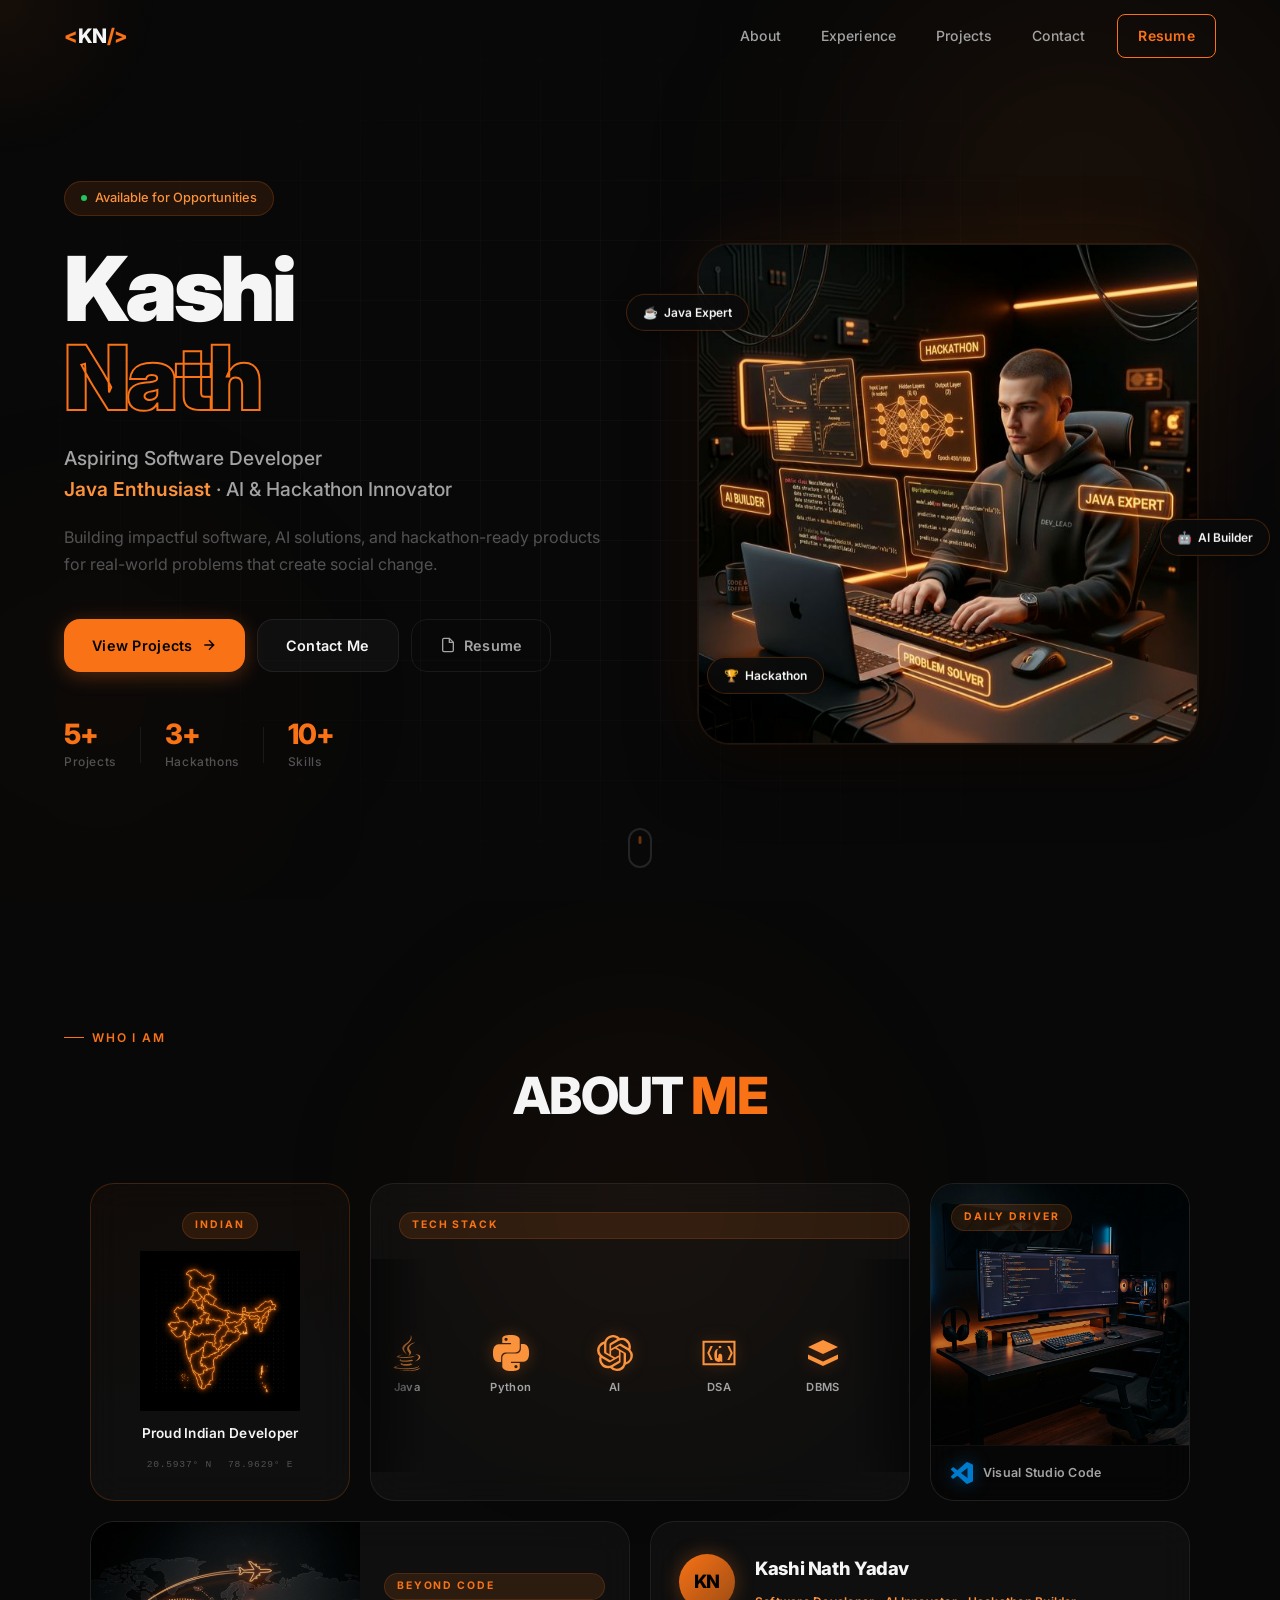
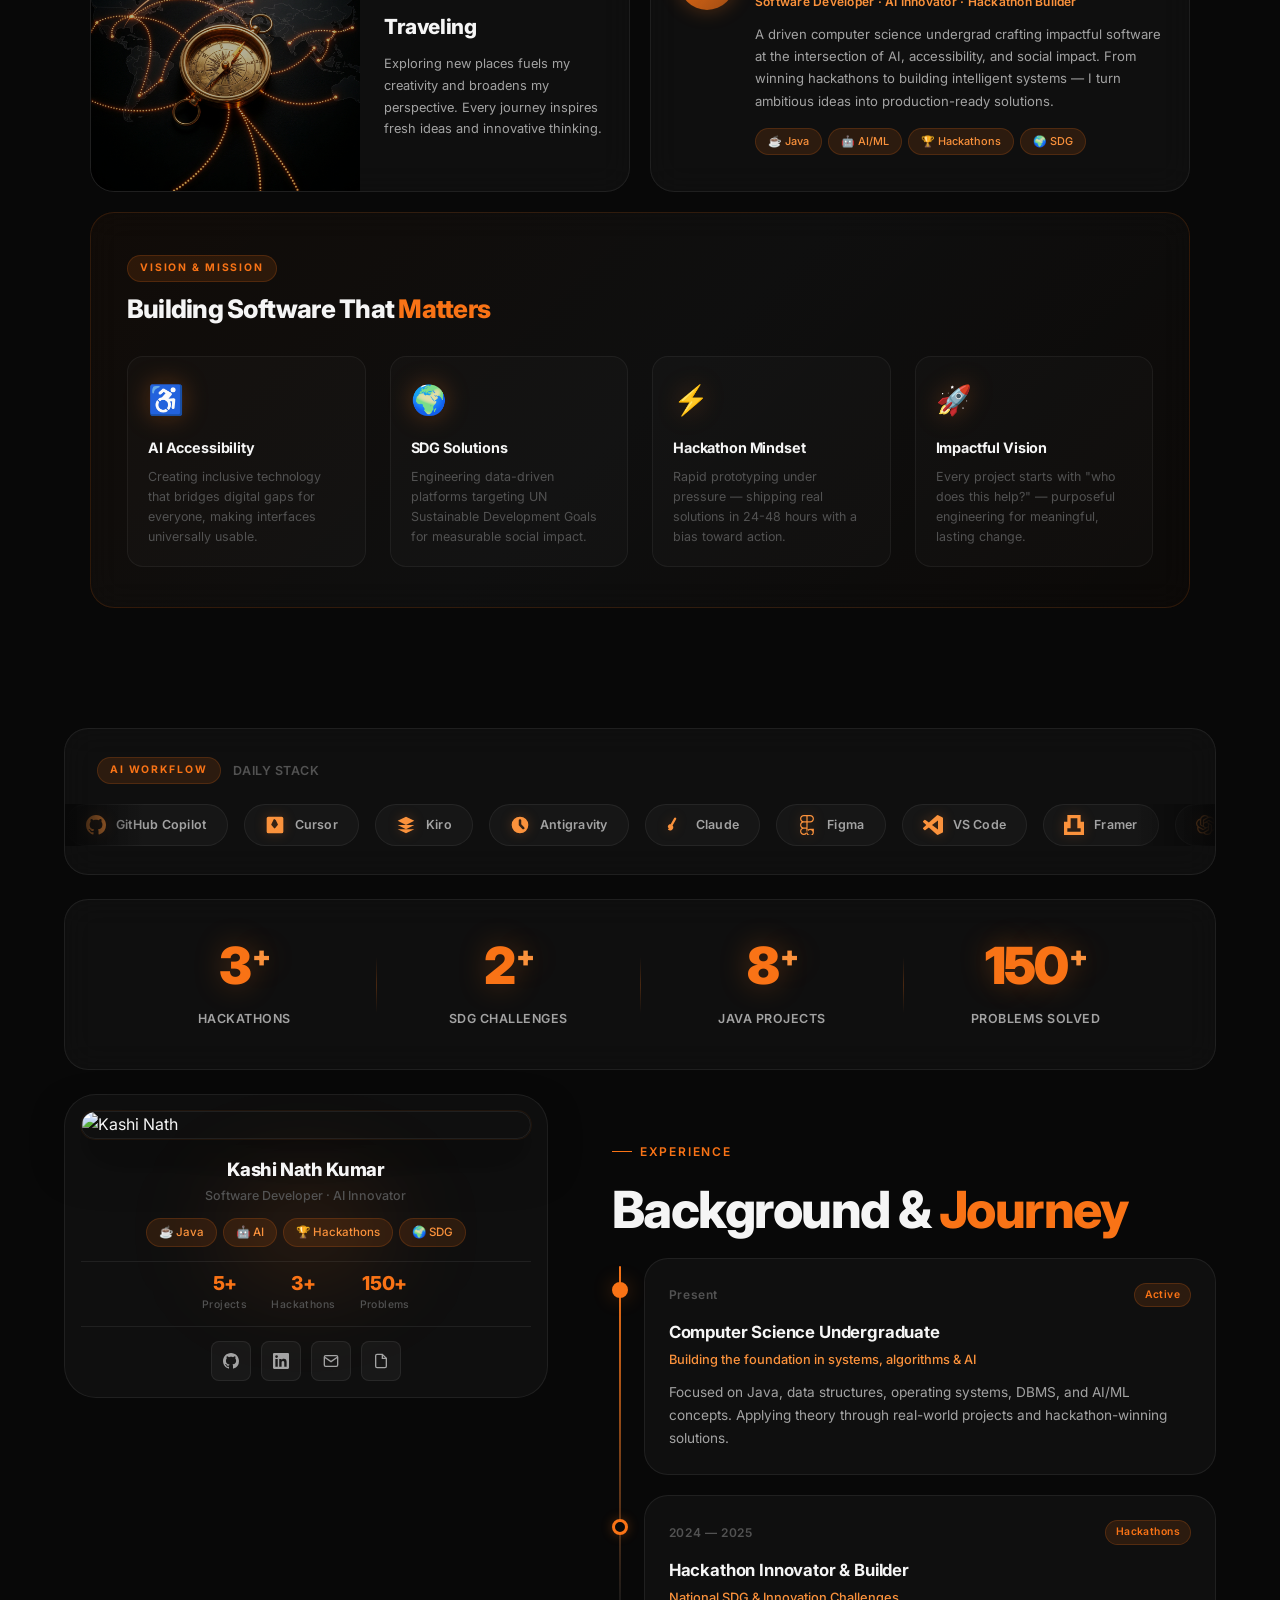
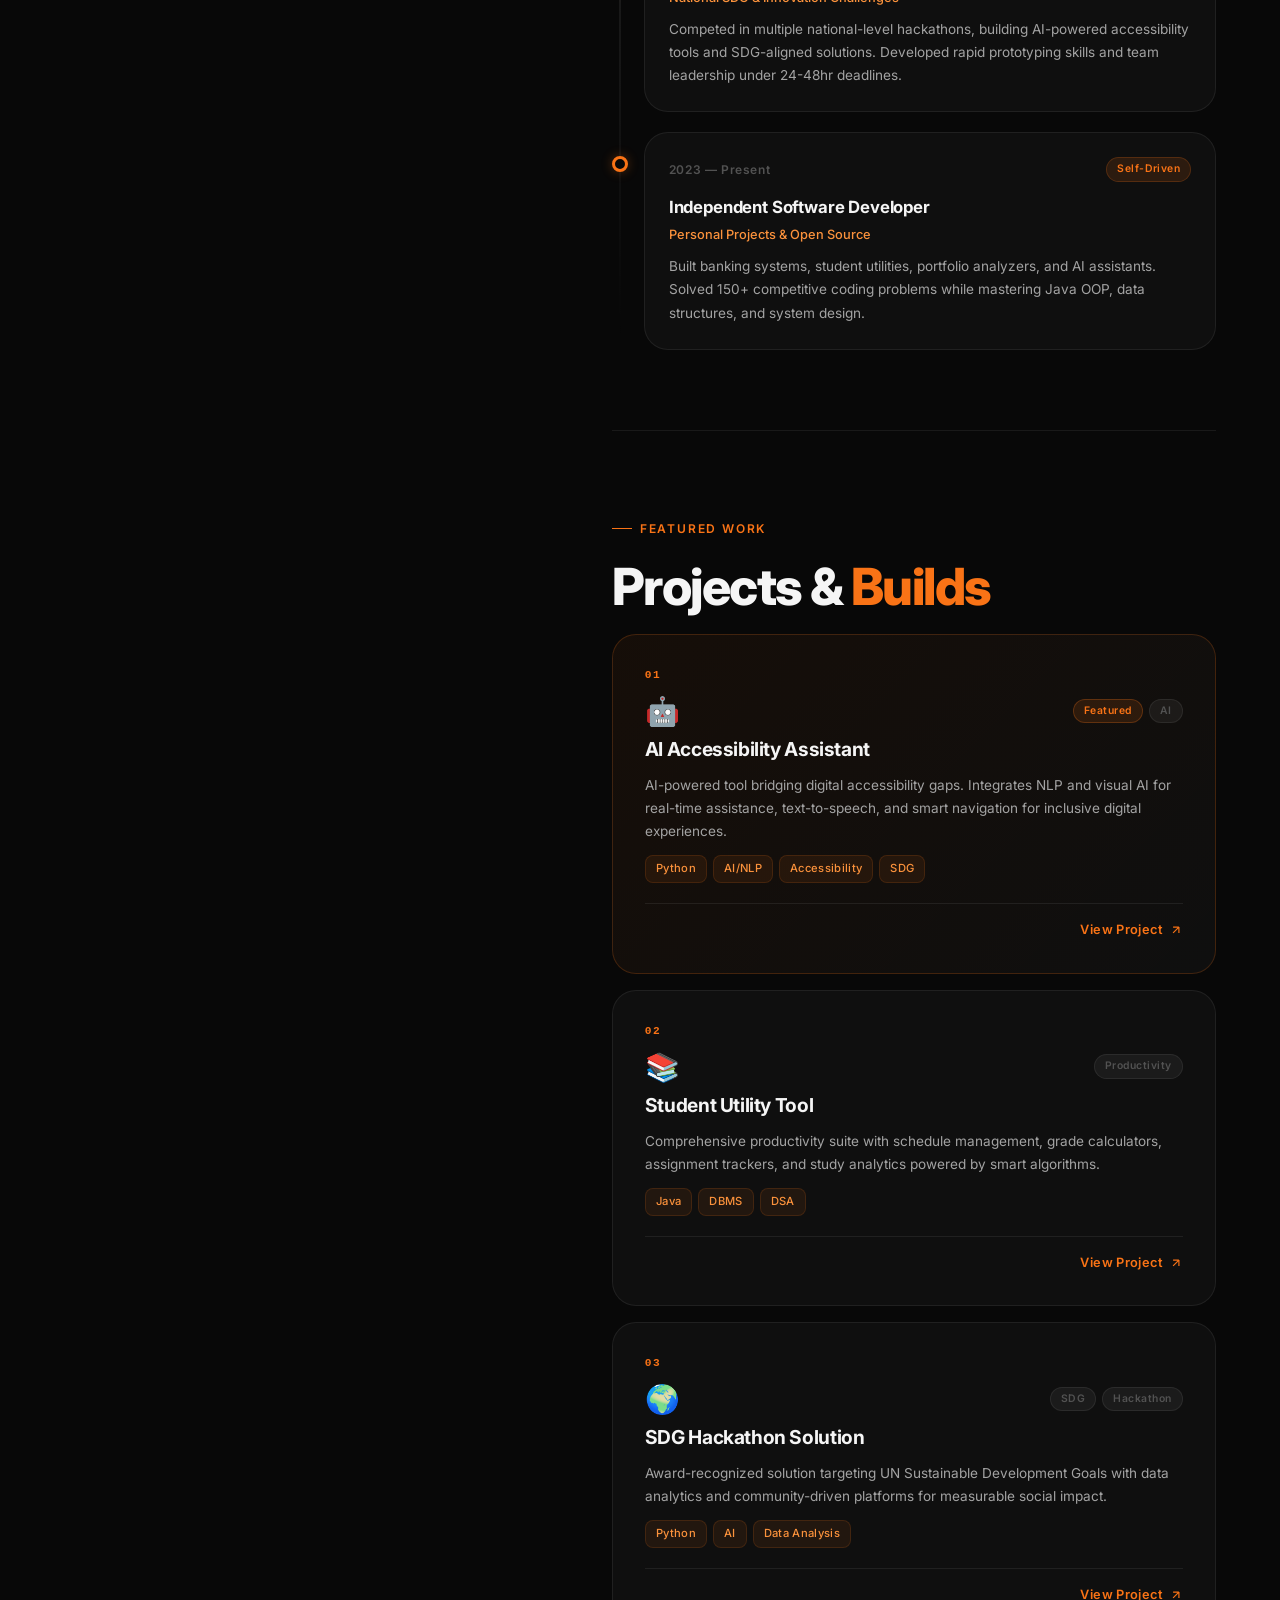
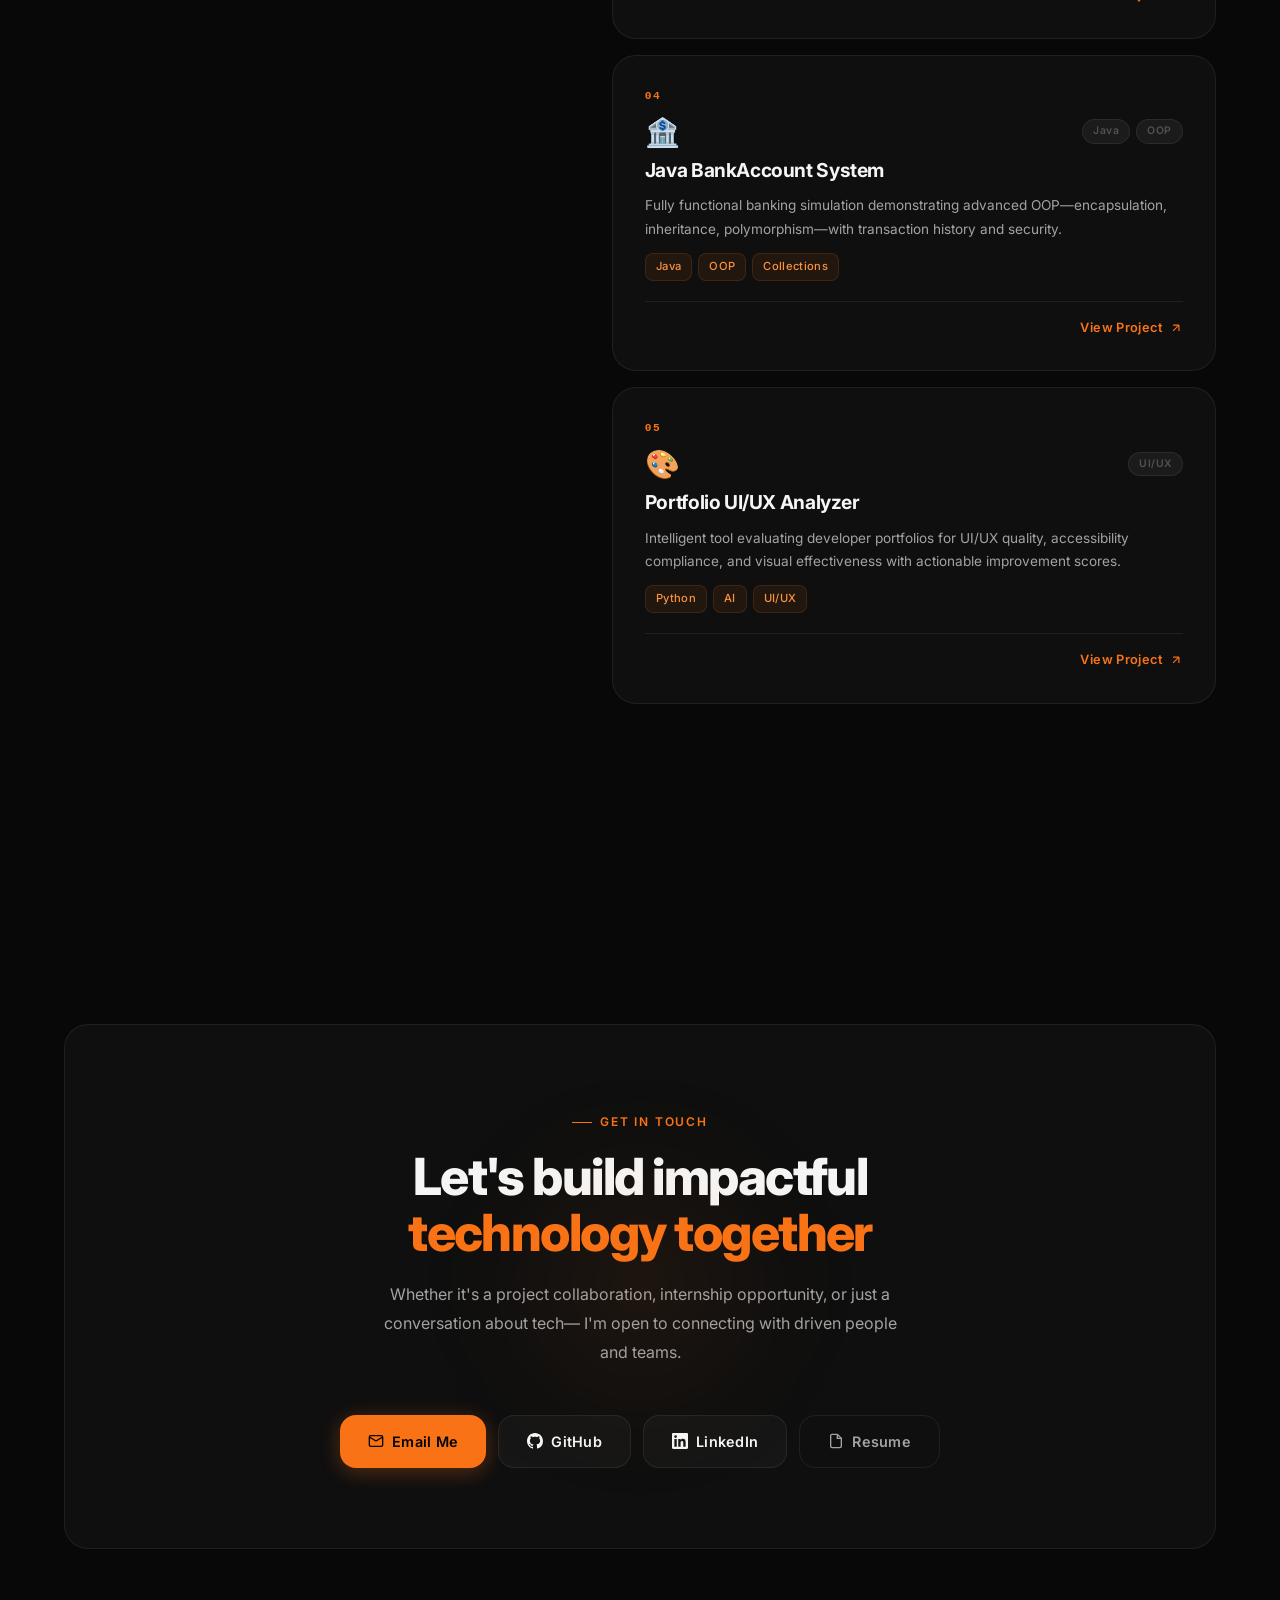
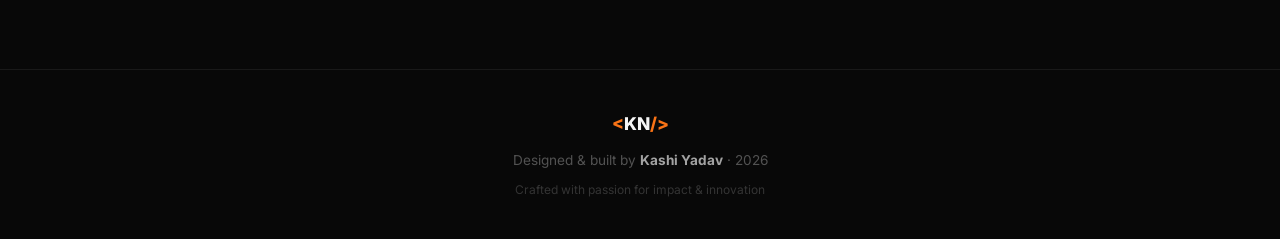
==== index.html @ 043391b0 "first commit" ====
<!DOCTYPE html>
<html lang="en">

<head>
  <meta charset="UTF-8" />
  <meta name="viewport" content="width=device-width, initial-scale=1.0" />
  <title>Kashi Nath — Software Developer & AI Innovator</title>
  <meta name="description"
    content="Kashi Nath — Aspiring Software Developer, Java Enthusiast, AI & Hackathon Innovator. Building impactful software and AI solutions." />
  <meta name="keywords" content="Kashi Nath, Software Developer, Java, AI, Portfolio, Hackathon" />
  <link rel="preconnect" href="https://fonts.googleapis.com" />
  <link rel="preconnect" href="https://fonts.gstatic.com" crossorigin />
  <link href="https://fonts.googleapis.com/css2?family=Inter:wght@300;400;500;600;700;800;900&display=swap"
    rel="stylesheet" />
  <link rel="stylesheet" href="style.css" />
</head>

<body>

  <!-- ===== NAVBAR ===== -->
  <nav class="navbar" id="navbar">
    <div class="nav-container">
      <a href="#home" class="nav-logo">
        <span class="logo-bracket">&lt;</span>KN<span class="logo-bracket">/&gt;</span>
      </a>
      <div class="nav-links" id="navLinks">
        <a href="#about" class="nav-link">About</a>
        <a href="#experience" class="nav-link">Experience</a>
        <a href="#projects" class="nav-link">Projects</a>
        <a href="#contact" class="nav-link">Contact</a>
        <a href="resume.pdf" class="nav-cta" target="_blank" id="resumeNavBtn">Resume</a>
      </div>
      <button class="hamburger" id="hamburger" aria-label="Toggle menu">
        <span></span><span></span><span></span>
      </button>
    </div>
  </nav>

  <!-- ===== HERO SECTION ===== -->
  <section class="hero" id="home">
    <div class="hero-bg-grid"></div>
    <div class="hero-glow hero-glow-1"></div>
    <div class="hero-glow hero-glow-2"></div>
    <div class="hero-container">
      <div class="hero-content">
        <div class="hero-badge reveal-up">
          <span class="badge-dot"></span>
          Available for Opportunities
        </div>
        <h1 class="hero-name reveal-up">Kashi<br /><span class="name-accent">Nath</span></h1>
        <p class="hero-headline reveal-up">
          Aspiring Software Developer<br />
          <span class="headline-accent">Java Enthusiast</span> · AI &amp; Hackathon Innovator
        </p>
        <p class="hero-subtext reveal-up">
          Building impactful software, AI solutions, and hackathon-ready products<br class="hide-mobile" />
          for real-world problems that create social change.
        </p>
        <div class="hero-cta reveal-up">
          <a href="#projects" class="btn btn-primary magnetic-btn" id="viewProjectsBtn">
            <span>View Projects</span>
            <svg viewBox="0 0 24 24" fill="none" stroke="currentColor" stroke-width="2">
              <path d="M5 12h14M12 5l7 7-7 7" />
            </svg>
          </a>
          <a href="#contact" class="btn btn-secondary magnetic-btn" id="contactBtn">Contact Me</a>
          <a href="resume.pdf" class="btn btn-ghost magnetic-btn" target="_blank" id="resumeHeroBtn">
            <svg viewBox="0 0 24 24" fill="none" stroke="currentColor" stroke-width="2">
              <path d="M14 2H6a2 2 0 0 0-2 2v16a2 2 0 0 0 2 2h12a2 2 0 0 0 2-2V8z" />
              <polyline points="14,2 14,8 20,8" />
            </svg>
            Resume
          </a>
        </div>
        <div class="hero-stats reveal-up">
          <div class="stat-item">
            <span class="stat-num">5+</span>
            <span class="stat-label">Projects</span>
          </div>
          <div class="stat-divider"></div>
          <div class="stat-item">
            <span class="stat-num">3+</span>
            <span class="stat-label">Hackathons</span>
          </div>
          <div class="stat-divider"></div>
          <div class="stat-item">
            <span class="stat-num">10+</span>
            <span class="stat-label">Skills</span>
          </div>
        </div>
      </div>
      <div class="hero-image-wrapper reveal-fade">
        <!-- Sticky container: stays fixed, no animation -->
        <div class="hero-image-glow"></div>
        <div class="hero-badge-float badge-float-1">
          <span class="badge-icon">☕</span> Java Expert
        </div>
        <div class="hero-badge-float badge-float-2">
          <span class="badge-icon">🤖</span> AI Builder
        </div>
        <div class="hero-badge-float badge-float-3">
          <span class="badge-icon">🏆</span> Hackathon
        </div>
        <!-- Inner float frame: only this moves vertically -->
        <div class="hero-image-float-frame">
          <div class="hero-image">
            <img src="hero.png" alt="Futuristic Developer Workspace" id="heroImg" />
            <div class="hero-image-overlay"></div>
          </div>
        </div>
      </div>
    </div>
    <div class="scroll-indicator">
      <div class="scroll-wheel"></div>
    </div>
  </section>

  <!-- ===== ABOUT ME BENTO GRID ===== -->
  <section class="about-bento section" id="about">
    <div class="container">
      <div class="section-label reveal-up">Who I Am</div>
      <h2 class="section-title reveal-up">ABOUT <span class="title-accent">ME</span></h2>

      <div class="bento-grid">

        <!-- Card 1: India Identity -->
        <div class="bento-card bento-india reveal-up" id="bentoIndia">
          <div class="bento-card-glow"></div>
          <span class="bento-label">INDIAN</span>
          <div class="bento-india-map">
            <img src="india-map.png" alt="India Map" loading="lazy" />
          </div>
          <p class="bento-india-text">Proud Indian Developer</p>
          <div class="bento-india-coords">
            <span>20.5937° N</span>
            <span>78.9629° E</span>
          </div>
        </div>

        <!-- Card 2: Moving Skills Marquee -->
        <div class="bento-card bento-skills reveal-up" id="bentoSkills">
          <div class="bento-card-glow"></div>
          <span class="bento-label">TECH STACK</span>
          <div class="bento-marquee-wrap">
            <div class="bento-marquee-track">
              <!-- First set -->
              <div class="marquee-item">
                <svg viewBox="0 0 24 24" fill="currentColor"><path d="M8.851 18.56s-.917.534.653.714c1.902.218 2.874.187 4.969-.211 0 0 .552.346 1.321.646-4.699 2.013-10.633-.118-6.943-1.149M8.276 15.933s-1.028.761.542.924c2.032.209 3.636.227 6.413-.308 0 0 .384.389.987.602-5.679 1.661-12.007.13-7.942-1.218M13.116 11.475c1.158 1.333-.304 2.533-.304 2.533s2.939-1.518 1.589-3.418c-1.261-1.772-2.228-2.652 3.007-5.688 0 0-8.216 2.051-4.292 6.573M19.33 20.504s.679.559-.747.991c-2.712.822-11.288 1.069-13.669.033-.856-.373.75-.89 1.254-.998.527-.114.828-.093.828-.093-.953-.671-6.156 1.317-2.643 1.887 9.58 1.553 17.462-.7 14.977-1.82M9.292 13.21s-4.362 1.036-1.544 1.412c1.189.159 3.561.123 5.77-.062 1.806-.152 3.618-.477 3.618-.477s-.637.272-1.098.587c-4.429 1.165-12.986.623-10.522-.569 2.082-1.006 3.776-.891 3.776-.891M17.116 17.584c4.503-2.34 2.421-4.589.968-4.285-.356.074-.515.138-.515.138s.132-.207.385-.297c2.875-1.011 5.086 2.981-.929 4.562 0 0 .07-.062.091-.118"/><path d="M14.401 0s2.494 2.494-2.365 6.33c-3.896 3.077-.889 4.832 0 6.836-2.274-2.053-3.943-3.858-2.824-5.539 1.644-2.469 6.197-3.665 5.189-7.627M9.734 23.924c4.322.277 10.959-.154 11.116-2.198 0 0-.302.775-3.572 1.391-3.688.694-8.239.613-10.937.168 0 0 .553.457 3.393.639"/></svg>
                <span>Java</span>
              </div>
              <div class="marquee-item">
                <svg viewBox="0 0 24 24" fill="currentColor"><path d="M14.25.18l.9.2.73.26.59.3.45.32.34.34.25.34.16.33.1.3.04.26.02.2-.01.13V8.5l-.05.63-.13.55-.21.46-.26.38-.3.31-.33.25-.35.19-.35.14-.33.1-.3.07-.26.04-.21.02H8.77l-.69.05-.59.14-.5.22-.41.27-.33.32-.27.35-.2.36-.15.37-.1.35-.07.32-.04.27-.02.21v3.06H3.17l-.21-.03-.28-.07-.32-.12-.35-.18-.36-.26-.36-.36-.35-.46-.32-.59-.28-.73-.21-.88-.14-1.05-.05-1.23.06-1.22.16-1.04.24-.87.32-.71.36-.57.4-.44.42-.33.42-.24.4-.16.36-.1.32-.05.24-.01h.16l.06.01h8.16v-.83H6.18l-.01-2.75-.02-.37.05-.34.11-.31.17-.28.25-.26.31-.23.38-.2.44-.18.51-.15.58-.12.64-.1.71-.06.77-.04.84-.02 1.27.05zm-6.3 1.98l-.23.33-.08.41.08.41.23.34.33.22.41.09.41-.09.33-.22.23-.34.08-.41-.08-.41-.23-.33-.33-.22-.41-.09-.41.09zm13.09 3.95l.28.06.32.12.35.18.36.27.36.35.35.47.32.59.28.73.21.88.14 1.04.05 1.23-.06 1.23-.16 1.04-.24.86-.32.71-.36.57-.4.45-.42.33-.42.24-.4.16-.36.09-.32.05-.24.02-.16-.01h-8.22v.82h5.84l.01 2.76.02.36-.05.34-.11.31-.17.29-.25.25-.31.24-.38.2-.44.17-.51.15-.58.13-.64.09-.71.07-.77.04-.84.01-1.27-.04-1.07-.14-.9-.2-.73-.25-.59-.3-.45-.33-.34-.34-.25-.34-.16-.33-.1-.3-.04-.25-.02-.2.01-.13v-5.34l.05-.64.13-.54.21-.46.26-.38.3-.32.33-.24.35-.2.35-.14.33-.1.3-.06.26-.04.21-.02.13-.01h5.84l.69-.05.59-.14.5-.21.41-.28.33-.32.27-.35.2-.36.15-.36.1-.35.07-.32.04-.28.02-.21V6.07h2.09l.14.01zm-6.47 14.25l-.23.33-.08.41.08.41.23.33.33.23.41.08.41-.08.33-.23.23-.33.08-.41-.08-.41-.23-.33-.33-.23-.41-.08-.41.08z"/></svg>
                <span>Python</span>
              </div>
              <div class="marquee-item">
                <svg viewBox="0 0 24 24" fill="currentColor"><path d="M22.282 9.821a5.985 5.985 0 0 0-.516-4.91 6.046 6.046 0 0 0-6.51-2.9A6.065 6.065 0 0 0 4.981 4.18a5.985 5.985 0 0 0-3.998 2.9 6.046 6.046 0 0 0 .743 7.097 5.98 5.98 0 0 0 .51 4.911 6.051 6.051 0 0 0 6.515 2.9A5.985 5.985 0 0 0 13.26 24a6.056 6.056 0 0 0 5.772-4.206 5.99 5.99 0 0 0 3.997-2.9 6.056 6.056 0 0 0-.747-7.073zM13.26 22.43a4.476 4.476 0 0 1-2.876-1.04l.141-.081 4.779-2.758a.795.795 0 0 0 .392-.681v-6.737l2.02 1.168a.071.071 0 0 1 .038.052v5.583a4.504 4.504 0 0 1-4.494 4.494zM3.6 18.304a4.47 4.47 0 0 1-.535-3.014l.142.085 4.783 2.759a.771.771 0 0 0 .78 0l5.843-3.369v2.332a.08.08 0 0 1-.033.062L9.74 19.95a4.5 4.5 0 0 1-6.14-1.646zM2.34 7.896a4.485 4.485 0 0 1 2.366-1.973V11.6a.766.766 0 0 0 .388.676l5.815 3.355-2.02 1.168a.076.076 0 0 1-.071 0l-4.83-2.786A4.504 4.504 0 0 1 2.34 7.872zm16.597 3.855l-5.833-3.387L15.119 7.2a.076.076 0 0 1 .071 0l4.83 2.791a4.494 4.494 0 0 1-.676 8.105v-5.678a.79.79 0 0 0-.407-.667zm2.01-3.023l-.141-.085-4.774-2.782a.776.776 0 0 0-.785 0L9.409 9.23V6.897a.066.066 0 0 1 .028-.061l4.83-2.787a4.5 4.5 0 0 1 6.68 4.66zm-12.64 4.135l-2.02-1.164a.08.08 0 0 1-.038-.057V6.075a4.5 4.5 0 0 1 7.375-3.453l-.142.08L8.704 5.46a.795.795 0 0 0-.393.681zm1.097-2.365l2.602-1.5 2.607 1.5v2.999l-2.597 1.5-2.607-1.5z"/></svg>
                <span>AI</span>
              </div>
              <div class="marquee-item">
                <svg viewBox="0 0 24 24" fill="currentColor"><path d="M1 3.804v16.392h22V3.804H1zm1.383 1.383h19.234v13.626H2.383V5.187zM6.39 7.3L4.16 12l2.23 4.7h1.478L5.64 12l2.229-4.7H6.39zm5.493 0v1.63c-.718.1-1.322.367-1.81.804-.488.436-.826 1.012-1.013 1.727-.126.48-.19 1.238-.19 2.273 0 1.12.133 1.974.4 2.56.267.588.63 1.01 1.09 1.267.46.258.95.386 1.472.386.49 0 .963-.136 1.417-.41L13.7 18h.477v-2.607c0-.994-.043-1.637-.127-1.93-.085-.293-.224-.52-.415-.68-.192-.16-.477-.24-.856-.24-.35 0-.636.084-.857.253a1.14 1.14 0 00-.37.626c-.062.24-.093.723-.093 1.45v.437h-.753l-.007-3.01c0-1.18.103-1.99.31-2.427.207-.438.52-.774.94-1.01a3.135 3.135 0 011.55-.395v-1.17H11.883zm5.638 0l2.228 4.7L17.52 16.7h1.478L21.24 12l-2.243-4.7h-1.476z"/></svg>
                <span>DSA</span>
              </div>
              <div class="marquee-item">
                <svg viewBox="0 0 24 24" fill="currentColor"><path d="M12 3.27L2 8l10 4.73L22 8 12 3.27zM2 16l10 4.73L22 16v-3l-10 4.73L2 13v3z"/></svg>
                <span>DBMS</span>
              </div>
              <div class="marquee-item">
                <svg viewBox="0 0 24 24" fill="currentColor"><path d="M4 0h16v8h-4V4H8v4H4V0zM0 8h8v8H4v4h16v-4h-4V8h8v16H0V8z"/></svg>
                <span>Framer</span>
              </div>
              <div class="marquee-item">
                <svg viewBox="0 0 24 24" fill="currentColor"><path d="M12 2C6.48 2 2 6.48 2 12s4.48 10 10 10 10-4.48 10-10S17.52 2 12 2zm-2 15l-5-5 1.41-1.41L10 14.17l7.59-7.59L19 8l-9 9z"/></svg>
                <span>UI/UX</span>
              </div>
              <!-- Duplicate for seamless loop -->
              <div class="marquee-item">
                <svg viewBox="0 0 24 24" fill="currentColor"><path d="M8.851 18.56s-.917.534.653.714c1.902.218 2.874.187 4.969-.211 0 0 .552.346 1.321.646-4.699 2.013-10.633-.118-6.943-1.149M8.276 15.933s-1.028.761.542.924c2.032.209 3.636.227 6.413-.308 0 0 .384.389.987.602-5.679 1.661-12.007.13-7.942-1.218M13.116 11.475c1.158 1.333-.304 2.533-.304 2.533s2.939-1.518 1.589-3.418c-1.261-1.772-2.228-2.652 3.007-5.688 0 0-8.216 2.051-4.292 6.573M19.33 20.504s.679.559-.747.991c-2.712.822-11.288 1.069-13.669.033-.856-.373.75-.89 1.254-.998.527-.114.828-.093.828-.093-.953-.671-6.156 1.317-2.643 1.887 9.58 1.553 17.462-.7 14.977-1.82M9.292 13.21s-4.362 1.036-1.544 1.412c1.189.159 3.561.123 5.77-.062 1.806-.152 3.618-.477 3.618-.477s-.637.272-1.098.587c-4.429 1.165-12.986.623-10.522-.569 2.082-1.006 3.776-.891 3.776-.891M17.116 17.584c4.503-2.34 2.421-4.589.968-4.285-.356.074-.515.138-.515.138s.132-.207.385-.297c2.875-1.011 5.086 2.981-.929 4.562 0 0 .07-.062.091-.118"/><path d="M14.401 0s2.494 2.494-2.365 6.33c-3.896 3.077-.889 4.832 0 6.836-2.274-2.053-3.943-3.858-2.824-5.539 1.644-2.469 6.197-3.665 5.189-7.627M9.734 23.924c4.322.277 10.959-.154 11.116-2.198 0 0-.302.775-3.572 1.391-3.688.694-8.239.613-10.937.168 0 0 .553.457 3.393.639"/></svg>
                <span>Java</span>
              </div>
              <div class="marquee-item">
                <svg viewBox="0 0 24 24" fill="currentColor"><path d="M14.25.18l.9.2.73.26.59.3.45.32.34.34.25.34.16.33.1.3.04.26.02.2-.01.13V8.5l-.05.63-.13.55-.21.46-.26.38-.3.31-.33.25-.35.19-.35.14-.33.1-.3.07-.26.04-.21.02H8.77l-.69.05-.59.14-.5.22-.41.27-.33.32-.27.35-.2.36-.15.37-.1.35-.07.32-.04.27-.02.21v3.06H3.17l-.21-.03-.28-.07-.32-.12-.35-.18-.36-.26-.36-.36-.35-.46-.32-.59-.28-.73-.21-.88-.14-1.05-.05-1.23.06-1.22.16-1.04.24-.87.32-.71.36-.57.4-.44.42-.33.42-.24.4-.16.36-.1.32-.05.24-.01h.16l.06.01h8.16v-.83H6.18l-.01-2.75-.02-.37.05-.34.11-.31.17-.28.25-.26.31-.23.38-.2.44-.18.51-.15.58-.12.64-.1.71-.06.77-.04.84-.02 1.27.05zm-6.3 1.98l-.23.33-.08.41.08.41.23.34.33.22.41.09.41-.09.33-.22.23-.34.08-.41-.08-.41-.23-.33-.33-.22-.41-.09-.41.09zm13.09 3.95l.28.06.32.12.35.18.36.27.36.35.35.47.32.59.28.73.21.88.14 1.04.05 1.23-.06 1.23-.16 1.04-.24.86-.32.71-.36.57-.4.45-.42.33-.42.24-.4.16-.36.09-.32.05-.24.02-.16-.01h-8.22v.82h5.84l.01 2.76.02.36-.05.34-.11.31-.17.29-.25.25-.31.24-.38.2-.44.17-.51.15-.58.13-.64.09-.71.07-.77.04-.84.01-1.27-.04-1.07-.14-.9-.2-.73-.25-.59-.3-.45-.33-.34-.34-.25-.34-.16-.33-.1-.3-.04-.25-.02-.2.01-.13v-5.34l.05-.64.13-.54.21-.46.26-.38.3-.32.33-.24.35-.2.35-.14.33-.1.3-.06.26-.04.21-.02.13-.01h5.84l.69-.05.59-.14.5-.21.41-.28.33-.32.27-.35.2-.36.15-.36.1-.35.07-.32.04-.28.02-.21V6.07h2.09l.14.01zm-6.47 14.25l-.23.33-.08.41.08.41.23.33.33.23.41.08.41-.08.33-.23.23-.33.08-.41-.08-.41-.23-.33-.33-.23-.41-.08-.41.08z"/></svg>
                <span>Python</span>
              </div>
              <div class="marquee-item">
                <svg viewBox="0 0 24 24" fill="currentColor"><path d="M22.282 9.821a5.985 5.985 0 0 0-.516-4.91 6.046 6.046 0 0 0-6.51-2.9A6.065 6.065 0 0 0 4.981 4.18a5.985 5.985 0 0 0-3.998 2.9 6.046 6.046 0 0 0 .743 7.097 5.98 5.98 0 0 0 .51 4.911 6.051 6.051 0 0 0 6.515 2.9A5.985 5.985 0 0 0 13.26 24a6.056 6.056 0 0 0 5.772-4.206 5.99 5.99 0 0 0 3.997-2.9 6.056 6.056 0 0 0-.747-7.073zM13.26 22.43a4.476 4.476 0 0 1-2.876-1.04l.141-.081 4.779-2.758a.795.795 0 0 0 .392-.681v-6.737l2.02 1.168a.071.071 0 0 1 .038.052v5.583a4.504 4.504 0 0 1-4.494 4.494zM3.6 18.304a4.47 4.47 0 0 1-.535-3.014l.142.085 4.783 2.759a.771.771 0 0 0 .78 0l5.843-3.369v2.332a.08.08 0 0 1-.033.062L9.74 19.95a4.5 4.5 0 0 1-6.14-1.646zM2.34 7.896a4.485 4.485 0 0 1 2.366-1.973V11.6a.766.766 0 0 0 .388.676l5.815 3.355-2.02 1.168a.076.076 0 0 1-.071 0l-4.83-2.786A4.504 4.504 0 0 1 2.34 7.872zm16.597 3.855l-5.833-3.387L15.119 7.2a.076.076 0 0 1 .071 0l4.83 2.791a4.494 4.494 0 0 1-.676 8.105v-5.678a.79.79 0 0 0-.407-.667zm2.01-3.023l-.141-.085-4.774-2.782a.776.776 0 0 0-.785 0L9.409 9.23V6.897a.066.066 0 0 1 .028-.061l4.83-2.787a4.5 4.5 0 0 1 6.68 4.66zm-12.64 4.135l-2.02-1.164a.08.08 0 0 1-.038-.057V6.075a4.5 4.5 0 0 1 7.375-3.453l-.142.08L8.704 5.46a.795.795 0 0 0-.393.681zm1.097-2.365l2.602-1.5 2.607 1.5v2.999l-2.597 1.5-2.607-1.5z"/></svg>
                <span>AI</span>
              </div>
              <div class="marquee-item">
                <svg viewBox="0 0 24 24" fill="currentColor"><path d="M1 3.804v16.392h22V3.804H1zm1.383 1.383h19.234v13.626H2.383V5.187zM6.39 7.3L4.16 12l2.23 4.7h1.478L5.64 12l2.229-4.7H6.39zm5.493 0v1.63c-.718.1-1.322.367-1.81.804-.488.436-.826 1.012-1.013 1.727-.126.48-.19 1.238-.19 2.273 0 1.12.133 1.974.4 2.56.267.588.63 1.01 1.09 1.267.46.258.95.386 1.472.386.49 0 .963-.136 1.417-.41L13.7 18h.477v-2.607c0-.994-.043-1.637-.127-1.93-.085-.293-.224-.52-.415-.68-.192-.16-.477-.24-.856-.24-.35 0-.636.084-.857.253a1.14 1.14 0 00-.37.626c-.062.24-.093.723-.093 1.45v.437h-.753l-.007-3.01c0-1.18.103-1.99.31-2.427.207-.438.52-.774.94-1.01a3.135 3.135 0 011.55-.395v-1.17H11.883zm5.638 0l2.228 4.7L17.52 16.7h1.478L21.24 12l-2.243-4.7h-1.476z"/></svg>
                <span>DSA</span>
              </div>
              <div class="marquee-item">
                <svg viewBox="0 0 24 24" fill="currentColor"><path d="M12 3.27L2 8l10 4.73L22 8 12 3.27zM2 16l10 4.73L22 16v-3l-10 4.73L2 13v3z"/></svg>
                <span>DBMS</span>
              </div>
              <div class="marquee-item">
                <svg viewBox="0 0 24 24" fill="currentColor"><path d="M4 0h16v8h-4V4H8v4H4V0zM0 8h8v8H4v4h16v-4h-4V8h8v16H0V8z"/></svg>
                <span>Framer</span>
              </div>
              <div class="marquee-item">
                <svg viewBox="0 0 24 24" fill="currentColor"><path d="M12 2C6.48 2 2 6.48 2 12s4.48 10 10 10 10-4.48 10-10S17.52 2 12 2zm-2 15l-5-5 1.41-1.41L10 14.17l7.59-7.59L19 8l-9 9z"/></svg>
                <span>UI/UX</span>
              </div>
            </div>
          </div>
        </div>

        <!-- Card 3: VS Code -->
        <div class="bento-card bento-vscode reveal-up" id="bentoVSCode">
          <div class="bento-card-glow bento-vscode-glow"></div>
          <span class="bento-label">DAILY DRIVER</span>
          <div class="bento-vscode-visual">
            <img src="vscode-workspace.png" alt="VS Code Developer Workspace" loading="lazy" />
          </div>
          <div class="bento-vscode-info">
            <svg class="bento-vscode-logo" viewBox="0 0 24 24" fill="currentColor">
              <path d="M23.15 2.587L18.21.21a1.494 1.494 0 0 0-1.705.29l-9.46 8.63-4.12-3.128a.999.999 0 0 0-1.276.057L.327 7.261A1 1 0 0 0 .326 8.74L3.899 12 .326 15.26a1 1 0 0 0 .001 1.479L1.65 17.94a.999.999 0 0 0 1.276.057l4.12-3.128 9.46 8.63a1.492 1.492 0 0 0 1.704.29l4.942-2.377A1.5 1.5 0 0 0 24 20.06V3.939a1.5 1.5 0 0 0-.85-1.352zm-5.146 14.861L10.826 12l7.178-5.448v10.896z"/>
            </svg>
            <span>Visual Studio Code</span>
          </div>
        </div>

        <!-- Card 4: Hobby / Travel -->
        <div class="bento-card bento-hobby reveal-up" id="bentoHobby">
          <div class="bento-card-glow"></div>
          <div class="bento-hobby-visual">
            <img src="travel-hobby.png" alt="Travel Aesthetic" loading="lazy" />
          </div>
          <div class="bento-hobby-content">
            <span class="bento-label">BEYOND CODE</span>
            <h4 class="bento-hobby-title">Traveling</h4>
            <p class="bento-hobby-text">Exploring new places fuels my creativity and broadens my perspective. Every journey inspires fresh ideas and innovative thinking.</p>
          </div>
        </div>

        <!-- Card 5: About Intro -->
        <div class="bento-card bento-intro reveal-up" id="bentoIntro">
          <div class="bento-card-glow"></div>
          <div class="bento-intro-avatar">KN</div>
          <div class="bento-intro-content">
            <h3 class="bento-intro-name">Kashi Nath Yadav</h3>
            <p class="bento-intro-role">Software Developer · AI Innovator · Hackathon Builder</p>
            <p class="bento-intro-bio">A driven computer science undergrad crafting impactful software at the intersection of AI, accessibility, and social impact. From winning hackathons to building intelligent systems — I turn ambitious ideas into production-ready solutions.</p>
            <div class="bento-intro-tags">
              <span>☕ Java</span>
              <span>🤖 AI/ML</span>
              <span>🏆 Hackathons</span>
              <span>🌍 SDG</span>
            </div>
          </div>
        </div>

        <!-- Card 6: Wide Feature Card -->
        <div class="bento-card bento-feature reveal-up" id="bentoFeature">
          <div class="bento-card-glow bento-feature-glow"></div>
          <div class="bento-feature-content">
            <div class="bento-feature-header">
              <span class="bento-label">VISION & MISSION</span>
              <h3 class="bento-feature-title">Building Software That <span class="title-accent">Matters</span></h3>
            </div>
            <div class="bento-feature-grid">
              <div class="bento-feature-item">
                <div class="bento-feature-icon">♿</div>
                <h5>AI Accessibility</h5>
                <p>Creating inclusive technology that bridges digital gaps for everyone, making interfaces universally usable.</p>
              </div>
              <div class="bento-feature-item">
                <div class="bento-feature-icon">🌍</div>
                <h5>SDG Solutions</h5>
                <p>Engineering data-driven platforms targeting UN Sustainable Development Goals for measurable social impact.</p>
              </div>
              <div class="bento-feature-item">
                <div class="bento-feature-icon">⚡</div>
                <h5>Hackathon Mindset</h5>
                <p>Rapid prototyping under pressure — shipping real solutions in 24-48 hours with a bias toward action.</p>
              </div>
              <div class="bento-feature-item">
                <div class="bento-feature-icon">🚀</div>
                <h5>Impactful Vision</h5>
                <p>Every project starts with "who does this help?" — purposeful engineering for meaningful, lasting change.</p>
              </div>
            </div>
          </div>
        </div>

      </div>
    </div>
  </section>

  <!-- ===== AI WORKFLOW TOOLS STRIP ===== -->
  <section class="strip-workflow" id="workflow-strip">
    <div class="container">
      <div class="workflow-strip-card reveal-up" id="workflowStrip">
        <div class="strip-card-glow"></div>
        <div class="workflow-header">
          <span class="bento-label">AI WORKFLOW</span>
          <span class="workflow-subtitle">Daily Stack</span>
        </div>
        <div class="workflow-marquee-wrap">
          <div class="workflow-marquee-track">
            <!-- Set 1 -->
            <div class="workflow-pill">
              <svg viewBox="0 0 24 24" fill="currentColor"><path d="M12 0C5.37 0 0 5.37 0 12c0 5.31 3.435 9.795 8.205 11.385.6.105.825-.255.825-.57 0-.285-.015-1.23-.015-2.235-3.015.555-3.795-.735-4.035-1.41-.135-.345-.72-1.41-1.23-1.695-.42-.225-1.02-.78-.015-.795.945-.015 1.62.87 1.845 1.23 1.08 1.815 2.805 1.305 3.495.99.105-.78.42-1.305.765-1.605-2.67-.3-5.46-1.335-5.46-5.925 0-1.305.465-2.385 1.23-3.225-.12-.3-.54-1.53.12-3.18 0 0 1.005-.315 3.3 1.23.96-.27 1.98-.405 3-.405s2.04.135 3 .405c2.295-1.56 3.3-1.23 3.3-1.23.66 1.65.24 2.88.12 3.18.765.84 1.23 1.905 1.23 3.225 0 4.605-2.805 5.625-5.475 5.925.435.375.81 1.095.81 2.22 0 1.605-.015 2.895-.015 3.3 0 .315.225.69.825.57A12.02 12.02 0 0 0 24 12c0-6.63-5.37-12-12-12z"/></svg>
              <span>GitHub Copilot</span>
            </div>
            <div class="workflow-pill">
              <svg viewBox="0 0 24 24" fill="currentColor"><path d="M4 2a2 2 0 0 0-2 2v16a2 2 0 0 0 2 2h16a2 2 0 0 0 2-2V4a2 2 0 0 0-2-2H4zm8 3.5a1 1 0 0 1 .894.553l2.5 5a1 1 0 0 1-.118 1.035l-3 3.5a1 1 0 0 1-1.552 0l-3-3.5a1 1 0 0 1-.118-1.035l2.5-5A1 1 0 0 1 12 5.5z"/></svg>
              <span>Cursor</span>
            </div>
            <div class="workflow-pill">
              <svg viewBox="0 0 24 24" fill="currentColor"><path d="M12 2L2 7l10 5 10-5-10-5zM2 17l10 5 10-5M2 12l10 5 10-5"/></svg>
              <span>Kiro</span>
            </div>
            <div class="workflow-pill">
              <svg viewBox="0 0 24 24" fill="currentColor"><path d="M12 2a10 10 0 1 0 0 20 10 10 0 0 0 0-20zm0 3a1.5 1.5 0 0 1 1.5 1.5v4.59l3.46 3.46a1.5 1.5 0 1 1-2.12 2.12L11.1 12.93A1.5 1.5 0 0 1 10.5 11.5V6.5A1.5 1.5 0 0 1 12 5z"/></svg>
              <span>Antigravity</span>
            </div>
            <div class="workflow-pill">
              <svg viewBox="0 0 24 24" fill="currentColor"><path d="M4.603 15.482c-.635.235-1.243.56-1.807.972-.243.178-.396.449-.41.74-.005.11.018.226.072.338a.87.87 0 0 0 .218.29c.592.521 1.386.77 2.172.77 1.182 0 2.327-.518 3.086-1.447.655-.802.958-1.86.83-2.893-.085-.69-.378-1.315-.857-1.77l4.262-7.392a1.36 1.36 0 0 0-.48-1.853 1.336 1.336 0 0 0-1.84.486l-4.264 7.395c-.77-.098-1.56.09-2.2.54-.405.287-.725.668-.94 1.108-.23.47-.3.986-.2 1.499.14.716.578 1.33 1.188 1.697a2.6 2.6 0 0 0 1.17.46z"/></svg>
              <span>Claude</span>
            </div>
            <div class="workflow-pill">
              <svg viewBox="0 0 24 24" fill="currentColor"><path d="M15.852 8.981h-4.588V0h4.588c2.476 0 4.49 2.014 4.49 4.49s-2.014 4.491-4.49 4.491zM12.735 7.51h3.117c1.665 0 3.019-1.355 3.019-3.019s-1.354-3.019-3.019-3.019h-3.117V7.51zm0 1.471H8.148c-2.476 0-4.49-2.014-4.49-4.49S5.672 0 8.148 0h4.588v8.981zm-4.587-7.51c-1.665 0-3.019 1.354-3.019 3.019s1.354 3.019 3.019 3.019h3.117V1.471H8.148zm4.587 15.019H8.148c-2.476 0-4.49-2.014-4.49-4.49s2.014-4.49 4.49-4.49h4.588v8.98zM8.148 8.981c-1.665 0-3.019 1.355-3.019 3.019s1.354 3.019 3.019 3.019h3.117V8.981H8.148zM8.172 24c-2.476 0-4.49-2.014-4.49-4.49s2.014-4.49 4.49-4.49h4.564v4.49c0 2.476-2.014 4.49-4.49 4.49h-.074zm-.024-7.51a3.023 3.023 0 0 0-3.019 3.019c0 1.665 1.354 3.019 3.019 3.019s3.019-1.354 3.019-3.019v-3.019H8.148zm7.704 0h-.098c-2.476 0-4.49 2.014-4.49 4.49s2.014 4.49 4.49 4.49c2.476 0 4.49-2.014 4.49-4.49v-4.49h-.098zm-.098 7.51c-1.665 0-3.019-1.354-3.019-3.019s1.354-3.019 3.019-3.019 3.019 1.354 3.019 3.019-1.354 3.019-3.019 3.019z"/></svg>
              <span>Figma</span>
            </div>
            <div class="workflow-pill">
              <svg viewBox="0 0 24 24" fill="currentColor"><path d="M23.15 2.587L18.21.21a1.494 1.494 0 0 0-1.705.29l-9.46 8.63-4.12-3.128a.999.999 0 0 0-1.276.057L.327 7.261A1 1 0 0 0 .326 8.74L3.899 12 .326 15.26a1 1 0 0 0 .001 1.479L1.65 17.94a.999.999 0 0 0 1.276.057l4.12-3.128 9.46 8.63a1.492 1.492 0 0 0 1.704.29l4.942-2.377A1.5 1.5 0 0 0 24 20.06V3.939a1.5 1.5 0 0 0-.85-1.352zm-5.146 14.861L10.826 12l7.178-5.448v10.896z"/></svg>
              <span>VS Code</span>
            </div>
            <div class="workflow-pill">
              <svg viewBox="0 0 24 24" fill="currentColor"><path d="M4 0h16v8h-4V4H8v4H4V0zM0 8h8v8H4v4h16v-4h-4V8h8v16H0V8z"/></svg>
              <span>Framer</span>
            </div>
            <div class="workflow-pill">
              <svg viewBox="0 0 24 24" fill="currentColor"><path d="M22.282 9.821a5.985 5.985 0 0 0-.516-4.91 6.046 6.046 0 0 0-6.51-2.9A6.065 6.065 0 0 0 4.981 4.18a5.985 5.985 0 0 0-3.998 2.9 6.046 6.046 0 0 0 .743 7.097 5.98 5.98 0 0 0 .51 4.911 6.051 6.051 0 0 0 6.515 2.9A5.985 5.985 0 0 0 13.26 24a6.056 6.056 0 0 0 5.772-4.206 5.99 5.99 0 0 0 3.997-2.9 6.056 6.056 0 0 0-.747-7.073zM13.26 22.43a4.476 4.476 0 0 1-2.876-1.04l.141-.081 4.779-2.758a.795.795 0 0 0 .392-.681v-6.737l2.02 1.168a.071.071 0 0 1 .038.052v5.583a4.504 4.504 0 0 1-4.494 4.494zM3.6 18.304a4.47 4.47 0 0 1-.535-3.014l.142.085 4.783 2.759a.771.771 0 0 0 .78 0l5.843-3.369v2.332a.08.08 0 0 1-.033.062L9.74 19.95a4.5 4.5 0 0 1-6.14-1.646zM2.34 7.896a4.485 4.485 0 0 1 2.366-1.973V11.6a.766.766 0 0 0 .388.676l5.815 3.355-2.02 1.168a.076.076 0 0 1-.071 0l-4.83-2.786A4.504 4.504 0 0 1 2.34 7.872zm16.597 3.855l-5.833-3.387L15.119 7.2a.076.076 0 0 1 .071 0l4.83 2.791a4.494 4.494 0 0 1-.676 8.105v-5.678a.79.79 0 0 0-.407-.667zm2.01-3.023l-.141-.085-4.774-2.782a.776.776 0 0 0-.785 0L9.409 9.23V6.897a.066.066 0 0 1 .028-.061l4.83-2.787a4.5 4.5 0 0 1 6.68 4.66zm-12.64 4.135l-2.02-1.164a.08.08 0 0 1-.038-.057V6.075a4.5 4.5 0 0 1 7.375-3.453l-.142.08L8.704 5.46a.795.795 0 0 0-.393.681zm1.097-2.365l2.602-1.5 2.607 1.5v2.999l-2.597 1.5-2.607-1.5z"/></svg>
              <span>OpenAI</span>
            </div>
            <div class="workflow-pill">
              <svg viewBox="0 0 24 24" fill="currentColor"><path d="M11.04 19.32L4.56 15.6v-2.88l6.48 3.72v2.88zm.96-.48l6.48-3.72V12.24l-6.48 3.72v2.88zM4.56 11.76L11.04 8.04v2.88l-6.48 3.72v-2.88zm7.44-3.72l6.48 3.72v-2.88L12 5.16v2.88zM12 2.4L3.6 7.2v9.6l8.4 4.8 8.4-4.8V7.2L12 2.4z"/></svg>
              <span>Gemini</span>
            </div>
            <!-- Duplicate for seamless loop -->
            <div class="workflow-pill">
              <svg viewBox="0 0 24 24" fill="currentColor"><path d="M12 0C5.37 0 0 5.37 0 12c0 5.31 3.435 9.795 8.205 11.385.6.105.825-.255.825-.57 0-.285-.015-1.23-.015-2.235-3.015.555-3.795-.735-4.035-1.41-.135-.345-.72-1.41-1.23-1.695-.42-.225-1.02-.78-.015-.795.945-.015 1.62.87 1.845 1.23 1.08 1.815 2.805 1.305 3.495.99.105-.78.42-1.305.765-1.605-2.67-.3-5.46-1.335-5.46-5.925 0-1.305.465-2.385 1.23-3.225-.12-.3-.54-1.53.12-3.18 0 0 1.005-.315 3.3 1.23.96-.27 1.98-.405 3-.405s2.04.135 3 .405c2.295-1.56 3.3-1.23 3.3-1.23.66 1.65.24 2.88.12 3.18.765.84 1.23 1.905 1.23 3.225 0 4.605-2.805 5.625-5.475 5.925.435.375.81 1.095.81 2.22 0 1.605-.015 2.895-.015 3.3 0 .315.225.69.825.57A12.02 12.02 0 0 0 24 12c0-6.63-5.37-12-12-12z"/></svg>
              <span>GitHub Copilot</span>
            </div>
            <div class="workflow-pill">
              <svg viewBox="0 0 24 24" fill="currentColor"><path d="M4 2a2 2 0 0 0-2 2v16a2 2 0 0 0 2 2h16a2 2 0 0 0 2-2V4a2 2 0 0 0-2-2H4zm8 3.5a1 1 0 0 1 .894.553l2.5 5a1 1 0 0 1-.118 1.035l-3 3.5a1 1 0 0 1-1.552 0l-3-3.5a1 1 0 0 1-.118-1.035l2.5-5A1 1 0 0 1 12 5.5z"/></svg>
              <span>Cursor</span>
            </div>
            <div class="workflow-pill">
              <svg viewBox="0 0 24 24" fill="currentColor"><path d="M12 2L2 7l10 5 10-5-10-5zM2 17l10 5 10-5M2 12l10 5 10-5"/></svg>
              <span>Kiro</span>
            </div>
            <div class="workflow-pill">
              <svg viewBox="0 0 24 24" fill="currentColor"><path d="M12 2a10 10 0 1 0 0 20 10 10 0 0 0 0-20zm0 3a1.5 1.5 0 0 1 1.5 1.5v4.59l3.46 3.46a1.5 1.5 0 1 1-2.12 2.12L11.1 12.93A1.5 1.5 0 0 1 10.5 11.5V6.5A1.5 1.5 0 0 1 12 5z"/></svg>
              <span>Antigravity</span>
            </div>
            <div class="workflow-pill">
              <svg viewBox="0 0 24 24" fill="currentColor"><path d="M4.603 15.482c-.635.235-1.243.56-1.807.972-.243.178-.396.449-.41.74-.005.11.018.226.072.338a.87.87 0 0 0 .218.29c.592.521 1.386.77 2.172.77 1.182 0 2.327-.518 3.086-1.447.655-.802.958-1.86.83-2.893-.085-.69-.378-1.315-.857-1.77l4.262-7.392a1.36 1.36 0 0 0-.48-1.853 1.336 1.336 0 0 0-1.84.486l-4.264 7.395c-.77-.098-1.56.09-2.2.54-.405.287-.725.668-.94 1.108-.23.47-.3.986-.2 1.499.14.716.578 1.33 1.188 1.697a2.6 2.6 0 0 0 1.17.46z"/></svg>
              <span>Claude</span>
            </div>
            <div class="workflow-pill">
              <svg viewBox="0 0 24 24" fill="currentColor"><path d="M15.852 8.981h-4.588V0h4.588c2.476 0 4.49 2.014 4.49 4.49s-2.014 4.491-4.49 4.491zM12.735 7.51h3.117c1.665 0 3.019-1.355 3.019-3.019s-1.354-3.019-3.019-3.019h-3.117V7.51zm0 1.471H8.148c-2.476 0-4.49-2.014-4.49-4.49S5.672 0 8.148 0h4.588v8.981zm-4.587-7.51c-1.665 0-3.019 1.354-3.019 3.019s1.354 3.019 3.019 3.019h3.117V1.471H8.148zm4.587 15.019H8.148c-2.476 0-4.49-2.014-4.49-4.49s2.014-4.49 4.49-4.49h4.588v8.98zM8.148 8.981c-1.665 0-3.019 1.355-3.019 3.019s1.354 3.019 3.019 3.019h3.117V8.981H8.148zM8.172 24c-2.476 0-4.49-2.014-4.49-4.49s2.014-4.49 4.49-4.49h4.564v4.49c0 2.476-2.014 4.49-4.49 4.49h-.074zm-.024-7.51a3.023 3.023 0 0 0-3.019 3.019c0 1.665 1.354 3.019 3.019 3.019s3.019-1.354 3.019-3.019v-3.019H8.148zm7.704 0h-.098c-2.476 0-4.49 2.014-4.49 4.49s2.014 4.49 4.49 4.49c2.476 0 4.49-2.014 4.49-4.49v-4.49h-.098zm-.098 7.51c-1.665 0-3.019-1.354-3.019-3.019s1.354-3.019 3.019-3.019 3.019 1.354 3.019 3.019-1.354 3.019-3.019 3.019z"/></svg>
              <span>Figma</span>
            </div>
            <div class="workflow-pill">
              <svg viewBox="0 0 24 24" fill="currentColor"><path d="M23.15 2.587L18.21.21a1.494 1.494 0 0 0-1.705.29l-9.46 8.63-4.12-3.128a.999.999 0 0 0-1.276.057L.327 7.261A1 1 0 0 0 .326 8.74L3.899 12 .326 15.26a1 1 0 0 0 .001 1.479L1.65 17.94a.999.999 0 0 0 1.276.057l4.12-3.128 9.46 8.63a1.492 1.492 0 0 0 1.704.29l4.942-2.377A1.5 1.5 0 0 0 24 20.06V3.939a1.5 1.5 0 0 0-.85-1.352zm-5.146 14.861L10.826 12l7.178-5.448v10.896z"/></svg>
              <span>VS Code</span>
            </div>
            <div class="workflow-pill">
              <svg viewBox="0 0 24 24" fill="currentColor"><path d="M4 0h16v8h-4V4H8v4H4V0zM0 8h8v8H4v4h16v-4h-4V8h8v16H0V8z"/></svg>
              <span>Framer</span>
            </div>
            <div class="workflow-pill">
              <svg viewBox="0 0 24 24" fill="currentColor"><path d="M22.282 9.821a5.985 5.985 0 0 0-.516-4.91 6.046 6.046 0 0 0-6.51-2.9A6.065 6.065 0 0 0 4.981 4.18a5.985 5.985 0 0 0-3.998 2.9 6.046 6.046 0 0 0 .743 7.097 5.98 5.98 0 0 0 .51 4.911 6.051 6.051 0 0 0 6.515 2.9A5.985 5.985 0 0 0 13.26 24a6.056 6.056 0 0 0 5.772-4.206 5.99 5.99 0 0 0 3.997-2.9 6.056 6.056 0 0 0-.747-7.073zM13.26 22.43a4.476 4.476 0 0 1-2.876-1.04l.141-.081 4.779-2.758a.795.795 0 0 0 .392-.681v-6.737l2.02 1.168a.071.071 0 0 1 .038.052v5.583a4.504 4.504 0 0 1-4.494 4.494zM3.6 18.304a4.47 4.47 0 0 1-.535-3.014l.142.085 4.783 2.759a.771.771 0 0 0 .78 0l5.843-3.369v2.332a.08.08 0 0 1-.033.062L9.74 19.95a4.5 4.5 0 0 1-6.14-1.646zM2.34 7.896a4.485 4.485 0 0 1 2.366-1.973V11.6a.766.766 0 0 0 .388.676l5.815 3.355-2.02 1.168a.076.076 0 0 1-.071 0l-4.83-2.786A4.504 4.504 0 0 1 2.34 7.872zm16.597 3.855l-5.833-3.387L15.119 7.2a.076.076 0 0 1 .071 0l4.83 2.791a4.494 4.494 0 0 1-.676 8.105v-5.678a.79.79 0 0 0-.407-.667zm2.01-3.023l-.141-.085-4.774-2.782a.776.776 0 0 0-.785 0L9.409 9.23V6.897a.066.066 0 0 1 .028-.061l4.83-2.787a4.5 4.5 0 0 1 6.68 4.66zm-12.64 4.135l-2.02-1.164a.08.08 0 0 1-.038-.057V6.075a4.5 4.5 0 0 1 7.375-3.453l-.142.08L8.704 5.46a.795.795 0 0 0-.393.681zm1.097-2.365l2.602-1.5 2.607 1.5v2.999l-2.597 1.5-2.607-1.5z"/></svg>
              <span>OpenAI</span>
            </div>
            <div class="workflow-pill">
              <svg viewBox="0 0 24 24" fill="currentColor"><path d="M11.04 19.32L4.56 15.6v-2.88l6.48 3.72v2.88zm.96-.48l6.48-3.72V12.24l-6.48 3.72v2.88zM4.56 11.76L11.04 8.04v2.88l-6.48 3.72v-2.88zm7.44-3.72l6.48 3.72v-2.88L12 5.16v2.88zM12 2.4L3.6 7.2v9.6l8.4 4.8 8.4-4.8V7.2L12 2.4z"/></svg>
              <span>Gemini</span>
            </div>
          </div>
        </div>
      </div>
    </div>
  </section>

  <!-- ===== ACHIEVEMENTS STRIP ===== -->
  <section class="strip-achievements" id="achievements-strip">
    <div class="container">
      <div class="strip-card achievements-strip-card reveal-up" id="achievementsStrip">
        <div class="strip-card-glow"></div>
        <div class="strip-stat">
          <div class="strip-stat-num achievement-count" data-count="3">0</div>
          <div class="strip-stat-label">Hackathons</div>
        </div>
        <div class="strip-divider"></div>
        <div class="strip-stat">
          <div class="strip-stat-num achievement-count" data-count="2">0</div>
          <div class="strip-stat-label">SDG Challenges</div>
        </div>
        <div class="strip-divider"></div>
        <div class="strip-stat">
          <div class="strip-stat-num achievement-count" data-count="8">0</div>
          <div class="strip-stat-label">Java Projects</div>
        </div>
        <div class="strip-divider"></div>
        <div class="strip-stat">
          <div class="strip-stat-num achievement-count" data-count="150">0</div>
          <div class="strip-stat-label">Problems Solved</div>
        </div>
      </div>
    </div>
  </section>



  <!-- ===== SPLIT LAYOUT PORTFOLIO ===== -->
  <section class="split-portfolio" id="portfolio">
    <div class="split-container">

      <!-- LEFT: Sticky Image -->
      <div class="split-left">
        <div class="split-image-card">
          <div class="split-image-glow"></div>
          <div class="split-image-frame">
            <img src="" alt="Kashi Nath" />
          </div>
          <div class="split-profile-info">
            <h3 class="split-profile-name">Kashi Nath Kumar</h3>
            <p class="split-profile-role">Software Developer · AI Innovator</p>
            <div class="split-profile-tags">
              <span class="split-tag">☕ Java</span>
              <span class="split-tag">🤖 AI</span>
              <span class="split-tag">🏆 Hackathons</span>
              <span class="split-tag">🌍 SDG</span>
            </div>
            <div class="split-profile-stats">
              <div class="sp-stat"><span class="sp-stat-num">5+</span><span class="sp-stat-label">Projects</span></div>
              <div class="sp-stat"><span class="sp-stat-num">3+</span><span class="sp-stat-label">Hackathons</span></div>
              <div class="sp-stat"><span class="sp-stat-num">150+</span><span class="sp-stat-label">Problems</span></div>
            </div>
            <div class="split-profile-links">
              <a href="https://github.com/" target="_blank" class="sp-link" aria-label="GitHub">
                <svg viewBox="0 0 24 24" fill="currentColor"><path d="M12 0C5.37 0 0 5.37 0 12c0 5.31 3.435 9.795 8.205 11.385.6.105.825-.255.825-.57 0-.285-.015-1.23-.015-2.235-3.015.555-3.795-.735-4.035-1.41-.135-.345-.72-1.41-1.23-1.695-.42-.225-1.02-.78-.015-.795.945-.015 1.62.87 1.845 1.23 1.08 1.815 2.805 1.305 3.495.99.105-.78.42-1.305.765-1.605-2.67-.3-5.46-1.335-5.46-5.925 0-1.305.465-2.385 1.23-3.225-.12-.3-.54-1.53.12-3.18 0 0 1.005-.315 3.3 1.23.96-.27 1.98-.405 3-.405s2.04.135 3 .405c2.295-1.56 3.3-1.23 3.3-1.23.66 1.65.24 2.88.12 3.18.765.84 1.23 1.905 1.23 3.225 0 4.605-2.805 5.625-5.475 5.925.435.375.81 1.095.81 2.22 0 1.605-.015 2.895-.015 3.3 0 .315.225.69.825.57A12.02 12.02 0 0 0 24 12c0-6.63-5.37-12-12-12z"/></svg>
              </a>
              <a href="https://linkedin.com/" target="_blank" class="sp-link" aria-label="LinkedIn">
                <svg viewBox="0 0 24 24" fill="currentColor"><path d="M20.447 20.452h-3.554v-5.569c0-1.328-.027-3.037-1.852-3.037-1.853 0-2.136 1.445-2.136 2.939v5.667H9.351V9h3.414v1.561h.046c.477-.9 1.637-1.85 3.37-1.85 3.601 0 4.267 2.37 4.267 5.455v6.286zM5.337 7.433a2.062 2.062 0 0 1-2.063-2.065 2.064 2.064 0 1 1 2.063 2.065zm1.782 13.019H3.555V9h3.564v11.452zM22.225 0H1.771C.792 0 0 .774 0 1.729v20.542C0 23.227.792 24 1.771 24h20.451C23.2 24 24 23.227 24 22.271V1.729C24 .774 23.2 0 22.222 0h.003z"/></svg>
              </a>
              <a href="mailto:ritesh@example.com" class="sp-link" aria-label="Email">
                <svg viewBox="0 0 24 24" fill="none" stroke="currentColor" stroke-width="2"><path d="M4 4h16c1.1 0 2 .9 2 2v12c0 1.1-.9 2-2 2H4c-1.1 0-2-.9-2-2V6c0-1.1.9-2 2-2z"/><polyline points="22,6 12,13 2,6"/></svg>
              </a>
              <a href="resume.pdf" target="_blank" class="sp-link" aria-label="Resume">
                <svg viewBox="0 0 24 24" fill="none" stroke="currentColor" stroke-width="2"><path d="M14 2H6a2 2 0 0 0-2 2v16a2 2 0 0 0 2 2h12a2 2 0 0 0 2-2V8z"/><polyline points="14,2 14,8 20,8"/></svg>
              </a>
            </div>
          </div>
        </div>
      </div>

      <!-- RIGHT: Scrollable Content -->
      <div class="split-right">

        <!-- EXPERIENCE -->
        <div class="split-section" id="experience">
          <div class="section-label reveal-up">Experience</div>
          <h2 class="section-title reveal-up">Background &amp; <span class="title-accent">Journey</span></h2>

          <div class="timeline">
            <div class="timeline-item reveal-up">
              <div class="timeline-marker"></div>
              <div class="timeline-content glass-card">
                <div class="timeline-header">
                  <span class="timeline-date">Present</span>
                  <span class="timeline-badge">Active</span>
                </div>
                <h4 class="timeline-title">Computer Science Undergraduate</h4>
                <p class="timeline-org">Building the foundation in systems, algorithms &amp; AI</p>
                <p class="timeline-desc">Focused on Java, data structures, operating systems, DBMS, and AI/ML concepts. Applying theory through real-world projects and hackathon-winning solutions.</p>
              </div>
            </div>

            <div class="timeline-item reveal-up">
              <div class="timeline-marker"></div>
              <div class="timeline-content glass-card">
                <div class="timeline-header">
                  <span class="timeline-date">2024 — 2025</span>
                  <span class="timeline-badge">Hackathons</span>
                </div>
                <h4 class="timeline-title">Hackathon Innovator &amp; Builder</h4>
                <p class="timeline-org">National SDG &amp; Innovation Challenges</p>
                <p class="timeline-desc">Competed in multiple national-level hackathons, building AI-powered accessibility tools and SDG-aligned solutions. Developed rapid prototyping skills and team leadership under 24-48hr deadlines.</p>
              </div>
            </div>

            <div class="timeline-item reveal-up">
              <div class="timeline-marker"></div>
              <div class="timeline-content glass-card">
                <div class="timeline-header">
                  <span class="timeline-date">2023 — Present</span>
                  <span class="timeline-badge">Self-Driven</span>
                </div>
                <h4 class="timeline-title">Independent Software Developer</h4>
                <p class="timeline-org">Personal Projects &amp; Open Source</p>
                <p class="timeline-desc">Built banking systems, student utilities, portfolio analyzers, and AI assistants. Solved 150+ competitive coding problems while mastering Java OOP, data structures, and system design.</p>
              </div>
            </div>
          </div>
        </div>

        <!-- PROJECTS -->
        <div class="split-section" id="projects">
          <div class="section-label reveal-up">Featured Work</div>
          <h2 class="section-title reveal-up">Projects &amp; <span class="title-accent">Builds</span></h2>

          <div class="split-projects-grid">
            <div class="project-card glass-card featured reveal-up" id="projectAI">
              <div class="project-number">01</div>
              <div class="project-header">
                <div class="project-icon-wrap">🤖</div>
                <div class="project-meta">
                  <span class="project-tag featured-tag">Featured</span>
                  <span class="project-tag">AI</span>
                </div>
              </div>
              <h3 class="project-title">AI Accessibility Assistant</h3>
              <p class="project-desc">AI-powered tool bridging digital accessibility gaps. Integrates NLP and visual AI for real-time assistance, text-to-speech, and smart navigation for inclusive digital experiences.</p>
              <div class="project-tags">
                <span class="tech-tag">Python</span>
                <span class="tech-tag">AI/NLP</span>
                <span class="tech-tag">Accessibility</span>
                <span class="tech-tag">SDG</span>
              </div>
              <div class="project-footer">
                <a href="#" class="project-link">View Project <svg viewBox="0 0 24 24" fill="none" stroke="currentColor" stroke-width="2"><path d="M7 17L17 7M17 7H7M17 7v10"/></svg></a>
              </div>
            </div>

            <div class="project-card glass-card reveal-up" id="projectStudent">
              <div class="project-number">02</div>
              <div class="project-header">
                <div class="project-icon-wrap">📚</div>
                <div class="project-meta"><span class="project-tag">Productivity</span></div>
              </div>
              <h3 class="project-title">Student Utility Tool</h3>
              <p class="project-desc">Comprehensive productivity suite with schedule management, grade calculators, assignment trackers, and study analytics powered by smart algorithms.</p>
              <div class="project-tags">
                <span class="tech-tag">Java</span>
                <span class="tech-tag">DBMS</span>
                <span class="tech-tag">DSA</span>
              </div>
              <div class="project-footer">
                <a href="#" class="project-link">View Project <svg viewBox="0 0 24 24" fill="none" stroke="currentColor" stroke-width="2"><path d="M7 17L17 7M17 7H7M17 7v10"/></svg></a>
              </div>
            </div>

            <div class="project-card glass-card reveal-up" id="projectSDG">
              <div class="project-number">03</div>
              <div class="project-header">
                <div class="project-icon-wrap">🌍</div>
                <div class="project-meta">
                  <span class="project-tag">SDG</span>
                  <span class="project-tag">Hackathon</span>
                </div>
              </div>
              <h3 class="project-title">SDG Hackathon Solution</h3>
              <p class="project-desc">Award-recognized solution targeting UN Sustainable Development Goals with data analytics and community-driven platforms for measurable social impact.</p>
              <div class="project-tags">
                <span class="tech-tag">Python</span>
                <span class="tech-tag">AI</span>
                <span class="tech-tag">Data Analysis</span>
              </div>
              <div class="project-footer">
                <a href="#" class="project-link">View Project <svg viewBox="0 0 24 24" fill="none" stroke="currentColor" stroke-width="2"><path d="M7 17L17 7M17 7H7M17 7v10"/></svg></a>
              </div>
            </div>

            <div class="project-card glass-card reveal-up" id="projectBank">
              <div class="project-number">04</div>
              <div class="project-header">
                <div class="project-icon-wrap">🏦</div>
                <div class="project-meta">
                  <span class="project-tag">Java</span>
                  <span class="project-tag">OOP</span>
                </div>
              </div>
              <h3 class="project-title">Java BankAccount System</h3>
              <p class="project-desc">Fully functional banking simulation demonstrating advanced OOP—encapsulation, inheritance, polymorphism—with transaction history and security.</p>
              <div class="project-tags">
                <span class="tech-tag">Java</span>
                <span class="tech-tag">OOP</span>
                <span class="tech-tag">Collections</span>
              </div>
              <div class="project-footer">
                <a href="#" class="project-link">View Project <svg viewBox="0 0 24 24" fill="none" stroke="currentColor" stroke-width="2"><path d="M7 17L17 7M17 7H7M17 7v10"/></svg></a>
              </div>
            </div>

            <div class="project-card glass-card reveal-up" id="projectPortfolio">
              <div class="project-number">05</div>
              <div class="project-header">
                <div class="project-icon-wrap">🎨</div>
                <div class="project-meta"><span class="project-tag">UI/UX</span></div>
              </div>
              <h3 class="project-title">Portfolio UI/UX Analyzer</h3>
              <p class="project-desc">Intelligent tool evaluating developer portfolios for UI/UX quality, accessibility compliance, and visual effectiveness with actionable improvement scores.</p>
              <div class="project-tags">
                <span class="tech-tag">Python</span>
                <span class="tech-tag">AI</span>
                <span class="tech-tag">UI/UX</span>
              </div>
              <div class="project-footer">
                <a href="#" class="project-link">View Project <svg viewBox="0 0 24 24" fill="none" stroke="currentColor" stroke-width="2"><path d="M7 17L17 7M17 7H7M17 7v10"/></svg></a>
              </div>
            </div>
          </div>
        </div>


      </div>
    </div>
  </section>

  <!-- ===== CONTACT SECTION ===== -->
  <section class="contact section" id="contact">
    <div class="container">
      <div class="contact-inner glass-card reveal-up">
        <div class="contact-glow"></div>
        <div class="section-label">Get In Touch</div>
        <h2 class="section-title centered">Let's build impactful<br /><span class="title-accent">technology
            together</span></h2>
        <p class="contact-desc">
          Whether it's a project collaboration, internship opportunity, or just a conversation about tech—
          I'm open to connecting with driven people and teams.
        </p>
        <div class="contact-cta">
          <a href="mailto:riteshkumar30911@gmail.com" class="btn btn-primary magnetic-btn" id="emailBtn">
            <svg viewBox="0 0 24 24" fill="none" stroke="currentColor" stroke-width="2">
              <path d="M4 4h16c1.1 0 2 .9 2 2v12c0 1.1-.9 2-2 2H4c-1.1 0-2-.9-2-2V6c0-1.1.9-2 2-2z" />
              <polyline points="22,6 12,12 2,6" />
            </svg>
            Email Me
          </a>
          <a href="https://github.com/kashiyadav30911" target="_blank" class="btn btn-secondary magnetic-btn" id="githubBtn">
            <svg viewBox="0 0 24 24" fill="currentColor">
              <path
                d="M12 0C5.37 0 0 5.37 0 12c0 5.31 3.435 9.795 8.205 11.385.6.105.825-.255.825-.57 0-.285-.015-1.23-.015-2.235-3.015.555-3.795-.735-4.035-1.41-.135-.345-.72-1.41-1.23-1.695-.42-.225-1.02-.78-.015-.795.945-.015 1.62.87 1.845 1.23 1.08 1.815 2.805 1.305 3.495.99.105-.78.42-1.305.765-1.605-2.67-.3-5.46-1.335-5.46-5.925 0-1.305.465-2.385 1.23-3.225-.12-.3-.54-1.53.12-3.18 0 0 1.005-.315 3.3 1.23.96-.27 1.98-.405 3-.405s2.04.135 3 .405c2.295-1.56 3.3-1.23 3.3-1.23.66 1.65.24 2.88.12 3.18.765.84 1.23 1.905 1.23 3.225 0 4.605-2.805 5.625-5.475 5.925.435.375.81 1.095.81 2.22 0 1.605-.015 2.895-.015 3.3 0 .315.225.69.825.57A12.02 12.02 0 0 0 24 12c0-6.63-5.37-12-12-12z" />
            </svg>
            GitHub
          </a>
          <a href="https://www.linkedin.com/in/kashi-nath-kumar-7b9166383/" target="_blank" class="btn btn-secondary magnetic-btn" id="linkedinBtn">
            <svg viewBox="0 0 24 24" fill="currentColor">
              <path
                d="M20.447 20.452h-3.554v-5.569c0-1.328-.027-3.037-1.852-3.037-1.853 0-2.136 1.445-2.136 2.939v5.667H9.351V9h3.414v1.561h.046c.477-.9 1.637-1.85 3.37-1.85 3.601 0 4.267 2.37 4.267 5.455v6.286zM5.337 7.433a2.062 2.062 0 0 1-2.063-2.065 2.064 2.064 0 1 1 2.063 2.065zm1.782 13.019H3.555V9h3.564v11.452zM22.225 0H1.771C.792 0 0 .774 0 1.729v20.542C0 23.227.792 24 1.771 24h20.451C23.2 24 24 23.227 24 22.271V1.729C24 .774 23.2 0 22.222 0h.003z" />
            </svg>
            LinkedIn
          </a>
          <a href="resume.pdf" target="_blank" class="btn btn-ghost magnetic-btn" id="resumeContactBtn">
            <svg viewBox="0 0 24 24" fill="none" stroke="currentColor" stroke-width="2">
              <path d="M14 2H6a2 2 0 0 0-2 2v16a2 2 0 0 0 2 2h12a2 2 0 0 0 2-2V8z" />
              <polyline points="14,2 14,8 20,8" />
            </svg>
            Resume
          </a>
        </div>
      </div>
    </div>
  </section>

  <!-- ===== FOOTER ===== -->
  <footer class="footer">
    <div class="container">
      <div class="footer-inner">
        <div class="footer-logo">
          <span class="logo-bracket">&lt;</span>KN<span class="logo-bracket">/&gt;</span>
        </div>
        <p class="footer-text">Designed &amp; built by <strong>Kashi Yadav</strong> · 2026</p>
        <p class="footer-sub">Crafted with passion for impact &amp; innovation</p>
      </div>
    </div>
  </footer>

  <script src="script.js"></script>
</body>

</html>
---- style.css ----
/* ==========================================
   RITESH YADAV — PORTFOLIO 2.0
   Premium Dark Theme · Sawad-Inspired
   ========================================== */

/* === RESET & ROOT === */
*, *::before, *::after {
  box-sizing: border-box;
  margin: 0;
  padding: 0;
}

:root {
  --bg-base: #080808;
  --bg-card: rgba(255,255,255,0.03);
  --bg-card-hover: rgba(255,255,255,0.06);
  --border-subtle: rgba(255,255,255,0.07);
  --border-glow: rgba(249,115,22,0.25);

  --accent: #f97316;
  --accent-light: #fb923c;
  --accent-dim: rgba(249,115,22,0.12);
  --accent-glow: rgba(249,115,22,0.3);

  --text-primary: #f5f5f5;
  --text-secondary: #a3a3a3;
  --text-muted: #525252;

  --font: 'Inter', -apple-system, BlinkMacSystemFont, sans-serif;

  --radius-sm: 8px;
  --radius-md: 16px;
  --radius-lg: 24px;
  --radius-xl: 32px;

  --shadow-card: 0 4px 24px rgba(0,0,0,0.4);
  --shadow-glow: 0 0 40px rgba(249,115,22,0.15);

  --nav-height: 72px;
  --section-gap: 120px;
}

html {
  scroll-behavior: smooth;
}

body {
  font-family: var(--font);
  background: var(--bg-base);
  color: var(--text-primary);
  line-height: 1.6;
  overflow-x: hidden;
  -webkit-font-smoothing: antialiased;
  opacity: 0;
  animation: pageFadeIn 0.8s ease forwards 0.1s;
}

@keyframes pageFadeIn {
  to { opacity: 1; }
}

/* === SCROLLBAR === */
::-webkit-scrollbar { width: 4px; }
::-webkit-scrollbar-track { background: var(--bg-base); }
::-webkit-scrollbar-thumb { background: var(--accent); border-radius: 2px; }

/* === SELECTION === */
::selection { background: var(--accent-dim); color: var(--accent-light); }

/* === UTILITIES === */
.container {
  width: 100%;
  max-width: 1200px;
  margin: 0 auto;
  padding: 0 24px;
}

.section {
  padding: var(--section-gap) 0;
  position: relative;
}

.hide-mobile { display: inline; }

/* === GLASS CARDS === */
.glass-card {
  background: var(--bg-card);
  border: 1px solid var(--border-subtle);
  border-radius: var(--radius-lg);
  backdrop-filter: blur(16px);
  -webkit-backdrop-filter: blur(16px);
  transition: all 0.35s cubic-bezier(0.4,0,0.2,1);
  position: relative;
  overflow: hidden;
}

.glass-card::before {
  content: '';
  position: absolute;
  inset: 0;
  background: linear-gradient(135deg, rgba(249,115,22,0.04) 0%, transparent 60%);
  opacity: 0;
  transition: opacity 0.35s ease;
  pointer-events: none;
}

.glass-card:hover {
  border-color: var(--border-glow);
  background: var(--bg-card-hover);
  transform: translateY(-4px);
  box-shadow: var(--shadow-card), var(--shadow-glow);
}

.glass-card:hover::before { opacity: 1; }

/* === NAVBAR === */
.navbar {
  position: fixed;
  top: 0;
  left: 0;
  right: 0;
  z-index: 1000;
  height: var(--nav-height);
  display: flex;
  align-items: center;
  transition: all 0.4s ease;
}

.navbar.scrolled {
  background: rgba(8,8,8,0.85);
  backdrop-filter: blur(24px);
  -webkit-backdrop-filter: blur(24px);
  border-bottom: 1px solid var(--border-subtle);
}

.nav-container {
  width: 100%;
  max-width: 1200px;
  margin: 0 auto;
  padding: 0 24px;
  display: flex;
  align-items: center;
  justify-content: space-between;
}

.nav-logo {
  font-size: 1.25rem;
  font-weight: 800;
  color: var(--text-primary);
  text-decoration: none;
  letter-spacing: -0.02em;
}

.logo-bracket {
  color: var(--accent);
}

.nav-links {
  display: flex;
  align-items: center;
  gap: 8px;
}

.nav-link {
  color: var(--text-secondary);
  text-decoration: none;
  font-size: 0.875rem;
  font-weight: 500;
  padding: 8px 16px;
  border-radius: var(--radius-sm);
  transition: all 0.2s ease;
  letter-spacing: 0.01em;
}

.nav-link:hover {
  color: var(--text-primary);
  background: rgba(255,255,255,0.05);
}

.nav-cta {
  color: var(--accent);
  text-decoration: none;
  font-size: 0.875rem;
  font-weight: 600;
  padding: 10px 20px;
  border: 1px solid var(--accent);
  border-radius: var(--radius-sm);
  transition: all 0.25s ease;
  margin-left: 8px;
  letter-spacing: 0.02em;
}

.nav-cta:hover {
  background: var(--accent);
  color: #000;
  box-shadow: 0 0 20px var(--accent-glow);
}

.hamburger {
  display: none;
  flex-direction: column;
  gap: 5px;
  background: none;
  border: none;
  cursor: pointer;
  padding: 4px;
}

.hamburger span {
  display: block;
  width: 24px;
  height: 2px;
  background: var(--text-primary);
  border-radius: 2px;
  transition: all 0.3s ease;
}

.hamburger.open span:nth-child(1) {
  transform: translateY(7px) rotate(45deg);
}
.hamburger.open span:nth-child(2) {
  opacity: 0;
}
.hamburger.open span:nth-child(3) {
  transform: translateY(-7px) rotate(-45deg);
}

/* === BUTTONS === */
.btn {
  display: inline-flex;
  align-items: center;
  gap: 8px;
  padding: 14px 28px;
  border-radius: var(--radius-md);
  font-size: 0.9rem;
  font-weight: 600;
  text-decoration: none;
  cursor: pointer;
  border: none;
  transition: all 0.3s cubic-bezier(0.4,0,0.2,1);
  letter-spacing: 0.02em;
  position: relative;
  overflow: hidden;
  white-space: nowrap;
}

.btn svg { width: 16px; height: 16px; flex-shrink: 0; }

.btn::after {
  content: '';
  position: absolute;
  inset: 0;
  background: rgba(255,255,255,0.08);
  opacity: 0;
  transition: opacity 0.2s ease;
}

.btn:hover::after { opacity: 1; }

.btn-primary {
  background: var(--accent);
  color: #000;
  box-shadow: 0 4px 20px var(--accent-glow);
}

.btn-primary:hover {
  transform: translateY(-2px);
  box-shadow: 0 8px 32px var(--accent-glow);
}

.btn-secondary {
  background: var(--bg-card);
  color: var(--text-primary);
  border: 1px solid var(--border-subtle);
}

.btn-secondary:hover {
  border-color: var(--border-glow);
  transform: translateY(-2px);
  background: var(--bg-card-hover);
}

.btn-ghost {
  background: transparent;
  color: var(--text-secondary);
  border: 1px solid var(--border-subtle);
}

.btn-ghost:hover {
  color: var(--text-primary);
  border-color: var(--border-glow);
  transform: translateY(-2px);
}

/* === SECTION LABELS === */
.section-label {
  display: inline-flex;
  align-items: center;
  gap: 8px;
  font-size: 0.75rem;
  font-weight: 600;
  letter-spacing: 0.15em;
  text-transform: uppercase;
  color: var(--accent);
  margin-bottom: 20px;
}

.section-label::before {
  content: '';
  width: 20px;
  height: 1px;
  background: var(--accent);
}

.section-title {
  font-size: clamp(2rem, 4vw, 3.25rem);
  font-weight: 800;
  line-height: 1.1;
  letter-spacing: -0.03em;
  color: var(--text-primary);
  margin-bottom: 20px;
}

.section-title.centered { text-align: center; }
.section-subtitle.centered { text-align: center; }

.title-accent {
  color: var(--accent);
}

.section-subtitle {
  font-size: 1rem;
  color: var(--text-secondary);
  margin-bottom: 64px;
  max-width: 500px;
  margin-left: auto;
  margin-right: auto;
}

/* ============================================
   HERO SECTION
   ============================================ */
.hero {
  min-height: 100vh;
  display: flex;
  align-items: center;
  position: relative;
  overflow: hidden;
  padding: calc(var(--nav-height) + 60px) 0 80px;
}

.hero-bg-grid {
  position: absolute;
  inset: 0;
  background-image:
    linear-gradient(rgba(255,255,255,0.025) 1px, transparent 1px),
    linear-gradient(90deg, rgba(255,255,255,0.025) 1px, transparent 1px);
  background-size: 60px 60px;
  mask-image: radial-gradient(ellipse at center, black 30%, transparent 80%);
  -webkit-mask-image: radial-gradient(ellipse at center, black 30%, transparent 80%);
  pointer-events: none;
}

.hero-glow {
  position: absolute;
  border-radius: 50%;
  filter: blur(120px);
  pointer-events: none;
}

.hero-glow-1 {
  width: 600px;
  height: 600px;
  background: radial-gradient(circle, rgba(249,115,22,0.12) 0%, transparent 70%);
  top: -100px;
  right: -100px;
}

.hero-glow-2 {
  width: 400px;
  height: 400px;
  background: radial-gradient(circle, rgba(249,115,22,0.06) 0%, transparent 70%);
  bottom: 0;
  left: -100px;
}

.hero-container {
  width: 100%;
  max-width: 1200px;
  margin: 0 auto;
  padding: 0 24px;
  display: grid;
  grid-template-columns: 1fr 1fr;
  gap: 80px;
  align-items: center;
}

.hero-content {
  display: flex;
  flex-direction: column;
  gap: 0;
}

.hero-badge {
  display: inline-flex;
  align-items: center;
  gap: 8px;
  background: rgba(249,115,22,0.1);
  border: 1px solid rgba(249,115,22,0.2);
  color: var(--accent-light);
  padding: 6px 16px;
  border-radius: 100px;
  font-size: 0.8rem;
  font-weight: 500;
  width: fit-content;
  margin-bottom: 28px;
}

.badge-dot {
  width: 6px;
  height: 6px;
  background: #22c55e;
  border-radius: 50%;
  animation: pulse-dot 2s ease-in-out infinite;
}

@keyframes pulse-dot {
  0%, 100% { opacity: 1; transform: scale(1); }
  50% { opacity: 0.5; transform: scale(0.8); }
}

.hero-name {
  font-size: clamp(3.5rem, 7vw, 6.5rem);
  font-weight: 900;
  line-height: 1.0;
  letter-spacing: -0.04em;
  color: var(--text-primary);
  margin-bottom: 20px;
}

.name-accent {
  -webkit-text-fill-color: transparent;
  -webkit-text-stroke: 2px var(--accent);
  color: transparent;
}

.hero-headline {
  font-size: clamp(1rem, 1.8vw, 1.2rem);
  font-weight: 500;
  color: var(--text-secondary);
  margin-bottom: 20px;
  line-height: 1.6;
}

.headline-accent {
  color: var(--accent-light);
  font-weight: 600;
}

.hero-subtext {
  font-size: clamp(0.875rem, 1.4vw, 1rem);
  color: var(--text-muted);
  line-height: 1.7;
  margin-bottom: 40px;
}

.hero-cta {
  display: flex;
  gap: 12px;
  flex-wrap: wrap;
  margin-bottom: 48px;
}

.hero-stats {
  display: flex;
  align-items: center;
  gap: 24px;
}

.stat-item {
  display: flex;
  flex-direction: column;
}

.stat-num {
  font-size: 1.75rem;
  font-weight: 800;
  color: var(--accent);
  line-height: 1;
  letter-spacing: -0.03em;
}

.stat-label {
  font-size: 0.75rem;
  color: var(--text-muted);
  font-weight: 500;
  margin-top: 4px;
  letter-spacing: 0.05em;
}

.stat-divider {
  width: 1px;
  height: 36px;
  background: var(--border-subtle);
}

/* === HERO IMAGE === */
.hero-image-wrapper {
  position: sticky;
  top: calc(var(--nav-height) + 40px);
  display: flex;
  justify-content: center;
  align-items: center;
  align-self: flex-start;
}

.hero-image-glow {
  position: absolute;
  width: 80%;
  height: 80%;
  background: radial-gradient(circle, rgba(249,115,22,0.2) 0%, transparent 70%);
  filter: blur(40px);
  border-radius: 50%;
  z-index: 0;
}

.hero-image {
  position: relative;
  z-index: 1;
  width: 100%;
  max-width: 500px;
  border-radius: var(--radius-xl);
  overflow: hidden;
  border: 1px solid var(--border-subtle);
  box-shadow:
    0 0 0 1px rgba(249,115,22,0.1),
    0 24px 64px rgba(0,0,0,0.6),
    0 0 80px rgba(249,115,22,0.1);
}

.hero-image img {
  width: 100%;
  height: auto;
  display: block;
  transition: transform 0.5s ease;
}

/* Pause float on hover, gentle scale only */
.hero-image-float-frame:hover {
  animation-play-state: paused;
}

.hero-image-float-frame:hover .hero-image img {
  transform: scale(1.03);
}

.hero-image-overlay {
  position: absolute;
  inset: 0;
  background: linear-gradient(135deg, transparent 60%, rgba(249,115,22,0.05) 100%);
  pointer-events: none;
}

/* Floating badges on hero image */
.hero-badge-float {
  position: absolute;
  z-index: 2;
  background: rgba(10,10,10,0.9);
  border: 1px solid var(--border-glow);
  border-radius: 100px;
  padding: 8px 16px;
  font-size: 0.75rem;
  font-weight: 600;
  color: var(--text-primary);
  display: flex;
  align-items: center;
  gap: 6px;
  backdrop-filter: blur(12px);
  -webkit-backdrop-filter: blur(12px);
  box-shadow: 0 4px 20px rgba(0,0,0,0.4);
  white-space: nowrap;
}

.badge-float-1 { top: 10%; left: -10%; animation: badgeFloat1 4s ease-in-out infinite; }
.badge-float-2 { top: 55%; right: -10%; animation: badgeFloat2 3.5s ease-in-out infinite 0.5s; }
.badge-float-3 { bottom: 10%; left: 5%; animation: badgeFloat3 4.5s ease-in-out infinite 1s; }

@keyframes badgeFloat1 {
  0%, 100% { transform: translate(0, 0); }
  50% { transform: translate(-4px, -6px); }
}
@keyframes badgeFloat2 {
  0%, 100% { transform: translate(0, 0); }
  50% { transform: translate(4px, -8px); }
}
@keyframes badgeFloat3 {
  0%, 100% { transform: translate(0, 0); }
  50% { transform: translate(2px, 6px); }
}

/* === INNER FLOAT FRAME — PURE VERTICAL BREATHE === */
.hero-image-float-frame {
  position: relative;
  z-index: 1;
  width: 100%;
  display: flex;
  justify-content: center;
  animation: verticalFloat 6s ease-in-out infinite;
  will-change: transform;
}

@keyframes verticalFloat {
  0%   { transform: translateY(0px);   }
  30%  { transform: translateY(-30px); }
  55%  { transform: translateY(0px);   }
  78%  { transform: translateY(10px);  }
  100% { transform: translateY(0px);   }
}

/* Glow breathes in sync with vertical float */
.hero-image-glow {
  animation: glowBreathe 6s ease-in-out infinite;
}

@keyframes glowBreathe {
  0%,100% { opacity: 0.7; transform: scale(1.00); }
  30%     { opacity: 1.0; transform: scale(1.10); }
  78%     { opacity: 0.5; transform: scale(0.92); }
}

/* === SCROLL INDICATOR === */
.scroll-indicator {
  position: absolute;
  bottom: 32px;
  left: 50%;
  transform: translateX(-50%);
  display: flex;
  flex-direction: column;
  align-items: center;
  gap: 8px;
  opacity: 0.4;
}

.scroll-wheel {
  width: 24px;
  height: 40px;
  border: 2px solid var(--text-muted);
  border-radius: 12px;
  position: relative;
}

.scroll-wheel::after {
  content: '';
  position: absolute;
  top: 6px;
  left: 50%;
  transform: translateX(-50%);
  width: 3px;
  height: 8px;
  background: var(--accent);
  border-radius: 2px;
  animation: scrollDown 2s ease-in-out infinite;
}

@keyframes scrollDown {
  0% { top: 6px; opacity: 1; }
  100% { top: 22px; opacity: 0; }
}

/* ============================================
   SPLIT LAYOUT PORTFOLIO
   ============================================ */
.split-portfolio {
  position: relative;
  padding: 0 0 var(--section-gap);
}

.split-container {
  max-width: 1200px;
  margin: 0 auto;
  padding: 0 24px;
  display: flex;
  gap: 64px;
  align-items: flex-start;
}

/* --- LEFT: Sticky Image Column --- */
.split-left {
  width: 42%;
  flex-shrink: 0;
  position: sticky;
  top: 90px;
  height: fit-content;
  align-self: flex-start;
}

.split-image-card {
  position: relative;
  background: var(--bg-card);
  border: 1px solid var(--border-subtle);
  border-radius: var(--radius-xl);
  padding: 16px;
  transition: border-color 0.3s ease;
}

.split-image-card:hover {
  border-color: var(--border-glow);
}

.split-image-glow {
  position: absolute;
  width: 70%;
  height: 50%;
  background: radial-gradient(circle, rgba(249,115,22,0.12) 0%, transparent 70%);
  filter: blur(40px);
  border-radius: 50%;
  top: 20%;
  left: 15%;
  pointer-events: none;
  z-index: 0;
}

.split-image-frame {
  position: relative;
  z-index: 1;
  border-radius: var(--radius-lg);
  overflow: hidden;
  margin-bottom: 16px;
  border: 1px solid var(--border-subtle);
  box-shadow:
    0 0 0 1px rgba(249,115,22,0.08),
    0 16px 48px rgba(0,0,0,0.5);
  max-height: 280px;
}

.split-image-frame img {
  width: 100%;
  height: 100%;
  object-fit: cover;
  object-position: center top;
  display: block;
}

.split-profile-info {
  position: relative;
  z-index: 1;
  text-align: center;
}

.split-profile-name {
  font-size: 1.15rem;
  font-weight: 800;
  color: var(--text-primary);
  margin-bottom: 2px;
  letter-spacing: -0.02em;
}

.split-profile-role {
  font-size: 0.78rem;
  color: var(--text-muted);
  font-weight: 500;
  margin-bottom: 12px;
}

.split-profile-tags {
  display: flex;
  flex-wrap: wrap;
  gap: 6px;
  justify-content: center;
  margin-bottom: 14px;
}

.split-tag {
  padding: 4px 12px;
  background: var(--accent-dim);
  border: 1px solid rgba(249,115,22,0.18);
  border-radius: 100px;
  font-size: 0.72rem;
  font-weight: 500;
  color: var(--accent-light);
}

.split-profile-stats {
  display: flex;
  justify-content: center;
  gap: 24px;
  margin-bottom: 14px;
  padding: 12px 0;
  border-top: 1px solid var(--border-subtle);
  border-bottom: 1px solid var(--border-subtle);
}

.sp-stat {
  display: flex;
  flex-direction: column;
  align-items: center;
}

.sp-stat-num {
  font-size: 1.2rem;
  font-weight: 800;
  color: var(--accent);
  line-height: 1;
  letter-spacing: -0.02em;
}

.sp-stat-label {
  font-size: 0.65rem;
  color: var(--text-muted);
  font-weight: 500;
  margin-top: 4px;
  letter-spacing: 0.04em;
}

.split-profile-links {
  display: flex;
  justify-content: center;
  gap: 10px;
}

.sp-link {
  display: flex;
  align-items: center;
  justify-content: center;
  width: 40px;
  height: 40px;
  border-radius: var(--radius-sm);
  background: rgba(255,255,255,0.04);
  border: 1px solid var(--border-subtle);
  color: var(--text-secondary);
  transition: all 0.25s ease;
}

.sp-link svg {
  width: 16px;
  height: 16px;
}

.sp-link:hover {
  color: var(--accent);
  border-color: var(--border-glow);
  background: var(--accent-dim);
  transform: translateY(-2px);
  box-shadow: 0 4px 16px rgba(249,115,22,0.15);
}

/* --- RIGHT: Scrollable Content --- */
.split-right {
  flex: 1;
  min-width: 0;
}

.split-section {
  padding: 80px 0;
  border-bottom: 1px solid var(--border-subtle);
}

.split-section:first-child {
  padding-top: 40px;
}

.split-section:last-child {
  border-bottom: none;
}

/* --- TIMELINE --- */
.timeline {
  display: flex;
  flex-direction: column;
  gap: 20px;
  position: relative;
  padding-left: 32px;
}

.timeline::before {
  content: '';
  position: absolute;
  left: 7px;
  top: 8px;
  bottom: 8px;
  width: 2px;
  background: linear-gradient(to bottom, var(--accent), var(--border-subtle) 50%, transparent);
  border-radius: 2px;
}

.timeline-item {
  position: relative;
}

.timeline-marker {
  position: absolute;
  left: -32px;
  top: 24px;
  width: 16px;
  height: 16px;
  border-radius: 50%;
  background: var(--bg-base);
  border: 3px solid var(--accent);
  z-index: 1;
  box-shadow: 0 0 12px var(--accent-glow);
}

.timeline-item:first-child .timeline-marker {
  background: var(--accent);
  box-shadow: 0 0 20px var(--accent-glow);
}

.timeline-content {
  padding: 24px;
}

.timeline-header {
  display: flex;
  align-items: center;
  justify-content: space-between;
  margin-bottom: 12px;
}

.timeline-date {
  font-size: 0.75rem;
  color: var(--text-muted);
  font-weight: 600;
  letter-spacing: 0.05em;
}

.timeline-badge {
  font-size: 0.65rem;
  padding: 3px 10px;
  background: var(--accent-dim);
  border: 1px solid rgba(249,115,22,0.2);
  border-radius: 100px;
  color: var(--accent);
  font-weight: 600;
  letter-spacing: 0.04em;
}

.timeline-title {
  font-size: 1.05rem;
  font-weight: 700;
  color: var(--text-primary);
  margin-bottom: 4px;
  letter-spacing: -0.01em;
}

.timeline-org {
  font-size: 0.8rem;
  color: var(--accent-light);
  font-weight: 500;
  margin-bottom: 10px;
}

.timeline-desc {
  font-size: 0.85rem;
  color: var(--text-secondary);
  line-height: 1.7;
}

/* --- PROJECTS (split context) --- */
.split-projects-grid {
  display: grid;
  grid-template-columns: 1fr;
  gap: 16px;
}

/* --- TOOLS / SKILLS --- */
.tools-grid {
  display: grid;
  grid-template-columns: repeat(auto-fill, minmax(140px, 1fr));
  gap: 12px;
  margin-bottom: 40px;
}

.tool-chip {
  padding: 16px;
  text-align: center;
  cursor: default;
  display: flex;
  flex-direction: column;
  align-items: center;
  gap: 6px;
}

.tool-icon {
  font-size: 1.5rem;
}

.tool-name {
  font-size: 0.82rem;
  font-weight: 700;
  color: var(--text-primary);
  letter-spacing: -0.01em;
}

.tool-level {
  font-size: 0.6rem;
  font-weight: 600;
  color: var(--accent);
  letter-spacing: 0.1em;
  text-transform: uppercase;
}

/* --- ACHIEVEMENTS STRIP --- */
.achievements-strip {
  display: flex;
  align-items: center;
  justify-content: space-around;
  padding: 32px 24px;
  background: var(--bg-card);
  border: 1px solid var(--border-subtle);
  border-radius: var(--radius-lg);
}

.ach-item {
  display: flex;
  flex-direction: column;
  align-items: center;
  gap: 4px;
}

.ach-item .achievement-count {
  font-size: 2rem;
  font-weight: 900;
  color: var(--accent);
  line-height: 1;
  letter-spacing: -0.03em;
}

.ach-item .achievement-count::after {
  content: '+';
  font-size: 60%;
  vertical-align: super;
  color: var(--accent-light);
}

.ach-item span {
  font-size: 0.7rem;
  color: var(--text-muted);
  font-weight: 500;
  letter-spacing: 0.03em;
}

.ach-divider {
  width: 1px;
  height: 40px;
  background: var(--border-subtle);
}

/* --- THOUGHTS --- */
.thoughts-grid {
  display: flex;
  flex-direction: column;
  gap: 16px;
}

.thought-card {
  padding: 28px;
  border-left: 3px solid var(--accent);
}

.thought-icon {
  font-size: 1.5rem;
  margin-bottom: 12px;
}

.thought-card blockquote {
  font-size: 0.95rem;
  font-style: italic;
  color: var(--text-secondary);
  line-height: 1.7;
  margin-bottom: 10px;
}

.thought-context {
  font-size: 0.72rem;
  color: var(--accent);
  font-weight: 600;
  letter-spacing: 0.08em;
  text-transform: uppercase;
}


.about-grid {
  display: grid;
  grid-template-columns: 1.2fr 0.8fr;
  gap: 80px;
  align-items: start;
}

.about-text {
  display: flex;
  flex-direction: column;
}

.about-desc {
  color: var(--text-secondary);
  font-size: 1rem;
  line-height: 1.8;
  margin-bottom: 20px;
}

.about-desc strong {
  color: var(--text-primary);
  font-weight: 600;
}

.about-tags {
  display: flex;
  flex-wrap: wrap;
  gap: 10px;
  margin-top: 8px;
}

.tag {
  padding: 6px 14px;
  background: var(--accent-dim);
  border: 1px solid rgba(249,115,22,0.2);
  border-radius: 100px;
  font-size: 0.8rem;
  font-weight: 500;
  color: var(--accent-light);
  transition: all 0.2s ease;
}

.tag:hover {
  background: rgba(249,115,22,0.2);
  transform: translateY(-1px);
}

.about-card-col {
  display: flex;
  flex-direction: column;
  gap: 16px;
}

.about-card {
  padding: 24px;
}

.about-card-icon {
  font-size: 1.5rem;
  margin-bottom: 12px;
}

.about-card h4 {
  font-size: 0.95rem;
  font-weight: 700;
  color: var(--text-primary);
  margin-bottom: 8px;
}

.about-card p {
  font-size: 0.8rem;
  color: var(--text-muted);
  line-height: 1.6;
}

/* ============================================
   SKILLS SECTION
   ============================================ */
.skills {
  background: linear-gradient(180deg, transparent 0%, rgba(249,115,22,0.02) 50%, transparent 100%);
}

.skills-grid {
  display: grid;
  grid-template-columns: repeat(auto-fill, minmax(200px, 1fr));
  gap: 16px;
}

.skill-card {
  padding: 28px 24px;
  text-align: center;
  cursor: default;
}

.skill-icon {
  font-size: 2rem;
  margin-bottom: 14px;
  display: block;
}

.skill-name {
  font-size: 1rem;
  font-weight: 700;
  color: var(--text-primary);
  margin-bottom: 8px;
  letter-spacing: -0.01em;
}

.skill-desc {
  font-size: 0.75rem;
  color: var(--text-muted);
  line-height: 1.5;
  margin-bottom: 16px;
}

.skill-bar {
  width: 100%;
  height: 3px;
  background: rgba(255,255,255,0.06);
  border-radius: 2px;
  overflow: hidden;
  margin-bottom: 10px;
}

.skill-fill {
  height: 100%;
  background: linear-gradient(90deg, var(--accent), var(--accent-light));
  border-radius: 2px;
  width: 0%;
  transition: width 1.2s cubic-bezier(0.4,0,0.2,1);
  box-shadow: 0 0 8px var(--accent-glow);
}

.skill-level {
  font-size: 0.7rem;
  color: var(--accent);
  font-weight: 600;
  letter-spacing: 0.08em;
  text-transform: uppercase;
}

/* ============================================
   PROJECTS SECTION
   ============================================ */
.projects {
  background: linear-gradient(180deg, transparent 0%, rgba(10,8,6,0.8) 100%);
}

.projects-grid {
  display: grid;
  grid-template-columns: repeat(3, 1fr);
  gap: 20px;
}

.projects-grid .project-card:first-child {
  grid-column: span 2;
}

.project-card {
  padding: 32px;
  display: flex;
  flex-direction: column;
  gap: 12px;
}

.project-card.featured {
  background: linear-gradient(135deg, rgba(249,115,22,0.06) 0%, var(--bg-card) 100%);
  border-color: rgba(249,115,22,0.2);
}

.project-number {
  font-size: 0.7rem;
  font-weight: 700;
  color: var(--accent);
  letter-spacing: 0.12em;
  font-family: 'Courier New', monospace;
}

.project-header {
  display: flex;
  align-items: center;
  justify-content: space-between;
}

.project-icon-wrap {
  font-size: 1.75rem;
  line-height: 1;
}

.project-meta {
  display: flex;
  gap: 6px;
  flex-wrap: wrap;
  justify-content: flex-end;
}

.project-tag {
  font-size: 0.65rem;
  padding: 3px 10px;
  background: rgba(255,255,255,0.05);
  border: 1px solid var(--border-subtle);
  border-radius: 100px;
  font-weight: 600;
  letter-spacing: 0.05em;
  color: var(--text-muted);
}

.project-tag.featured-tag {
  background: var(--accent-dim);
  border-color: rgba(249,115,22,0.25);
  color: var(--accent);
}

.project-title {
  font-size: 1.2rem;
  font-weight: 700;
  color: var(--text-primary);
  letter-spacing: -0.02em;
  line-height: 1.3;
}

.project-desc {
  font-size: 0.85rem;
  color: var(--text-secondary);
  line-height: 1.7;
  flex-grow: 1;
}

.project-tags {
  display: flex;
  flex-wrap: wrap;
  gap: 6px;
}

.tech-tag {
  font-size: 0.7rem;
  padding: 4px 10px;
  background: rgba(249,115,22,0.08);
  border: 1px solid rgba(249,115,22,0.15);
  border-radius: var(--radius-sm);
  color: var(--accent-light);
  font-weight: 500;
  letter-spacing: 0.03em;
}

.project-footer {
  display: flex;
  align-items: center;
  justify-content: flex-end;
  margin-top: 8px;
  padding-top: 16px;
  border-top: 1px solid var(--border-subtle);
}

.project-link {
  display: inline-flex;
  align-items: center;
  gap: 6px;
  font-size: 0.8rem;
  font-weight: 600;
  color: var(--accent);
  text-decoration: none;
  transition: all 0.2s ease;
  letter-spacing: 0.03em;
}

.project-link svg {
  width: 14px;
  height: 14px;
  transition: transform 0.2s ease;
}

.project-link:hover { color: var(--accent-light); }
.project-link:hover svg { transform: translate(2px, -2px); }

/* ============================================
   ACHIEVEMENTS SECTION
   ============================================ */
.achievements {
  background: radial-gradient(ellipse at center, rgba(249,115,22,0.04) 0%, transparent 70%);
}

.achievements-grid {
  display: grid;
  grid-template-columns: repeat(4, 1fr);
  gap: 20px;
  margin-bottom: 60px;
}

.achievement-card {
  padding: 40px 28px;
  text-align: center;
  position: relative;
}

.achievement-icon {
  font-size: 2.5rem;
  margin-bottom: 20px;
  display: block;
  filter: drop-shadow(0 0 16px rgba(249,115,22,0.4));
}

.achievement-count {
  font-size: clamp(2.5rem, 5vw, 4rem);
  font-weight: 900;
  color: var(--accent);
  line-height: 1;
  margin-bottom: 12px;
  letter-spacing: -0.04em;
  text-shadow: 0 0 30px rgba(249,115,22,0.3);
}

.achievement-count::after {
  content: '+';
  font-size: 50%;
  vertical-align: super;
  color: var(--accent-light);
}

.achievement-label {
  font-size: 0.8rem;
  color: var(--text-muted);
  font-weight: 500;
  line-height: 1.5;
  letter-spacing: 0.03em;
}

.achievement-bar {
  position: absolute;
  bottom: 0;
  left: 20%;
  right: 20%;
  height: 2px;
  background: linear-gradient(90deg, transparent, var(--accent), transparent);
  opacity: 0;
  transition: opacity 0.4s ease;
}

.achievement-card:hover .achievement-bar { opacity: 0.6; }

.achievements-quote {
  text-align: center;
  padding: 40px;
  background: var(--bg-card);
  border: 1px solid var(--border-subtle);
  border-radius: var(--radius-xl);
  border-left: 3px solid var(--accent);
}

.achievements-quote blockquote {
  font-size: clamp(1rem, 2vw, 1.3rem);
  font-style: italic;
  color: var(--text-secondary);
  font-weight: 400;
  line-height: 1.6;
  margin-bottom: 12px;
}

.achievements-quote cite {
  font-size: 0.85rem;
  color: var(--accent);
  font-weight: 600;
  font-style: normal;
}

/* ============================================
   CONTACT SECTION
   ============================================ */
.contact-inner {
  padding: 80px;
  text-align: center;
  position: relative;
  overflow: hidden;
}

.contact-glow {
  position: absolute;
  width: 300px;
  height: 300px;
  background: radial-gradient(circle, rgba(249,115,22,0.1) 0%, transparent 70%);
  border-radius: 50%;
  top: 50%;
  left: 50%;
  transform: translate(-50%, -50%);
  filter: blur(60px);
  pointer-events: none;
}

.contact .section-label {
  justify-content: center;
  margin-bottom: 16px;
}

.contact-desc {
  font-size: 1rem;
  color: var(--text-secondary);
  max-width: 520px;
  margin: 0 auto 48px;
  line-height: 1.8;
}

.contact-cta {
  display: flex;
  gap: 12px;
  justify-content: center;
  flex-wrap: wrap;
}

/* ============================================
   FOOTER
   ============================================ */
.footer {
  padding: 40px 0;
  border-top: 1px solid var(--border-subtle);
}

.footer-inner {
  text-align: center;
  display: flex;
  flex-direction: column;
  align-items: center;
  gap: 8px;
}

.footer-logo {
  font-size: 1.1rem;
  font-weight: 800;
  color: var(--text-primary);
  margin-bottom: 4px;
}

.footer-text {
  font-size: 0.85rem;
  color: var(--text-muted);
}

.footer-text strong { color: var(--text-secondary); }

.footer-sub {
  font-size: 0.75rem;
  color: var(--text-muted);
  opacity: 0.6;
}

/* ============================================
   ABOUT ME — BENTO GRID
   ============================================ */
.about-bento {
  background: var(--bg-base);
  position: relative;
  overflow: hidden;
  padding: var(--section-gap) 0;
}

.about-bento::before {
  content: '';
  position: absolute;
  top: 0;
  left: 50%;
  transform: translateX(-50%);
  width: 600px;
  height: 600px;
  background: radial-gradient(circle, rgba(249,115,22,0.06) 0%, transparent 70%);
  filter: blur(80px);
  pointer-events: none;
}

.about-bento .section-title {
  text-align: center;
  margin-bottom: 60px;
}

.about-bento .section-label {
  justify-content: center;
}

/* --- BENTO GRID LAYOUT --- */
.bento-grid {
  display: grid;
  grid-template-columns: repeat(4, 1fr);
  grid-template-rows: auto auto auto;
  gap: 20px;
  max-width: 1100px;
  margin: 0 auto;
}

/* Grid area assignments */
.bento-india   { grid-column: 1 / 2; grid-row: 1 / 2; }
.bento-skills  { grid-column: 2 / 4; grid-row: 1 / 2; }
.bento-vscode  { grid-column: 4 / 5; grid-row: 1 / 2; }
.bento-hobby   { grid-column: 1 / 3; grid-row: 2 / 3; }
.bento-intro   { grid-column: 3 / 5; grid-row: 2 / 3; }
.bento-feature { grid-column: 1 / 5; grid-row: 3 / 4; }

/* --- BASE BENTO CARD --- */
.bento-card {
  background: var(--bg-card);
  border: 1px solid var(--border-subtle);
  border-radius: var(--radius-lg);
  position: relative;
  overflow: hidden;
  transition: all 0.4s cubic-bezier(0.4,0,0.2,1);
  backdrop-filter: blur(16px);
  -webkit-backdrop-filter: blur(16px);
}

.bento-card:hover {
  border-color: var(--border-glow);
  transform: translateY(-6px);
  box-shadow:
    0 16px 48px rgba(0,0,0,0.5),
    0 0 40px rgba(249,115,22,0.12);
}

.bento-card-glow {
  position: absolute;
  width: 60%;
  height: 60%;
  background: radial-gradient(circle, rgba(249,115,22,0.08) 0%, transparent 70%);
  filter: blur(40px);
  border-radius: 50%;
  top: -20%;
  right: -20%;
  pointer-events: none;
  opacity: 0;
  transition: opacity 0.5s ease;
}

.bento-card:hover .bento-card-glow {
  opacity: 1;
  animation: glowPulse 2s ease-in-out infinite;
}

@keyframes glowPulse {
  0%, 100% { opacity: 0.8; transform: scale(1); }
  50% { opacity: 1; transform: scale(1.1); }
}

/* --- BENTO LABEL --- */
.bento-label {
  display: inline-block;
  font-size: 0.65rem;
  font-weight: 700;
  letter-spacing: 0.18em;
  text-transform: uppercase;
  color: var(--accent);
  padding: 4px 12px;
  background: var(--accent-dim);
  border: 1px solid rgba(249,115,22,0.18);
  border-radius: 100px;
}

/* ============================
   Card 1: INDIA IDENTITY
   ============================ */
.bento-india {
  padding: 28px 24px;
  display: flex;
  flex-direction: column;
  align-items: center;
  justify-content: center;
  gap: 12px;
  border-color: rgba(249,115,22,0.2);
  background: linear-gradient(160deg, rgba(249,115,22,0.04) 0%, var(--bg-card) 60%);
}

.bento-india:hover {
  border-color: var(--accent);
  box-shadow:
    0 0 0 1px rgba(249,115,22,0.3),
    0 16px 48px rgba(0,0,0,0.5),
    0 0 60px rgba(249,115,22,0.15),
    inset 0 0 40px rgba(249,115,22,0.04);
}

.bento-india-map {
  width: 100%;
  max-width: 160px;
  aspect-ratio: 1;
  display: flex;
  align-items: center;
  justify-content: center;
  position: relative;
}

.bento-india-map img {
  width: 100%;
  height: 100%;
  object-fit: contain;
  filter: brightness(0.9) saturate(1.2);
  transition: transform 0.4s ease, filter 0.4s ease;
}

.bento-india:hover .bento-india-map img {
  transform: scale(1.05);
  filter: brightness(1) saturate(1.4) drop-shadow(0 0 12px rgba(249,115,22,0.4));
}

.bento-india-text {
  font-size: 0.85rem;
  font-weight: 600;
  color: var(--text-primary);
  text-align: center;
  letter-spacing: 0.02em;
}

.bento-india-coords {
  display: flex;
  gap: 16px;
  font-size: 0.6rem;
  color: var(--text-muted);
  font-weight: 500;
  letter-spacing: 0.08em;
  font-family: 'Courier New', monospace;
}

/* ============================
   Card 2: SKILLS MARQUEE
   ============================ */
.bento-skills {
  padding: 28px 0;
  display: flex;
  flex-direction: column;
  gap: 20px;
}

.bento-skills .bento-label {
  margin-left: 28px;
}

.bento-marquee-wrap {
  overflow: hidden;
  position: relative;
  width: 100%;
  flex: 1;
  display: flex;
  align-items: center;
}

.bento-marquee-wrap::before,
.bento-marquee-wrap::after {
  content: '';
  position: absolute;
  top: 0;
  bottom: 0;
  width: 60px;
  z-index: 2;
  pointer-events: none;
}

.bento-marquee-wrap::before {
  left: 0;
  background: linear-gradient(90deg, rgba(8,8,8,1) 0%, transparent 100%);
}

.bento-marquee-wrap::after {
  right: 0;
  background: linear-gradient(-90deg, rgba(8,8,8,1) 0%, transparent 100%);
}

.bento-marquee-track {
  display: flex;
  gap: 32px;
  animation: marqueeScroll 20s linear infinite;
  width: max-content;
}

@keyframes marqueeScroll {
  0% { transform: translateX(0); }
  100% { transform: translateX(-50%); }
}

.marquee-item {
  display: flex;
  flex-direction: column;
  align-items: center;
  gap: 8px;
  flex-shrink: 0;
  min-width: 72px;
}

.marquee-item svg {
  width: 36px;
  height: 36px;
  color: var(--accent-light);
  filter: drop-shadow(0 0 8px rgba(249,115,22,0.3));
  transition: all 0.3s ease;
}

.bento-skills:hover .marquee-item svg {
  filter: drop-shadow(0 0 14px rgba(249,115,22,0.5));
}

.marquee-item span {
  font-size: 0.7rem;
  font-weight: 600;
  color: var(--text-secondary);
  letter-spacing: 0.04em;
  white-space: nowrap;
}

/* ============================
   Card 3: VS CODE
   ============================ */
.bento-vscode {
  display: flex;
  flex-direction: column;
  justify-content: space-between;
  overflow: hidden;
}

.bento-vscode .bento-label {
  position: absolute;
  top: 20px;
  left: 20px;
  z-index: 3;
}

.bento-vscode-glow {
  background: radial-gradient(circle, rgba(0,122,204,0.12) 0%, rgba(249,115,22,0.06) 50%, transparent 70%);
  top: 0%;
  right: 0%;
  width: 100%;
  height: 100%;
}

.bento-vscode-visual {
  position: relative;
  width: 100%;
  flex: 1;
  overflow: hidden;
}

.bento-vscode-visual img {
  width: 100%;
  height: 100%;
  object-fit: cover;
  display: block;
  transition: transform 0.5s ease;
  filter: brightness(0.75);
}

.bento-vscode:hover .bento-vscode-visual img {
  transform: scale(1.06);
  filter: brightness(0.85);
}

.bento-vscode-info {
  display: flex;
  align-items: center;
  gap: 10px;
  padding: 16px 20px;
  background: rgba(0,0,0,0.6);
  border-top: 1px solid rgba(255,255,255,0.04);
}

.bento-vscode-logo {
  width: 22px;
  height: 22px;
  color: #007acc;
  filter: drop-shadow(0 0 8px rgba(0,122,204,0.5));
}

.bento-vscode-info span {
  font-size: 0.78rem;
  font-weight: 600;
  color: var(--text-secondary);
  letter-spacing: 0.02em;
}

/* ============================
   Card 4: HOBBY / TRAVEL
   ============================ */
.bento-hobby {
  display: grid;
  grid-template-columns: 1fr 1fr;
  min-height: 240px;
}

.bento-hobby-visual {
  overflow: hidden;
  position: relative;
}

.bento-hobby-visual img {
  width: 100%;
  height: 100%;
  object-fit: cover;
  display: block;
  transition: transform 0.5s ease;
  filter: brightness(0.7) saturate(1.1);
}

.bento-hobby:hover .bento-hobby-visual img {
  transform: scale(1.06);
  filter: brightness(0.85) saturate(1.2);
}

.bento-hobby-content {
  padding: 28px 24px;
  display: flex;
  flex-direction: column;
  justify-content: center;
  gap: 10px;
}

.bento-hobby-title {
  font-size: 1.3rem;
  font-weight: 800;
  color: var(--text-primary);
  letter-spacing: -0.02em;
}

.bento-hobby-text {
  font-size: 0.8rem;
  color: var(--text-secondary);
  line-height: 1.7;
}

/* ============================
   Card 5: ABOUT INTRO
   ============================ */
.bento-intro {
  padding: 32px 28px;
  display: flex;
  gap: 20px;
  align-items: flex-start;
}

.bento-intro-avatar {
  flex-shrink: 0;
  width: 56px;
  height: 56px;
  border-radius: 50%;
  background: linear-gradient(135deg, var(--accent), rgba(249,115,22,0.6));
  display: flex;
  align-items: center;
  justify-content: center;
  font-size: 1.15rem;
  font-weight: 800;
  color: #000;
  letter-spacing: -0.02em;
  box-shadow: 0 0 20px rgba(249,115,22,0.3);
}

.bento-intro-content {
  display: flex;
  flex-direction: column;
  gap: 8px;
}

.bento-intro-name {
  font-size: 1.15rem;
  font-weight: 800;
  color: var(--text-primary);
  letter-spacing: -0.02em;
}

.bento-intro-role {
  font-size: 0.75rem;
  color: var(--accent-light);
  font-weight: 600;
  letter-spacing: 0.02em;
}

.bento-intro-bio {
  font-size: 0.82rem;
  color: var(--text-secondary);
  line-height: 1.7;
  margin-top: 4px;
}

.bento-intro-tags {
  display: flex;
  flex-wrap: wrap;
  gap: 6px;
  margin-top: 8px;
}

.bento-intro-tags span {
  padding: 4px 12px;
  background: var(--accent-dim);
  border: 1px solid rgba(249,115,22,0.18);
  border-radius: 100px;
  font-size: 0.68rem;
  font-weight: 500;
  color: var(--accent-light);
  transition: all 0.2s ease;
}

.bento-intro-tags span:hover {
  background: rgba(249,115,22,0.2);
  transform: translateY(-1px);
}

/* ============================
   Card 6: WIDE FEATURE
   ============================ */
.bento-feature {
  background: linear-gradient(135deg, rgba(249,115,22,0.04) 0%, var(--bg-card) 50%, rgba(249,115,22,0.02) 100%);
  border-color: rgba(249,115,22,0.15);
}

.bento-feature-glow {
  width: 100%;
  height: 100%;
  top: 0;
  left: 0;
  background: radial-gradient(ellipse at 30% 50%, rgba(249,115,22,0.06) 0%, transparent 60%);
}

.bento-feature-content {
  padding: 40px 36px;
}

.bento-feature-header {
  margin-bottom: 32px;
}

.bento-feature-title {
  font-size: 1.6rem;
  font-weight: 800;
  color: var(--text-primary);
  letter-spacing: -0.03em;
  margin-top: 12px;
  line-height: 1.2;
}

.bento-feature-grid {
  display: grid;
  grid-template-columns: repeat(4, 1fr);
  gap: 24px;
}

.bento-feature-item {
  padding: 20px;
  background: rgba(255,255,255,0.02);
  border: 1px solid rgba(255,255,255,0.05);
  border-radius: var(--radius-md);
  transition: all 0.3s ease;
}

.bento-feature-item:hover {
  background: rgba(255,255,255,0.04);
  border-color: rgba(249,115,22,0.2);
  transform: translateY(-3px);
  box-shadow: 0 8px 24px rgba(0,0,0,0.3);
}

.bento-feature-icon {
  font-size: 1.8rem;
  margin-bottom: 12px;
  filter: drop-shadow(0 0 12px rgba(249,115,22,0.3));
}

.bento-feature-item h5 {
  font-size: 0.9rem;
  font-weight: 700;
  color: var(--text-primary);
  margin-bottom: 8px;
  letter-spacing: -0.01em;
}

.bento-feature-item p {
  font-size: 0.78rem;
  color: var(--text-muted);
  line-height: 1.6;
}

/* --- BENTO STAGGER ANIMATIONS --- */
.bento-grid .reveal-up:nth-child(1) { transition-delay: 0.05s; }
.bento-grid .reveal-up:nth-child(2) { transition-delay: 0.10s; }
.bento-grid .reveal-up:nth-child(3) { transition-delay: 0.15s; }
.bento-grid .reveal-up:nth-child(4) { transition-delay: 0.20s; }
.bento-grid .reveal-up:nth-child(5) { transition-delay: 0.25s; }
.bento-grid .reveal-up:nth-child(6) { transition-delay: 0.30s; }

/* ============================================
   AI WORKFLOW TOOLS STRIP
   ============================================ */
.strip-workflow {
  padding: 0 0 24px;
  background: var(--bg-base);
}

.workflow-strip-card {
  background: var(--bg-card);
  border: 1px solid var(--border-subtle);
  border-radius: var(--radius-lg);
  backdrop-filter: blur(16px);
  -webkit-backdrop-filter: blur(16px);
  position: relative;
  overflow: hidden;
  padding: 28px 0;
  transition: all 0.4s cubic-bezier(0.4,0,0.2,1);
}

.workflow-strip-card:hover {
  border-color: var(--border-glow);
  box-shadow:
    0 8px 40px rgba(0,0,0,0.4),
    0 0 50px rgba(249,115,22,0.08);
}

.workflow-header {
  display: flex;
  align-items: center;
  gap: 12px;
  padding: 0 32px 20px;
}

.workflow-subtitle {
  font-size: 0.78rem;
  font-weight: 600;
  color: var(--text-muted);
  letter-spacing: 0.04em;
  text-transform: uppercase;
}

/* Marquee container */
.workflow-marquee-wrap {
  overflow: hidden;
  position: relative;
  width: 100%;
}

.workflow-marquee-wrap::before,
.workflow-marquee-wrap::after {
  content: '';
  position: absolute;
  top: 0;
  bottom: 0;
  width: 80px;
  z-index: 2;
  pointer-events: none;
}

.workflow-marquee-wrap::before {
  left: 0;
  background: linear-gradient(90deg, rgba(8,8,8,1) 0%, transparent 100%);
}

.workflow-marquee-wrap::after {
  right: 0;
  background: linear-gradient(-90deg, rgba(8,8,8,1) 0%, transparent 100%);
}

.workflow-marquee-track {
  display: flex;
  gap: 16px;
  animation: workflowScroll 30s linear infinite;
  width: max-content;
}

.workflow-strip-card:hover .workflow-marquee-track {
  animation-play-state: paused;
}

@keyframes workflowScroll {
  0% { transform: translateX(0); }
  100% { transform: translateX(-50%); }
}

/* Pill cards */
.workflow-pill {
  flex-shrink: 0;
  display: flex;
  align-items: center;
  gap: 10px;
  padding: 10px 20px;
  background: rgba(255,255,255,0.03);
  border: 1px solid rgba(255,255,255,0.06);
  border-radius: 100px;
  transition: all 0.3s ease;
  cursor: default;
}

.workflow-pill:hover {
  background: rgba(249,115,22,0.08);
  border-color: rgba(249,115,22,0.25);
  box-shadow: 0 0 20px rgba(249,115,22,0.12);
  transform: translateY(-2px);
}

.workflow-pill svg {
  width: 20px;
  height: 20px;
  color: var(--accent-light);
  flex-shrink: 0;
  filter: drop-shadow(0 0 6px rgba(249,115,22,0.25));
  transition: all 0.3s ease;
}

.workflow-pill:hover svg {
  filter: drop-shadow(0 0 10px rgba(249,115,22,0.5));
  color: var(--accent);
}

.workflow-pill span {
  font-size: 0.78rem;
  font-weight: 600;
  color: var(--text-secondary);
  letter-spacing: 0.02em;
  white-space: nowrap;
  transition: color 0.3s ease;
}

.workflow-pill:hover span {
  color: var(--text-primary);
}

/* ============================================
   ACHIEVEMENTS STRIP
   ============================================ */
.strip-achievements {
  padding: 0 0 24px;
  background: var(--bg-base);
  position: relative;
}

.strip-card {
  background: var(--bg-card);
  border: 1px solid var(--border-subtle);
  border-radius: var(--radius-lg);
  backdrop-filter: blur(16px);
  -webkit-backdrop-filter: blur(16px);
  position: relative;
  overflow: hidden;
  transition: all 0.4s cubic-bezier(0.4,0,0.2,1);
}

.strip-card:hover {
  border-color: var(--border-glow);
  box-shadow:
    0 8px 40px rgba(0,0,0,0.4),
    0 0 50px rgba(249,115,22,0.08);
}

.strip-card-glow {
  position: absolute;
  width: 50%;
  height: 100%;
  background: radial-gradient(ellipse at center, rgba(249,115,22,0.06) 0%, transparent 70%);
  top: 0;
  left: 25%;
  filter: blur(40px);
  pointer-events: none;
  opacity: 0;
  transition: opacity 0.5s ease;
}

.strip-card:hover .strip-card-glow {
  opacity: 1;
}

.achievements-strip-card {
  display: flex;
  align-items: center;
  justify-content: space-around;
  padding: 40px 48px;
}

.strip-stat {
  display: flex;
  flex-direction: column;
  align-items: center;
  gap: 6px;
  flex: 1;
  transition: transform 0.3s ease;
}

.strip-stat:hover {
  transform: translateY(-3px);
}

.strip-stat-num {
  font-size: clamp(2.2rem, 4vw, 3.2rem);
  font-weight: 900;
  color: var(--accent);
  line-height: 1;
  letter-spacing: -0.04em;
  text-shadow: 0 0 30px rgba(249,115,22,0.3);
  transition: text-shadow 0.3s ease;
}

.strip-stat-num::after {
  content: '+';
  font-size: 55%;
  vertical-align: super;
  color: var(--accent-light);
  margin-left: 2px;
}

.strip-stat:hover .strip-stat-num {
  text-shadow: 0 0 50px rgba(249,115,22,0.5);
}

.strip-stat-label {
  font-size: 0.78rem;
  font-weight: 600;
  color: var(--text-secondary);
  letter-spacing: 0.04em;
  text-transform: uppercase;
  white-space: nowrap;
}

.strip-divider {
  width: 1px;
  height: 56px;
  background: linear-gradient(to bottom, transparent, rgba(249,115,22,0.25), transparent);
  flex-shrink: 0;
}

/* ============================================
   SOCIAL CONNECT STRIP
   ============================================ */
.strip-social {
  padding: 0 0 80px;
  background: var(--bg-base);
}

.social-strip-grid {
  display: grid;
  grid-template-columns: repeat(4, 1fr);
  gap: 16px;
  max-width: 1100px;
  margin: 0 auto;
}

/* --- Social CTA Card --- */
.social-cta-card {
  position: relative;
  display: flex;
  align-items: center;
  gap: 14px;
  padding: 20px 22px;
  background: var(--bg-card);
  border: 1px solid var(--border-subtle);
  border-radius: var(--radius-lg);
  text-decoration: none;
  overflow: hidden;
  transition: all 0.35s cubic-bezier(0.4,0,0.2,1);
  cursor: pointer;
  backdrop-filter: blur(12px);
  -webkit-backdrop-filter: blur(12px);
}

.social-cta-card:hover {
  border-color: var(--border-glow);
  transform: translateY(-5px);
  box-shadow:
    0 12px 36px rgba(0,0,0,0.45),
    0 0 40px rgba(249,115,22,0.1);
  background: var(--bg-card-hover);
}

.social-cta-card:active {
  transform: translateY(-2px) scale(0.98);
  transition-duration: 0.1s;
}

.social-cta-glow {
  position: absolute;
  width: 80px;
  height: 80px;
  border-radius: 50%;
  background: radial-gradient(circle, rgba(249,115,22,0.12) 0%, transparent 70%);
  filter: blur(20px);
  top: -20px;
  left: -20px;
  pointer-events: none;
  opacity: 0;
  transition: opacity 0.4s ease;
}

.social-cta-card:hover .social-cta-glow {
  opacity: 1;
}

/* Icon container */
.social-cta-icon {
  flex-shrink: 0;
  width: 44px;
  height: 44px;
  border-radius: 12px;
  background: linear-gradient(135deg, rgba(249,115,22,0.12), rgba(249,115,22,0.04));
  border: 1px solid rgba(249,115,22,0.15);
  display: flex;
  align-items: center;
  justify-content: center;
  transition: all 0.3s ease;
}

.social-cta-icon svg {
  width: 20px;
  height: 20px;
  color: var(--accent-light);
  transition: all 0.3s ease;
}

.social-cta-card:hover .social-cta-icon {
  background: linear-gradient(135deg, rgba(249,115,22,0.2), rgba(249,115,22,0.08));
  border-color: rgba(249,115,22,0.3);
  box-shadow: 0 0 16px rgba(249,115,22,0.2);
}

.social-cta-card:hover .social-cta-icon svg {
  filter: drop-shadow(0 0 6px rgba(249,115,22,0.5));
  transform: scale(1.08);
}

/* LinkedIn blue tint */
.social-cta-linkedin {
  background: linear-gradient(135deg, rgba(0,119,181,0.12), rgba(0,119,181,0.04));
  border-color: rgba(0,119,181,0.15);
}
.social-cta-linkedin svg { color: #0077b5; }
.social-cta-card:hover .social-cta-linkedin {
  background: linear-gradient(135deg, rgba(0,119,181,0.2), rgba(0,119,181,0.08));
  border-color: rgba(0,119,181,0.3);
  box-shadow: 0 0 16px rgba(0,119,181,0.15);
}

/* Email red tint */
.social-cta-email {
  background: linear-gradient(135deg, rgba(234,67,53,0.12), rgba(234,67,53,0.04));
  border-color: rgba(234,67,53,0.15);
}
.social-cta-email svg { color: #ea4335; }
.social-cta-card:hover .social-cta-email {
  background: linear-gradient(135deg, rgba(234,67,53,0.2), rgba(234,67,53,0.08));
  border-color: rgba(234,67,53,0.3);
  box-shadow: 0 0 16px rgba(234,67,53,0.15);
}

/* Resume green tint */
.social-cta-resume {
  background: linear-gradient(135deg, rgba(34,197,94,0.12), rgba(34,197,94,0.04));
  border-color: rgba(34,197,94,0.15);
}
.social-cta-resume svg { color: #22c55e; }
.social-cta-card:hover .social-cta-resume {
  background: linear-gradient(135deg, rgba(34,197,94,0.2), rgba(34,197,94,0.08));
  border-color: rgba(34,197,94,0.3);
  box-shadow: 0 0 16px rgba(34,197,94,0.15);
}

/* Text */
.social-cta-info {
  display: flex;
  flex-direction: column;
  gap: 2px;
  min-width: 0;
  flex: 1;
}

.social-cta-name {
  font-size: 0.92rem;
  font-weight: 700;
  color: var(--text-primary);
  letter-spacing: -0.01em;
}

.social-cta-handle {
  font-size: 0.7rem;
  color: var(--text-muted);
  font-weight: 500;
  letter-spacing: 0.02em;
  white-space: nowrap;
  overflow: hidden;
  text-overflow: ellipsis;
}

/* Arrow */
.social-cta-arrow {
  flex-shrink: 0;
  width: 20px;
  height: 20px;
  display: flex;
  align-items: center;
  justify-content: center;
  opacity: 0;
  transform: translate(-4px, 4px);
  transition: all 0.3s ease;
}

.social-cta-arrow svg {
  width: 16px;
  height: 16px;
  color: var(--accent);
}

.social-cta-card:hover .social-cta-arrow {
  opacity: 1;
  transform: translate(0, 0);
}

/* Stagger animations */
.social-strip-grid .reveal-up:nth-child(1) { transition-delay: 0.05s; }
.social-strip-grid .reveal-up:nth-child(2) { transition-delay: 0.10s; }
.social-strip-grid .reveal-up:nth-child(3) { transition-delay: 0.15s; }
.social-strip-grid .reveal-up:nth-child(4) { transition-delay: 0.20s; }

/* ============================================
   REVEAL ANIMATIONS
   ============================================ */
.reveal-up {
  opacity: 0;
  transform: translateY(32px);
  transition: opacity 0.7s cubic-bezier(0.4,0,0.2,1), transform 0.7s cubic-bezier(0.4,0,0.2,1);
}

.reveal-fade {
  opacity: 0;
  transform: scale(0.96);
  transition: opacity 0.8s cubic-bezier(0.4,0,0.2,1), transform 0.8s cubic-bezier(0.4,0,0.2,1);
}

.reveal-up.visible,
.reveal-fade.visible {
  opacity: 1;
  transform: translateY(0) scale(1);
}

/* Stagger children */
.hero-content .reveal-up:nth-child(1) { transition-delay: 0.1s; }
.hero-content .reveal-up:nth-child(2) { transition-delay: 0.2s; }
.hero-content .reveal-up:nth-child(3) { transition-delay: 0.3s; }
.hero-content .reveal-up:nth-child(4) { transition-delay: 0.4s; }
.hero-content .reveal-up:nth-child(5) { transition-delay: 0.5s; }
.hero-content .reveal-up:nth-child(6) { transition-delay: 0.6s; }
.hero-image-wrapper.reveal-fade { transition-delay: 0.4s; }

.skills-grid .reveal-up:nth-child(1)  { transition-delay: 0.05s; }
.skills-grid .reveal-up:nth-child(2)  { transition-delay: 0.10s; }
.skills-grid .reveal-up:nth-child(3)  { transition-delay: 0.15s; }
.skills-grid .reveal-up:nth-child(4)  { transition-delay: 0.20s; }
.skills-grid .reveal-up:nth-child(5)  { transition-delay: 0.25s; }
.skills-grid .reveal-up:nth-child(6)  { transition-delay: 0.30s; }
.skills-grid .reveal-up:nth-child(7)  { transition-delay: 0.35s; }
.skills-grid .reveal-up:nth-child(8)  { transition-delay: 0.40s; }
.skills-grid .reveal-up:nth-child(9)  { transition-delay: 0.45s; }
.skills-grid .reveal-up:nth-child(10) { transition-delay: 0.50s; }

.projects-grid .reveal-up:nth-child(1) { transition-delay: 0.05s; }
.projects-grid .reveal-up:nth-child(2) { transition-delay: 0.15s; }
.projects-grid .reveal-up:nth-child(3) { transition-delay: 0.25s; }
.projects-grid .reveal-up:nth-child(4) { transition-delay: 0.10s; }
.projects-grid .reveal-up:nth-child(5) { transition-delay: 0.20s; }

.achievements-grid .reveal-up:nth-child(1) { transition-delay: 0.0s; }
.achievements-grid .reveal-up:nth-child(2) { transition-delay: 0.1s; }
.achievements-grid .reveal-up:nth-child(3) { transition-delay: 0.2s; }
.achievements-grid .reveal-up:nth-child(4) { transition-delay: 0.3s; }

/* ============================================
   RESPONSIVE DESIGN
   ============================================ */

/* Large Tablet: 1024px */
@media (max-width: 1024px) {
  :root { --section-gap: 96px; }

  .hero-container {
    grid-template-columns: 1fr 1fr;
    gap: 48px;
  }

  .about-grid {
    grid-template-columns: 1fr;
    gap: 48px;
  }

  /* Bento grid tablet */
  .bento-grid {
    grid-template-columns: repeat(2, 1fr);
  }
  .bento-india   { grid-column: 1 / 2; grid-row: 1 / 2; }
  .bento-skills  { grid-column: 2 / 3; grid-row: 1 / 2; }
  .bento-vscode  { grid-column: 1 / 2; grid-row: 2 / 3; }
  .bento-hobby   { grid-column: 2 / 3; grid-row: 2 / 3; }
  .bento-intro   { grid-column: 1 / 3; grid-row: 3 / 4; }
  .bento-feature { grid-column: 1 / 3; grid-row: 4 / 5; }

  .bento-feature-grid {
    grid-template-columns: repeat(2, 1fr);
  }

  .bento-hobby {
    grid-template-columns: 1fr;
    min-height: auto;
  }

  .bento-hobby-visual {
    height: 180px;
  }

  /* Strips tablet */
  .social-strip-grid {
    grid-template-columns: repeat(2, 1fr);
  }

  .achievements-strip-card {
    padding: 32px 24px;
  }

  .achievements-grid {
    grid-template-columns: repeat(2, 1fr);
  }

  .projects-grid {
    grid-template-columns: repeat(2, 1fr);
  }

  .projects-grid .project-card:first-child {
    grid-column: span 2;
  }

  /* Split layout on tablet */
  .split-container {
    gap: 40px;
  }

  .split-left {
    width: 38%;
  }

  .split-section {
    padding: 60px 0;
  }
}

@media (max-width: 768px) {
  :root { --section-gap: 80px; }

  .hide-mobile { display: none; }

  /* Split layout stacks on mobile */
  .split-container {
    flex-direction: column;
    gap: 0;
  }

  .split-left {
    width: 100%;
    position: relative;
    top: auto;
    padding: 40px 0;
  }

  .split-image-card {
    max-width: 400px;
    margin: 0 auto;
  }

  .split-section {
    padding: 48px 0;
  }

  /* Bento grid mobile */
  .bento-grid {
    grid-template-columns: 1fr;
  }
  .bento-india,
  .bento-skills,
  .bento-vscode,
  .bento-hobby,
  .bento-intro,
  .bento-feature {
    grid-column: 1 / -1;
    grid-row: auto;
  }

  .bento-hobby {
    grid-template-columns: 1fr;
  }

  .bento-hobby-visual {
    height: 200px;
  }

  .bento-feature-grid {
    grid-template-columns: 1fr 1fr;
  }

  .bento-feature-content {
    padding: 28px 20px;
  }

  .bento-intro {
    flex-direction: column;
    align-items: center;
    text-align: center;
  }

  .bento-intro-tags {
    justify-content: center;
  }

  /* Strips mobile */
  .achievements-strip-card {
    flex-wrap: wrap;
    gap: 20px;
    padding: 28px 20px;
    justify-content: center;
  }

  .strip-divider {
    display: none;
  }

  .strip-stat {
    width: 40%;
  }

  .social-strip-grid {
    grid-template-columns: 1fr 1fr;
    gap: 12px;
  }

  .social-cta-card {
    padding: 16px 14px;
    gap: 10px;
  }

  .social-cta-arrow {
    display: none;
  }

  /* Workflow strip mobile */
  .workflow-strip-card {
    padding: 20px 0;
  }

  .workflow-header {
    padding: 0 20px 14px;
  }

  .workflow-pill {
    padding: 8px 14px;
    gap: 8px;
  }

  .workflow-pill svg {
    width: 16px;
    height: 16px;
  }

  .workflow-pill span {
    font-size: 0.72rem;
  }

  .workflow-marquee-wrap::before,
  .workflow-marquee-wrap::after {
    width: 40px;
  }

  /* NAV */
  .hamburger { display: flex; }

  .nav-links {
    display: none;
    position: fixed;
    top: var(--nav-height);
    left: 0;
    right: 0;
    bottom: 0;
    background: rgba(8,8,8,0.98);
    backdrop-filter: blur(24px);
    -webkit-backdrop-filter: blur(24px);
    flex-direction: column;
    align-items: center;
    justify-content: center;
    gap: 20px;
    padding: 40px;
    z-index: 999;
    overflow-y: auto;
  }

  .nav-links.open { display: flex; }

  .nav-link {
    font-size: 1.1rem;
    padding: 12px 24px;
    width: 100%;
    text-align: center;
    border-radius: var(--radius-md);
  }

  .nav-cta {
    font-size: 1rem;
    padding: 14px 32px;
    margin-left: 0;
    width: 100%;
    text-align: center;
  }

  /* HERO */
  .hero-container {
    grid-template-columns: 1fr;
    gap: 48px;
    text-align: center;
  }

  .hero-content { align-items: center; }

  .hero-badge { margin-bottom: 20px; }

  .hero-cta {
    justify-content: center;
    flex-direction: column;
    align-items: center;
  }

  .hero-cta .btn {
    width: 100%;
    max-width: 280px;
    justify-content: center;
  }

  .hero-stats { justify-content: center; }

  .hero-image-wrapper {
    order: -1;
  }

  .hero-image {
    max-width: 340px;
    margin: 0 auto;
  }

  .badge-float-1 { left: -4%; }
  .badge-float-2 { right: -4%; }

  /* PROJECTS */
  .projects-grid {
    grid-template-columns: 1fr;
  }

  .projects-grid .project-card:first-child {
    grid-column: span 1;
  }

  /* ACHIEVEMENTS */
  .achievements-grid {
    grid-template-columns: repeat(2, 1fr);
  }

  /* CONTACT */
  .contact-inner {
    padding: 48px 32px;
  }

  .contact-cta {
    flex-direction: column;
    align-items: center;
  }

  .contact-cta .btn {
    width: 100%;
    max-width: 280px;
    justify-content: center;
  }
}

/* Mobile: 480px */
@media (max-width: 480px) {
  :root { --section-gap: 64px; }

  .container { padding: 0 16px; }

  .hero { padding: calc(var(--nav-height) + 40px) 0 60px; }

  .hero-image { max-width: 100%; }

  .badge-float-1,
  .badge-float-2,
  .badge-float-3 {
    display: none;
  }

  .section-title { font-size: clamp(1.75rem, 6vw, 2.5rem); }

  /* Bento small mobile */
  .bento-feature-grid {
    grid-template-columns: 1fr;
  }

  .bento-feature-content {
    padding: 24px 16px;
  }

  .bento-feature-title {
    font-size: 1.2rem;
  }

  .bento-intro {
    padding: 24px 16px;
  }

  /* Strips small mobile */
  .social-strip-grid {
    grid-template-columns: 1fr;
  }

  .achievements-strip-card {
    padding: 24px 16px;
  }

  .strip-stat-num {
    font-size: 2rem;
  }

  .strip-social {
    padding: 0 0 60px;
  }

  /* Workflow strip small mobile */
  .workflow-marquee-track {
    gap: 10px;
  }

  .workflow-pill {
    padding: 7px 12px;
  }

  .skills-grid {
    grid-template-columns: repeat(2, 1fr);
  }

  .achievements-grid {
    grid-template-columns: repeat(2, 1fr);
    gap: 12px;
  }

  .achievement-card { padding: 28px 16px; }

  .achievement-count { font-size: 2.5rem; }

  .contact-inner { padding: 40px 24px; }

  .achievements-quote { padding: 24px; }

  .achievements-quote blockquote { font-size: 0.95rem; }
}

/* Very small Mobile: 360px */
@media (max-width: 360px) {
  .hero-name { font-size: 3rem; }
  .skills-grid { grid-template-columns: 1fr; }
}
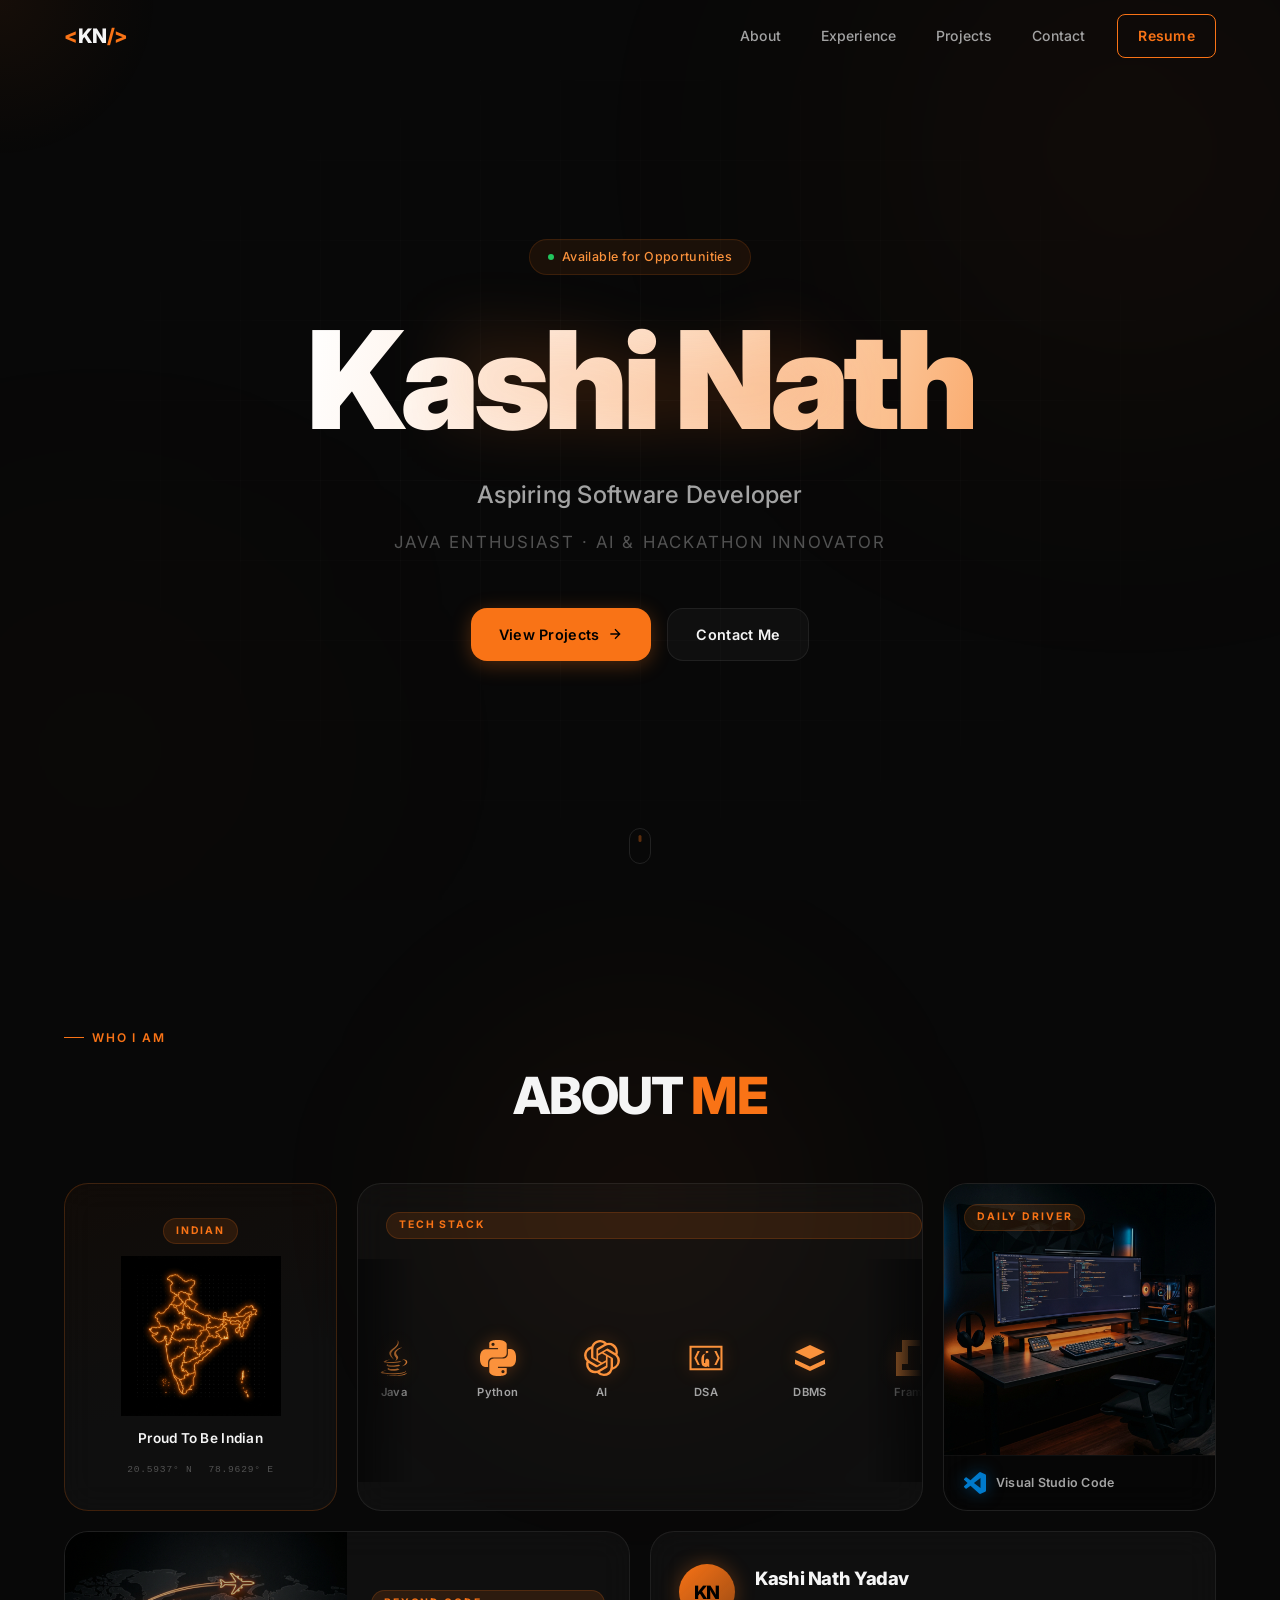
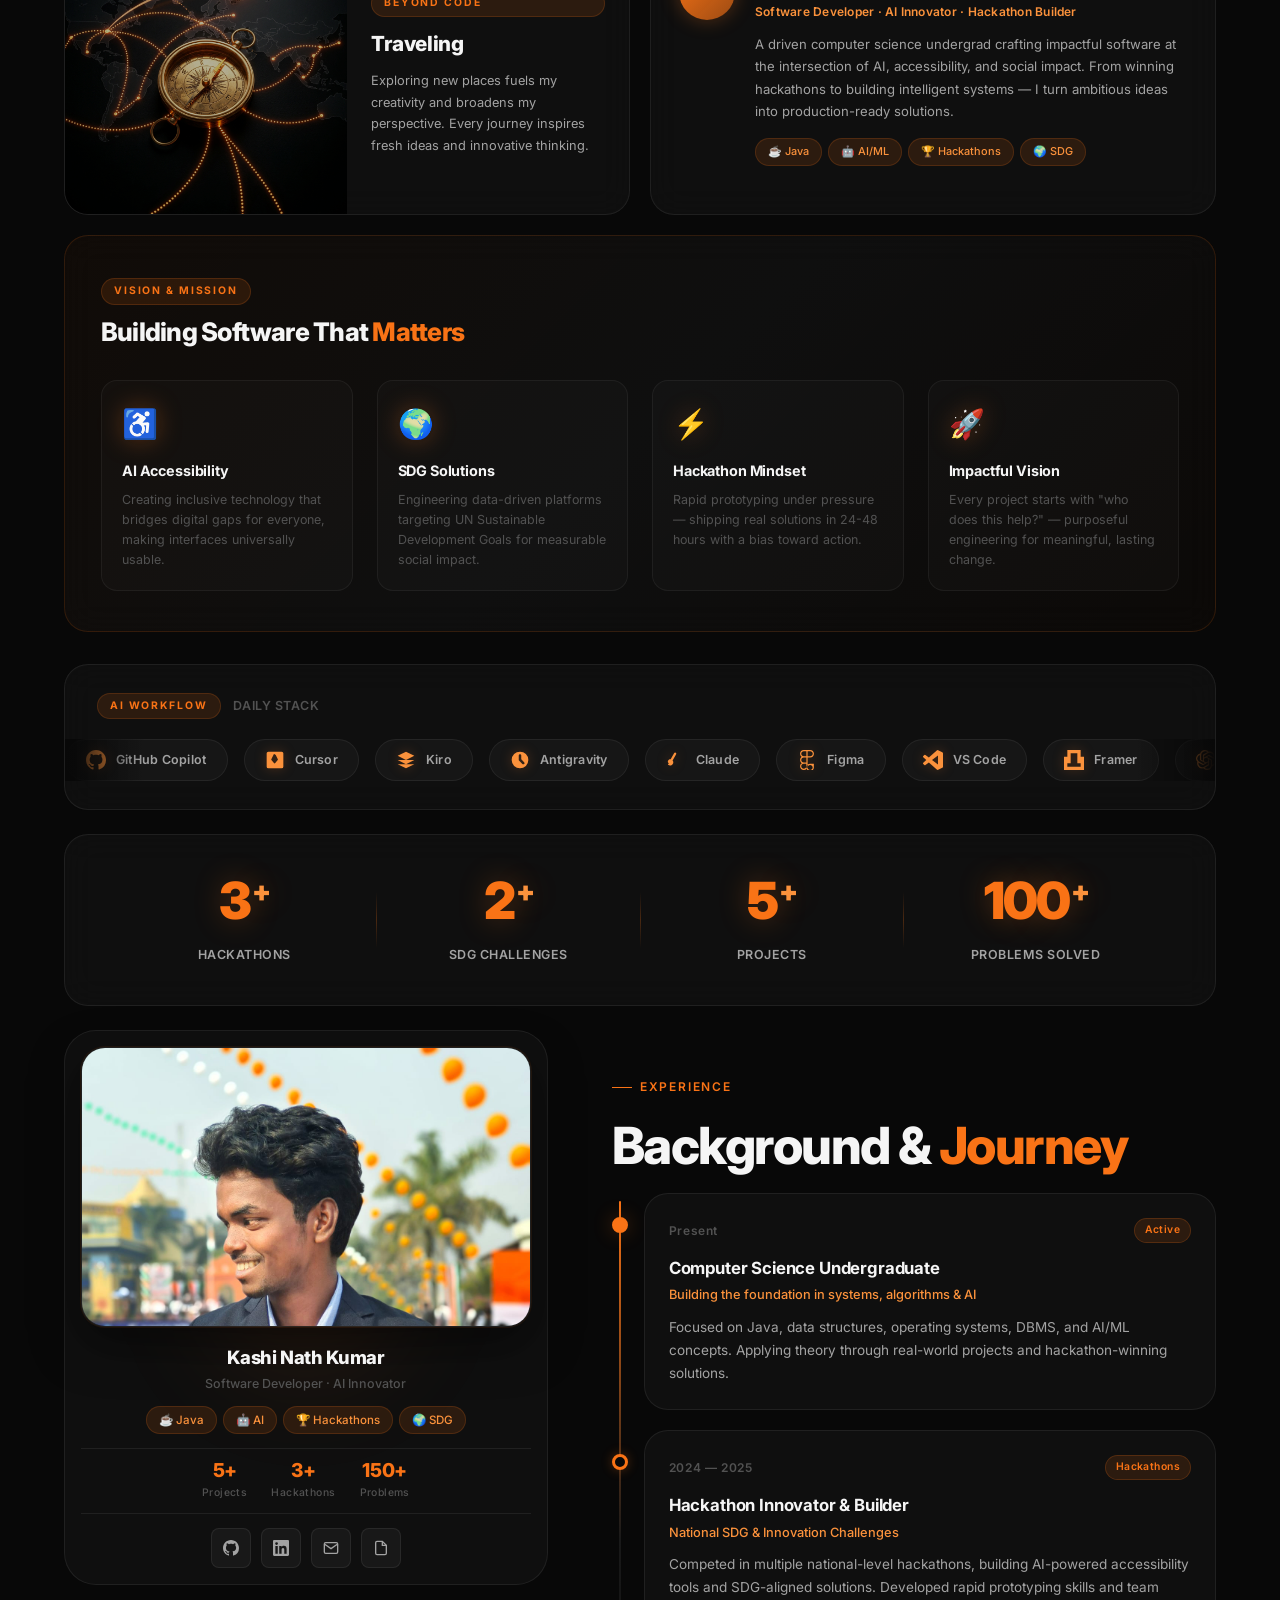
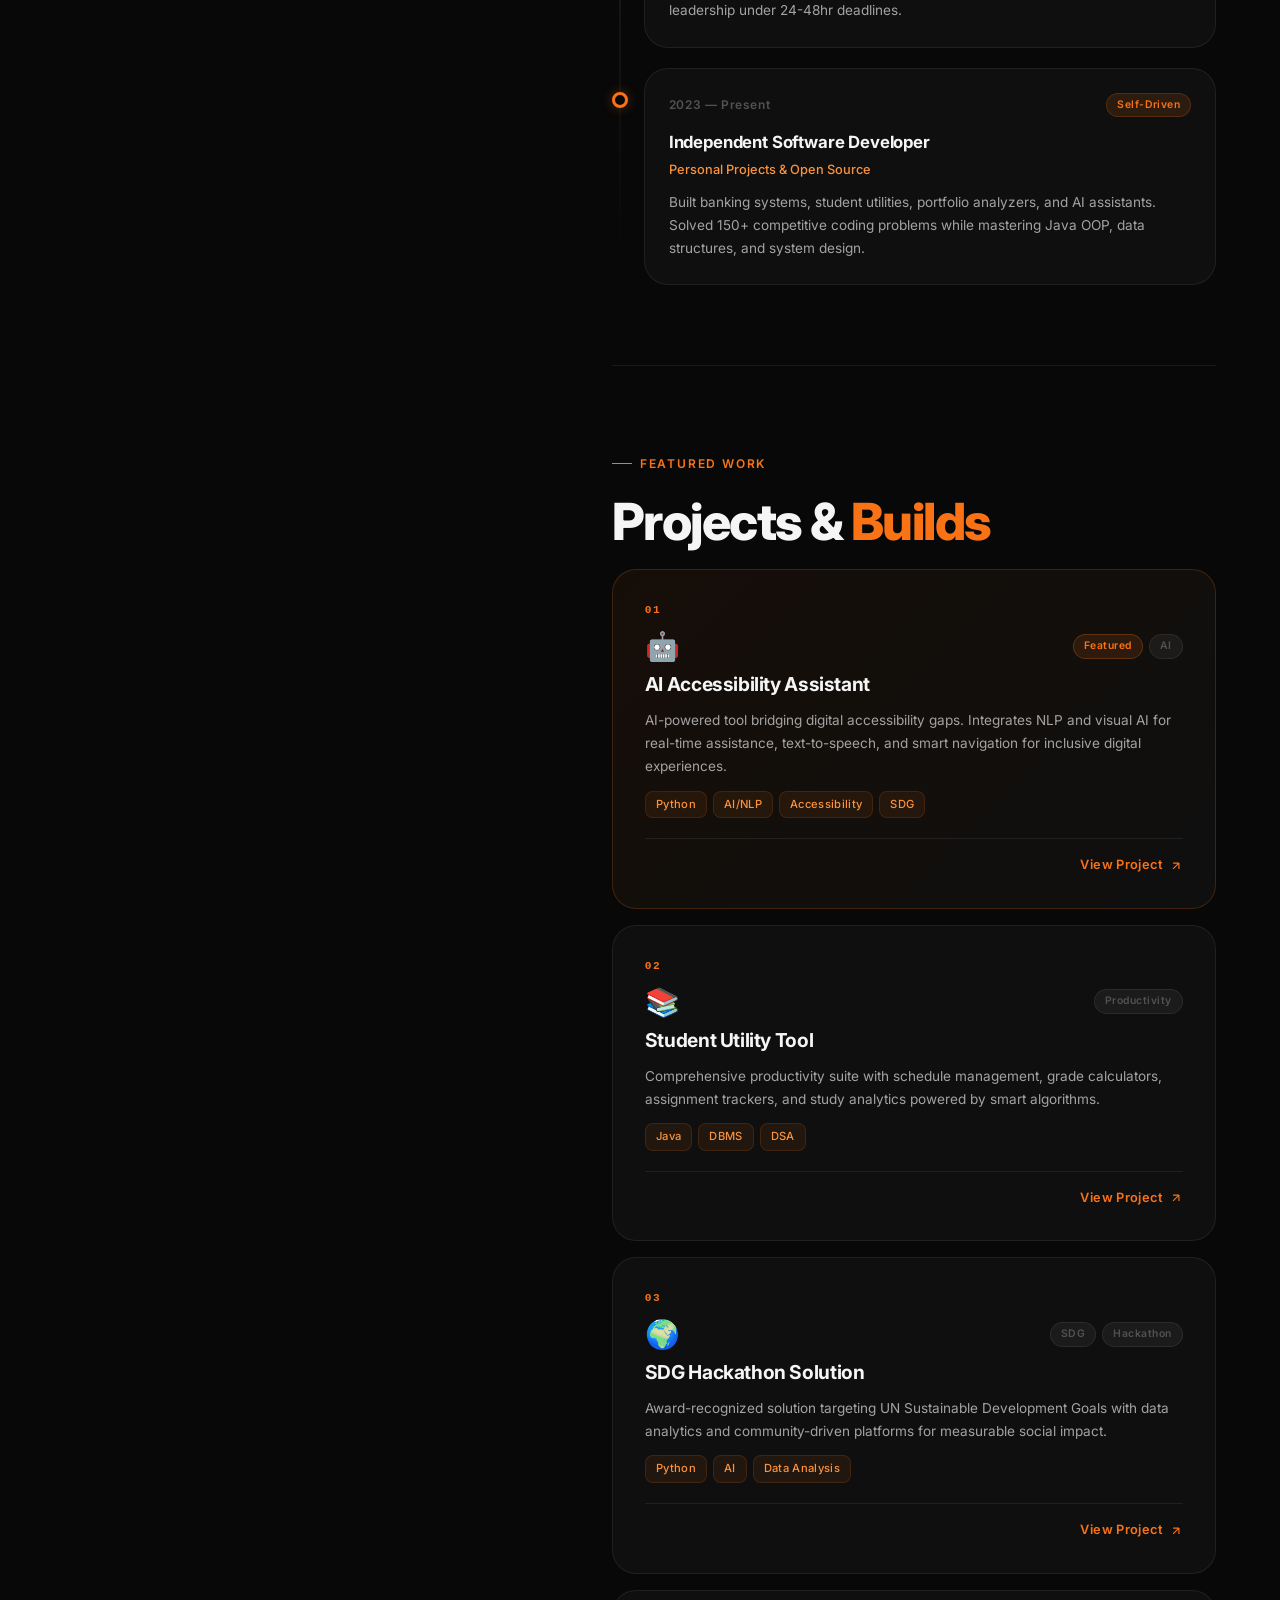
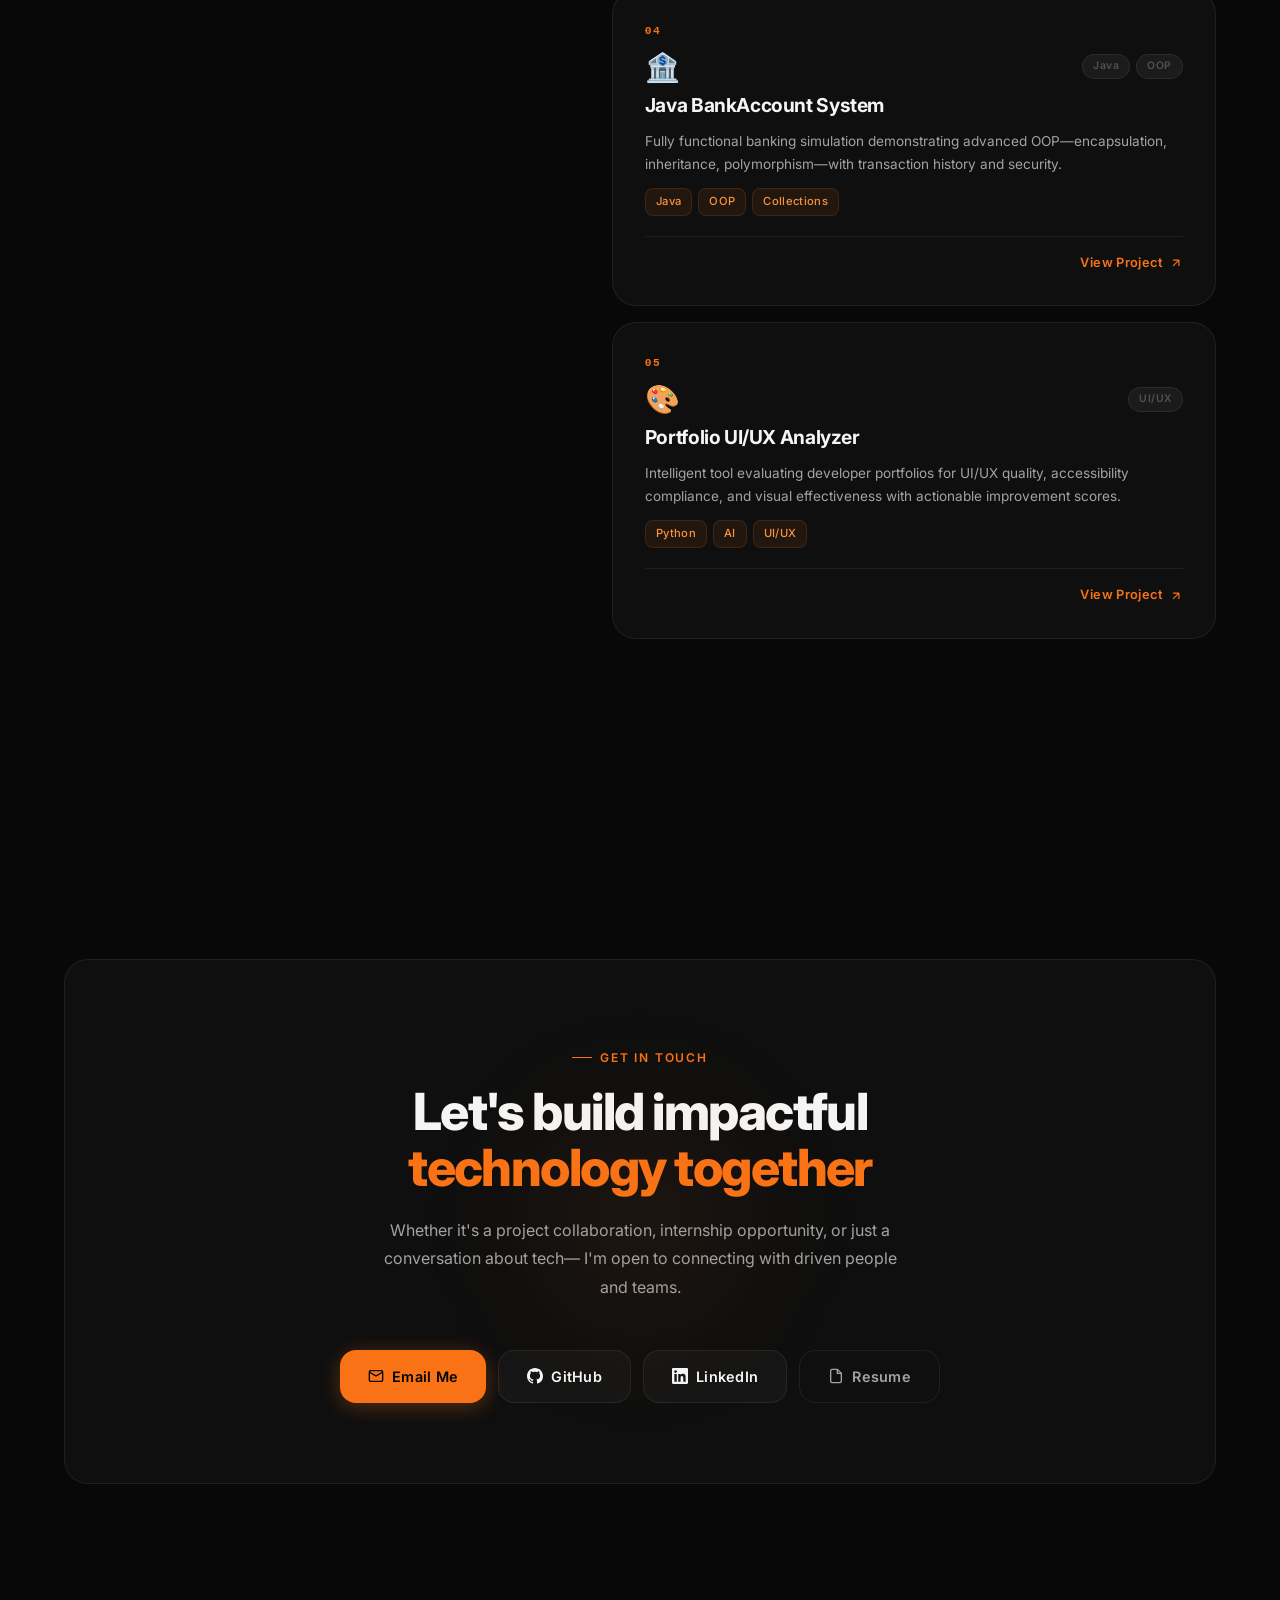
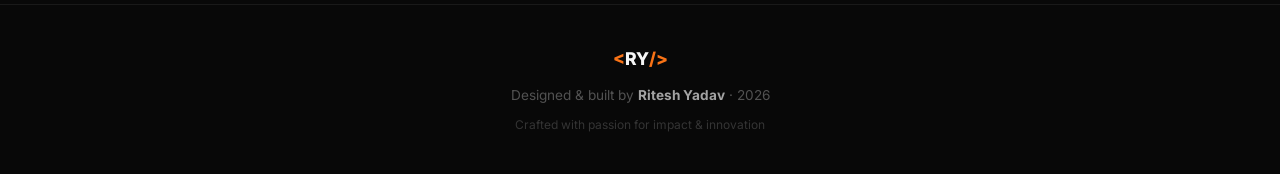
==== commit 83554295: "new commit" ====
--- a/index.html
+++ b/index.html
@@ -4,10 +4,10 @@
 <head>
   <meta charset="UTF-8" />
   <meta name="viewport" content="width=device-width, initial-scale=1.0" />
-  <title>Kashi Nath — Software Developer & AI Innovator</title>
+  <title>Ritesh Yadav — Software Developer & AI Innovator</title>
   <meta name="description"
-    content="Kashi Nath — Aspiring Software Developer, Java Enthusiast, AI & Hackathon Innovator. Building impactful software and AI solutions." />
-  <meta name="keywords" content="Kashi Nath, Software Developer, Java, AI, Portfolio, Hackathon" />
+    content="Ritesh Yadav — Aspiring Software Developer, Java Enthusiast, AI & Hackathon Innovator. Building impactful software and AI solutions." />
+  <meta name="keywords" content="Ritesh Yadav, Software Developer, Java, AI, Portfolio, Hackathon" />
   <link rel="preconnect" href="https://fonts.googleapis.com" />
   <link rel="preconnect" href="https://fonts.gstatic.com" crossorigin />
   <link href="https://fonts.googleapis.com/css2?family=Inter:wght@300;400;500;600;700;800;900&display=swap"
@@ -41,73 +41,22 @@
     <div class="hero-bg-grid"></div>
     <div class="hero-glow hero-glow-1"></div>
     <div class="hero-glow hero-glow-2"></div>
-    <div class="hero-container">
-      <div class="hero-content">
-        <div class="hero-badge reveal-up">
-          <span class="badge-dot"></span>
-          Available for Opportunities
-        </div>
-        <h1 class="hero-name reveal-up">Kashi<br /><span class="name-accent">Nath</span></h1>
-        <p class="hero-headline reveal-up">
-          Aspiring Software Developer<br />
-          <span class="headline-accent">Java Enthusiast</span> · AI &amp; Hackathon Innovator
-        </p>
-        <p class="hero-subtext reveal-up">
-          Building impactful software, AI solutions, and hackathon-ready products<br class="hide-mobile" />
-          for real-world problems that create social change.
-        </p>
-        <div class="hero-cta reveal-up">
-          <a href="#projects" class="btn btn-primary magnetic-btn" id="viewProjectsBtn">
-            <span>View Projects</span>
-            <svg viewBox="0 0 24 24" fill="none" stroke="currentColor" stroke-width="2">
-              <path d="M5 12h14M12 5l7 7-7 7" />
-            </svg>
-          </a>
-          <a href="#contact" class="btn btn-secondary magnetic-btn" id="contactBtn">Contact Me</a>
-          <a href="resume.pdf" class="btn btn-ghost magnetic-btn" target="_blank" id="resumeHeroBtn">
-            <svg viewBox="0 0 24 24" fill="none" stroke="currentColor" stroke-width="2">
-              <path d="M14 2H6a2 2 0 0 0-2 2v16a2 2 0 0 0 2 2h12a2 2 0 0 0 2-2V8z" />
-              <polyline points="14,2 14,8 20,8" />
-            </svg>
-            Resume
-          </a>
-        </div>
-        <div class="hero-stats reveal-up">
-          <div class="stat-item">
-            <span class="stat-num">5+</span>
-            <span class="stat-label">Projects</span>
-          </div>
-          <div class="stat-divider"></div>
-          <div class="stat-item">
-            <span class="stat-num">3+</span>
-            <span class="stat-label">Hackathons</span>
-          </div>
-          <div class="stat-divider"></div>
-          <div class="stat-item">
-            <span class="stat-num">10+</span>
-            <span class="stat-label">Skills</span>
-          </div>
-        </div>
-      </div>
-      <div class="hero-image-wrapper reveal-fade">
-        <!-- Sticky container: stays fixed, no animation -->
-        <div class="hero-image-glow"></div>
-        <div class="hero-badge-float badge-float-1">
-          <span class="badge-icon">☕</span> Java Expert
-        </div>
-        <div class="hero-badge-float badge-float-2">
-          <span class="badge-icon">🤖</span> AI Builder
-        </div>
-        <div class="hero-badge-float badge-float-3">
-          <span class="badge-icon">🏆</span> Hackathon
-        </div>
-        <!-- Inner float frame: only this moves vertically -->
-        <div class="hero-image-float-frame">
-          <div class="hero-image">
-            <img src="hero.png" alt="Futuristic Developer Workspace" id="heroImg" />
-            <div class="hero-image-overlay"></div>
-          </div>
-        </div>
+    <div class="hero-center">
+      <div class="hero-badge hero-anim" style="--delay: 0s">
+        <span class="badge-dot"></span>
+        Available for Opportunities
+      </div>
+      <h1 class="hero-name hero-anim" style="--delay: 0.12s">Kashi Nath</h1>
+      <p class="hero-subtitle hero-anim" style="--delay: 0.24s">Aspiring Software Developer</p>
+      <p class="hero-tagline hero-anim" style="--delay: 0.36s">Java Enthusiast · AI &amp; Hackathon Innovator</p>
+      <div class="hero-cta hero-anim" style="--delay: 0.48s">
+        <a href="#projects" class="btn btn-primary magnetic-btn" id="viewProjectsBtn">
+          <span>View Projects</span>
+          <svg viewBox="0 0 24 24" fill="none" stroke="currentColor" stroke-width="2">
+            <path d="M5 12h14M12 5l7 7-7 7" />
+          </svg>
+        </a>
+        <a href="#contact" class="btn btn-secondary magnetic-btn" id="contactBtn">Contact Me</a>
       </div>
     </div>
     <div class="scroll-indicator">
@@ -130,7 +79,7 @@
           <div class="bento-india-map">
             <img src="india-map.png" alt="India Map" loading="lazy" />
           </div>
-          <p class="bento-india-text">Proud Indian Developer</p>
+          <p class="bento-india-text">Proud To Be Indian</p>
           <div class="bento-india-coords">
             <span>20.5937° N</span>
             <span>78.9629° E</span>
@@ -402,12 +351,12 @@
         </div>
         <div class="strip-divider"></div>
         <div class="strip-stat">
-          <div class="strip-stat-num achievement-count" data-count="8">0</div>
-          <div class="strip-stat-label">Java Projects</div>
+          <div class="strip-stat-num achievement-count" data-count="5">0</div>
+          <div class="strip-stat-label">Projects</div>
         </div>
         <div class="strip-divider"></div>
         <div class="strip-stat">
-          <div class="strip-stat-num achievement-count" data-count="150">0</div>
+          <div class="strip-stat-num achievement-count" data-count="100">0</div>
           <div class="strip-stat-label">Problems Solved</div>
         </div>
       </div>
@@ -425,7 +374,7 @@
         <div class="split-image-card">
           <div class="split-image-glow"></div>
           <div class="split-image-frame">
-            <img src="" alt="Kashi Nath" />
+            <img src="me.jpeg" alt="Kashi Nath" />
           </div>
           <div class="split-profile-info">
             <h3 class="split-profile-name">Kashi Nath Kumar</h3>
@@ -673,9 +622,9 @@
     <div class="container">
       <div class="footer-inner">
         <div class="footer-logo">
-          <span class="logo-bracket">&lt;</span>KN<span class="logo-bracket">/&gt;</span>
-        </div>
-        <p class="footer-text">Designed &amp; built by <strong>Kashi Yadav</strong> · 2026</p>
+          <span class="logo-bracket">&lt;</span>RY<span class="logo-bracket">/&gt;</span>
+        </div>
+        <p class="footer-text">Designed &amp; built by <strong>Ritesh Yadav</strong> · 2026</p>
         <p class="footer-sub">Crafted with passion for impact &amp; innovation</p>
       </div>
     </div>
--- a/style.css
+++ b/style.css
@@ -338,82 +338,86 @@
 }
 
 /* ============================================
-   HERO SECTION
+   HERO SECTION — Cinematic Centered
    ============================================ */
 .hero {
   min-height: 100vh;
   display: flex;
   align-items: center;
+  justify-content: center;
   position: relative;
   overflow: hidden;
-  padding: calc(var(--nav-height) + 60px) 0 80px;
+  padding: 0;
 }
 
 .hero-bg-grid {
   position: absolute;
   inset: 0;
   background-image:
-    linear-gradient(rgba(255,255,255,0.025) 1px, transparent 1px),
-    linear-gradient(90deg, rgba(255,255,255,0.025) 1px, transparent 1px);
-  background-size: 60px 60px;
-  mask-image: radial-gradient(ellipse at center, black 30%, transparent 80%);
-  -webkit-mask-image: radial-gradient(ellipse at center, black 30%, transparent 80%);
+    linear-gradient(rgba(255,255,255,0.02) 1px, transparent 1px),
+    linear-gradient(90deg, rgba(255,255,255,0.02) 1px, transparent 1px);
+  background-size: 80px 80px;
+  mask-image: radial-gradient(ellipse at center, black 20%, transparent 75%);
+  -webkit-mask-image: radial-gradient(ellipse at center, black 20%, transparent 75%);
   pointer-events: none;
 }
 
 .hero-glow {
   position: absolute;
   border-radius: 50%;
-  filter: blur(120px);
+  filter: blur(140px);
   pointer-events: none;
+  animation: heroGlowPulse 8s ease-in-out infinite;
+}
+
+@keyframes heroGlowPulse {
+  0%, 100% { opacity: 0.7; }
+  50% { opacity: 1; }
 }
 
 .hero-glow-1 {
-  width: 600px;
-  height: 600px;
-  background: radial-gradient(circle, rgba(249,115,22,0.12) 0%, transparent 70%);
-  top: -100px;
-  right: -100px;
+  width: 700px;
+  height: 700px;
+  background: radial-gradient(circle, rgba(249,115,22,0.08) 0%, transparent 70%);
+  top: -200px;
+  right: -200px;
 }
 
 .hero-glow-2 {
-  width: 400px;
-  height: 400px;
-  background: radial-gradient(circle, rgba(249,115,22,0.06) 0%, transparent 70%);
-  bottom: 0;
-  left: -100px;
-}
-
-.hero-container {
-  width: 100%;
-  max-width: 1200px;
+  width: 500px;
+  height: 500px;
+  background: radial-gradient(circle, rgba(249,115,22,0.05) 0%, transparent 70%);
+  bottom: -100px;
+  left: -150px;
+}
+
+/* --- Centered Hero Content --- */
+.hero-center {
+  display: flex;
+  flex-direction: column;
+  align-items: center;
+  text-align: center;
+  position: relative;
+  z-index: 1;
+  padding: 0 24px;
+  max-width: 900px;
   margin: 0 auto;
-  padding: 0 24px;
-  display: grid;
-  grid-template-columns: 1fr 1fr;
-  gap: 80px;
-  align-items: center;
-}
-
-.hero-content {
-  display: flex;
-  flex-direction: column;
-  gap: 0;
 }
 
 .hero-badge {
   display: inline-flex;
   align-items: center;
   gap: 8px;
-  background: rgba(249,115,22,0.1);
-  border: 1px solid rgba(249,115,22,0.2);
+  background: rgba(249,115,22,0.08);
+  border: 1px solid rgba(249,115,22,0.15);
   color: var(--accent-light);
-  padding: 6px 16px;
+  padding: 7px 18px;
   border-radius: 100px;
-  font-size: 0.8rem;
+  font-size: 0.78rem;
   font-weight: 500;
   width: fit-content;
-  margin-bottom: 28px;
+  margin-bottom: 40px;
+  letter-spacing: 0.03em;
 }
 
 .badge-dot {
@@ -429,223 +433,123 @@
   50% { opacity: 0.5; transform: scale(0.8); }
 }
 
+/* --- Name: Massive Gradient Typography --- */
 .hero-name {
-  font-size: clamp(3.5rem, 7vw, 6.5rem);
+  font-size: clamp(4rem, 12vw, 8.5rem);
   font-weight: 900;
-  line-height: 1.0;
+  line-height: 0.95;
   letter-spacing: -0.04em;
-  color: var(--text-primary);
-  margin-bottom: 20px;
-}
-
-.name-accent {
+  margin-bottom: 32px;
+  background: linear-gradient(
+    105deg,
+    #ffffff 0%,
+    #fde8d8 20%,
+    #fbbf8e 45%,
+    #f97316 70%,
+    #ea580c 100%
+  );
+  background-size: 200% 100%;
+  -webkit-background-clip: text;
+  background-clip: text;
   -webkit-text-fill-color: transparent;
-  -webkit-text-stroke: 2px var(--accent);
-  color: transparent;
-}
-
-.hero-headline {
-  font-size: clamp(1rem, 1.8vw, 1.2rem);
+  text-shadow: none;
+  animation: nameGradientShift 8s ease-in-out infinite alternate;
+  position: relative;
+}
+
+@keyframes nameGradientShift {
+  0%   { background-position: 0% 50%; }
+  100% { background-position: 100% 50%; }
+}
+
+/* Orange glow behind name */
+.hero-name::after {
+  content: 'Ritesh Yadav';
+  position: absolute;
+  inset: 0;
+  font-size: inherit;
+  font-weight: inherit;
+  line-height: inherit;
+  letter-spacing: inherit;
+  background: linear-gradient(
+    105deg,
+    rgba(255,255,255,0.05) 0%,
+    rgba(249,115,22,0.2) 40%,
+    rgba(234,88,12,0.15) 100%
+  );
+  -webkit-background-clip: text;
+  background-clip: text;
+  -webkit-text-fill-color: transparent;
+  filter: blur(30px);
+  pointer-events: none;
+  z-index: -1;
+}
+
+/* --- Subtitle --- */
+.hero-subtitle {
+  font-size: clamp(1.1rem, 2.5vw, 1.5rem);
   font-weight: 500;
   color: var(--text-secondary);
-  margin-bottom: 20px;
-  line-height: 1.6;
-}
-
-.headline-accent {
-  color: var(--accent-light);
-  font-weight: 600;
-}
-
-.hero-subtext {
-  font-size: clamp(0.875rem, 1.4vw, 1rem);
+  margin-bottom: 14px;
+  letter-spacing: 0.01em;
+}
+
+/* --- Tagline --- */
+.hero-tagline {
+  font-size: clamp(0.85rem, 1.6vw, 1.05rem);
+  font-weight: 400;
   color: var(--text-muted);
-  line-height: 1.7;
-  margin-bottom: 40px;
-}
-
+  letter-spacing: 0.12em;
+  text-transform: uppercase;
+  margin-bottom: 52px;
+}
+
+/* --- CTAs --- */
 .hero-cta {
   display: flex;
-  gap: 12px;
+  gap: 16px;
   flex-wrap: wrap;
-  margin-bottom: 48px;
-}
-
-.hero-stats {
-  display: flex;
-  align-items: center;
-  gap: 24px;
-}
-
-.stat-item {
-  display: flex;
-  flex-direction: column;
-}
-
-.stat-num {
-  font-size: 1.75rem;
-  font-weight: 800;
-  color: var(--accent);
-  line-height: 1;
-  letter-spacing: -0.03em;
-}
-
-.stat-label {
-  font-size: 0.75rem;
-  color: var(--text-muted);
-  font-weight: 500;
-  margin-top: 4px;
-  letter-spacing: 0.05em;
-}
-
-.stat-divider {
-  width: 1px;
-  height: 36px;
-  background: var(--border-subtle);
-}
-
-/* === HERO IMAGE === */
-.hero-image-wrapper {
-  position: sticky;
-  top: calc(var(--nav-height) + 40px);
-  display: flex;
   justify-content: center;
-  align-items: center;
-  align-self: flex-start;
-}
-
-.hero-image-glow {
-  position: absolute;
-  width: 80%;
-  height: 80%;
-  background: radial-gradient(circle, rgba(249,115,22,0.2) 0%, transparent 70%);
-  filter: blur(40px);
-  border-radius: 50%;
-  z-index: 0;
-}
-
-.hero-image {
-  position: relative;
-  z-index: 1;
-  width: 100%;
-  max-width: 500px;
-  border-radius: var(--radius-xl);
-  overflow: hidden;
-  border: 1px solid var(--border-subtle);
-  box-shadow:
-    0 0 0 1px rgba(249,115,22,0.1),
-    0 24px 64px rgba(0,0,0,0.6),
-    0 0 80px rgba(249,115,22,0.1);
-}
-
-.hero-image img {
-  width: 100%;
-  height: auto;
-  display: block;
-  transition: transform 0.5s ease;
-}
-
-/* Pause float on hover, gentle scale only */
-.hero-image-float-frame:hover {
-  animation-play-state: paused;
-}
-
-.hero-image-float-frame:hover .hero-image img {
-  transform: scale(1.03);
-}
-
-.hero-image-overlay {
-  position: absolute;
-  inset: 0;
-  background: linear-gradient(135deg, transparent 60%, rgba(249,115,22,0.05) 100%);
-  pointer-events: none;
-}
-
-/* Floating badges on hero image */
-.hero-badge-float {
-  position: absolute;
-  z-index: 2;
-  background: rgba(10,10,10,0.9);
-  border: 1px solid var(--border-glow);
-  border-radius: 100px;
-  padding: 8px 16px;
-  font-size: 0.75rem;
-  font-weight: 600;
-  color: var(--text-primary);
-  display: flex;
-  align-items: center;
-  gap: 6px;
-  backdrop-filter: blur(12px);
-  -webkit-backdrop-filter: blur(12px);
-  box-shadow: 0 4px 20px rgba(0,0,0,0.4);
-  white-space: nowrap;
-}
-
-.badge-float-1 { top: 10%; left: -10%; animation: badgeFloat1 4s ease-in-out infinite; }
-.badge-float-2 { top: 55%; right: -10%; animation: badgeFloat2 3.5s ease-in-out infinite 0.5s; }
-.badge-float-3 { bottom: 10%; left: 5%; animation: badgeFloat3 4.5s ease-in-out infinite 1s; }
-
-@keyframes badgeFloat1 {
-  0%, 100% { transform: translate(0, 0); }
-  50% { transform: translate(-4px, -6px); }
-}
-@keyframes badgeFloat2 {
-  0%, 100% { transform: translate(0, 0); }
-  50% { transform: translate(4px, -8px); }
-}
-@keyframes badgeFloat3 {
-  0%, 100% { transform: translate(0, 0); }
-  50% { transform: translate(2px, 6px); }
-}
-
-/* === INNER FLOAT FRAME — PURE VERTICAL BREATHE === */
-.hero-image-float-frame {
-  position: relative;
-  z-index: 1;
-  width: 100%;
-  display: flex;
-  justify-content: center;
-  animation: verticalFloat 6s ease-in-out infinite;
-  will-change: transform;
-}
-
-@keyframes verticalFloat {
-  0%   { transform: translateY(0px);   }
-  30%  { transform: translateY(-30px); }
-  55%  { transform: translateY(0px);   }
-  78%  { transform: translateY(10px);  }
-  100% { transform: translateY(0px);   }
-}
-
-/* Glow breathes in sync with vertical float */
-.hero-image-glow {
-  animation: glowBreathe 6s ease-in-out infinite;
-}
-
-@keyframes glowBreathe {
-  0%,100% { opacity: 0.7; transform: scale(1.00); }
-  30%     { opacity: 1.0; transform: scale(1.10); }
-  78%     { opacity: 0.5; transform: scale(0.92); }
+}
+
+/* --- Hero Animation System --- */
+.hero-anim {
+  opacity: 0;
+  transform: translateY(28px);
+  animation: heroFadeUp 0.9s cubic-bezier(0.16, 1, 0.3, 1) forwards;
+  animation-delay: var(--delay, 0s);
+}
+
+@keyframes heroFadeUp {
+  to {
+    opacity: 1;
+    transform: translateY(0);
+  }
 }
 
 /* === SCROLL INDICATOR === */
 .scroll-indicator {
   position: absolute;
-  bottom: 32px;
+  bottom: 36px;
   left: 50%;
   transform: translateX(-50%);
   display: flex;
   flex-direction: column;
   align-items: center;
   gap: 8px;
-  opacity: 0.4;
+  opacity: 0;
+  animation: scrollReveal 0.6s ease forwards 1.2s;
+}
+
+@keyframes scrollReveal {
+  to { opacity: 0.35; }
 }
 
 .scroll-wheel {
-  width: 24px;
-  height: 40px;
-  border: 2px solid var(--text-muted);
-  border-radius: 12px;
+  width: 22px;
+  height: 36px;
+  border: 1.5px solid var(--text-muted);
+  border-radius: 11px;
   position: relative;
 }
 
@@ -656,7 +560,7 @@
   left: 50%;
   transform: translateX(-50%);
   width: 3px;
-  height: 8px;
+  height: 7px;
   background: var(--accent);
   border-radius: 2px;
   animation: scrollDown 2s ease-in-out infinite;
@@ -664,7 +568,7 @@
 
 @keyframes scrollDown {
   0% { top: 6px; opacity: 1; }
-  100% { top: 22px; opacity: 0; }
+  100% { top: 20px; opacity: 0; }
 }
 
 /* ============================================
@@ -1530,7 +1434,7 @@
   background: var(--bg-base);
   position: relative;
   overflow: hidden;
-  padding: var(--section-gap) 0;
+  padding: var(--section-gap) 0 32px;
 }
 
 .about-bento::before {
@@ -1561,7 +1465,7 @@
   grid-template-columns: repeat(4, 1fr);
   grid-template-rows: auto auto auto;
   gap: 20px;
-  max-width: 1100px;
+  width: 100%;
   margin: 0 auto;
 }
 
@@ -2056,12 +1960,16 @@
 .bento-grid .reveal-up:nth-child(5) { transition-delay: 0.25s; }
 .bento-grid .reveal-up:nth-child(6) { transition-delay: 0.30s; }
 
+/* --- About Bento bottom padding already set above --- */
+
 /* ============================================
    AI WORKFLOW TOOLS STRIP
    ============================================ */
 .strip-workflow {
-  padding: 0 0 24px;
+  padding: 0 0 12px;
   background: var(--bg-base);
+  position: relative;
+  z-index: 1;
 }
 
 .workflow-strip-card {
@@ -2194,7 +2102,7 @@
    ACHIEVEMENTS STRIP
    ============================================ */
 .strip-achievements {
-  padding: 0 0 24px;
+  padding: 12px 0 24px;
   background: var(--bg-base);
   position: relative;
 }
@@ -2504,13 +2412,6 @@
 }
 
 /* Stagger children */
-.hero-content .reveal-up:nth-child(1) { transition-delay: 0.1s; }
-.hero-content .reveal-up:nth-child(2) { transition-delay: 0.2s; }
-.hero-content .reveal-up:nth-child(3) { transition-delay: 0.3s; }
-.hero-content .reveal-up:nth-child(4) { transition-delay: 0.4s; }
-.hero-content .reveal-up:nth-child(5) { transition-delay: 0.5s; }
-.hero-content .reveal-up:nth-child(6) { transition-delay: 0.6s; }
-.hero-image-wrapper.reveal-fade { transition-delay: 0.4s; }
 
 .skills-grid .reveal-up:nth-child(1)  { transition-delay: 0.05s; }
 .skills-grid .reveal-up:nth-child(2)  { transition-delay: 0.10s; }
@@ -2542,9 +2443,8 @@
 @media (max-width: 1024px) {
   :root { --section-gap: 96px; }
 
-  .hero-container {
-    grid-template-columns: 1fr 1fr;
-    gap: 48px;
+  .hero-name {
+    font-size: clamp(3.5rem, 10vw, 6.5rem);
   }
 
   .about-grid {
@@ -2777,18 +2677,19 @@
   }
 
   /* HERO */
-  .hero-container {
-    grid-template-columns: 1fr;
-    gap: 48px;
-    text-align: center;
-  }
-
-  .hero-content { align-items: center; }
-
-  .hero-badge { margin-bottom: 20px; }
+  .hero-name {
+    font-size: clamp(3rem, 14vw, 5rem);
+    margin-bottom: 24px;
+  }
+
+  .hero-badge { margin-bottom: 28px; }
+
+  .hero-tagline {
+    letter-spacing: 0.06em;
+    margin-bottom: 40px;
+  }
 
   .hero-cta {
-    justify-content: center;
     flex-direction: column;
     align-items: center;
   }
@@ -2799,20 +2700,6 @@
     justify-content: center;
   }
 
-  .hero-stats { justify-content: center; }
-
-  .hero-image-wrapper {
-    order: -1;
-  }
-
-  .hero-image {
-    max-width: 340px;
-    margin: 0 auto;
-  }
-
-  .badge-float-1 { left: -4%; }
-  .badge-float-2 { right: -4%; }
-
   /* PROJECTS */
   .projects-grid {
     grid-template-columns: 1fr;
@@ -2850,14 +2737,12 @@
 
   .container { padding: 0 16px; }
 
-  .hero { padding: calc(var(--nav-height) + 40px) 0 60px; }
-
-  .hero-image { max-width: 100%; }
-
-  .badge-float-1,
-  .badge-float-2,
-  .badge-float-3 {
-    display: none;
+  .hero-center {
+    padding: 0 16px;
+  }
+
+  .hero-name {
+    font-size: clamp(2.5rem, 16vw, 4rem);
   }
 
   .section-title { font-size: clamp(1.75rem, 6vw, 2.5rem); }
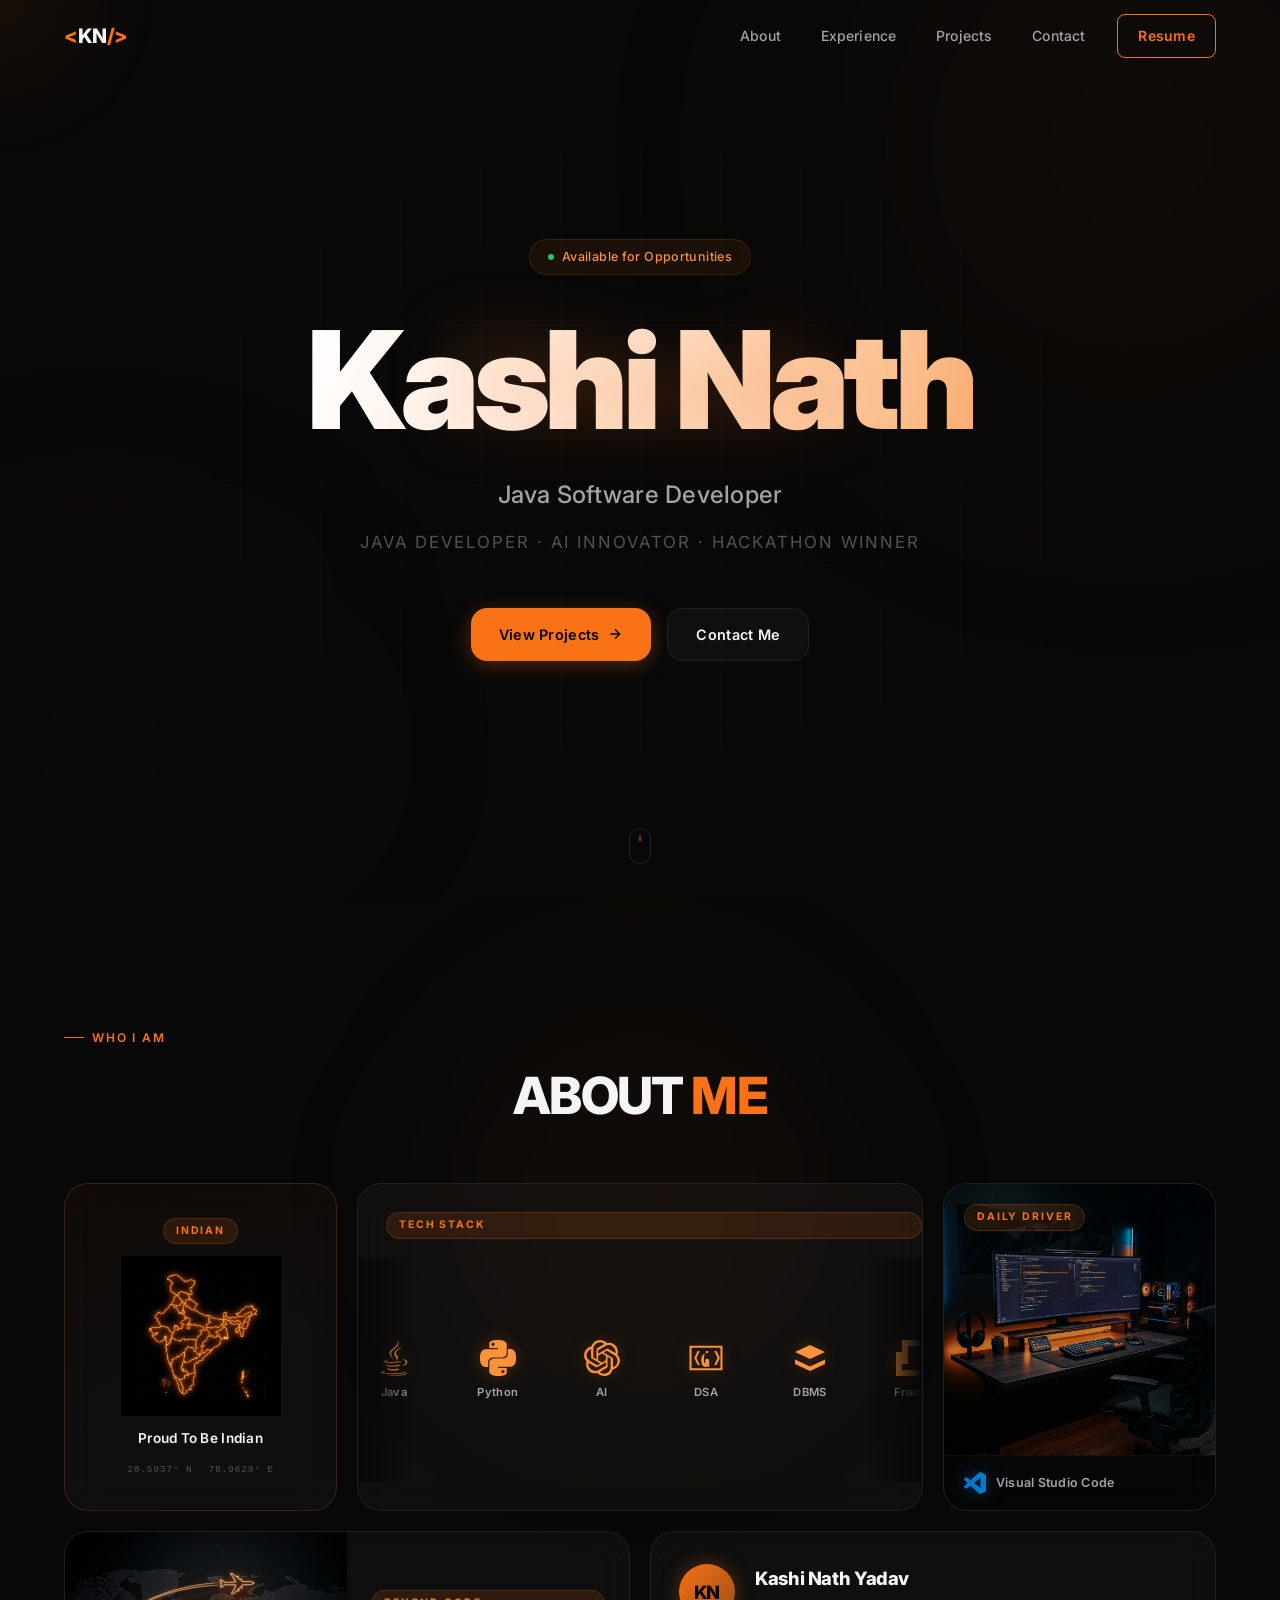
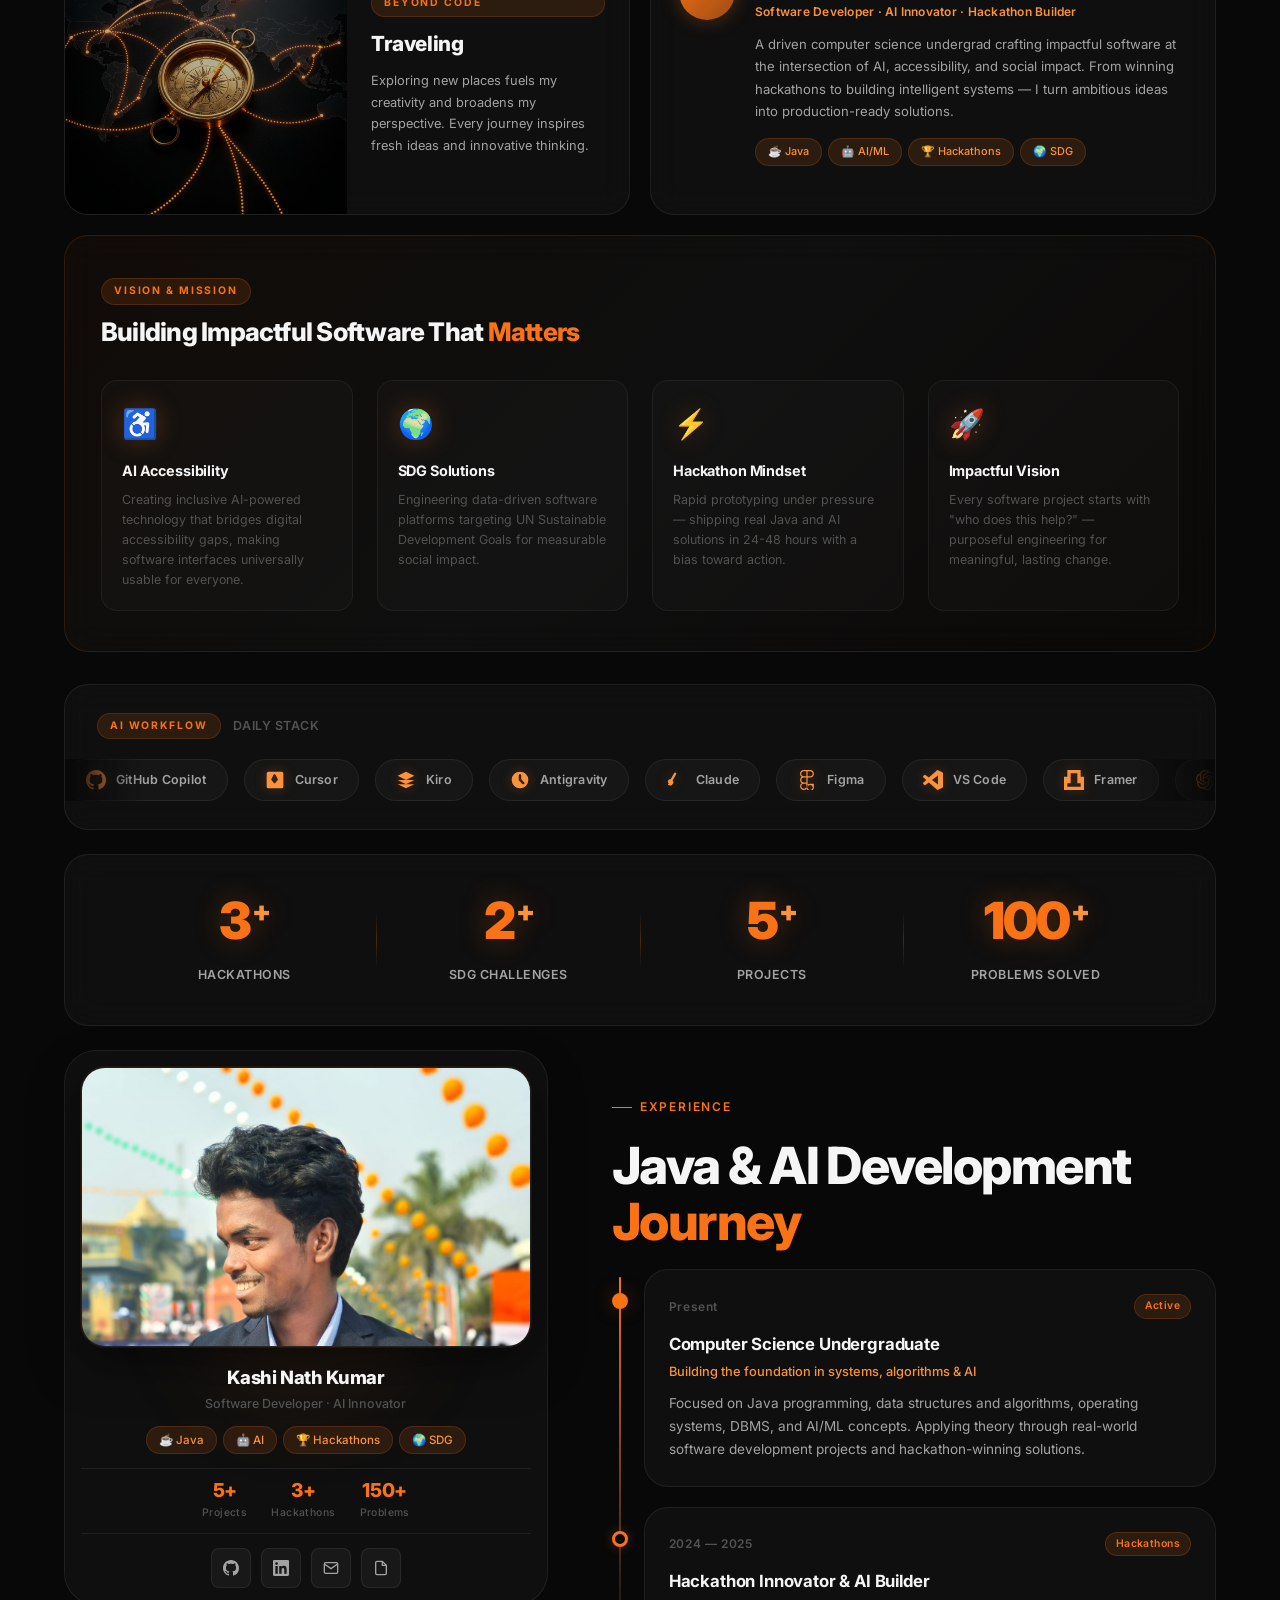
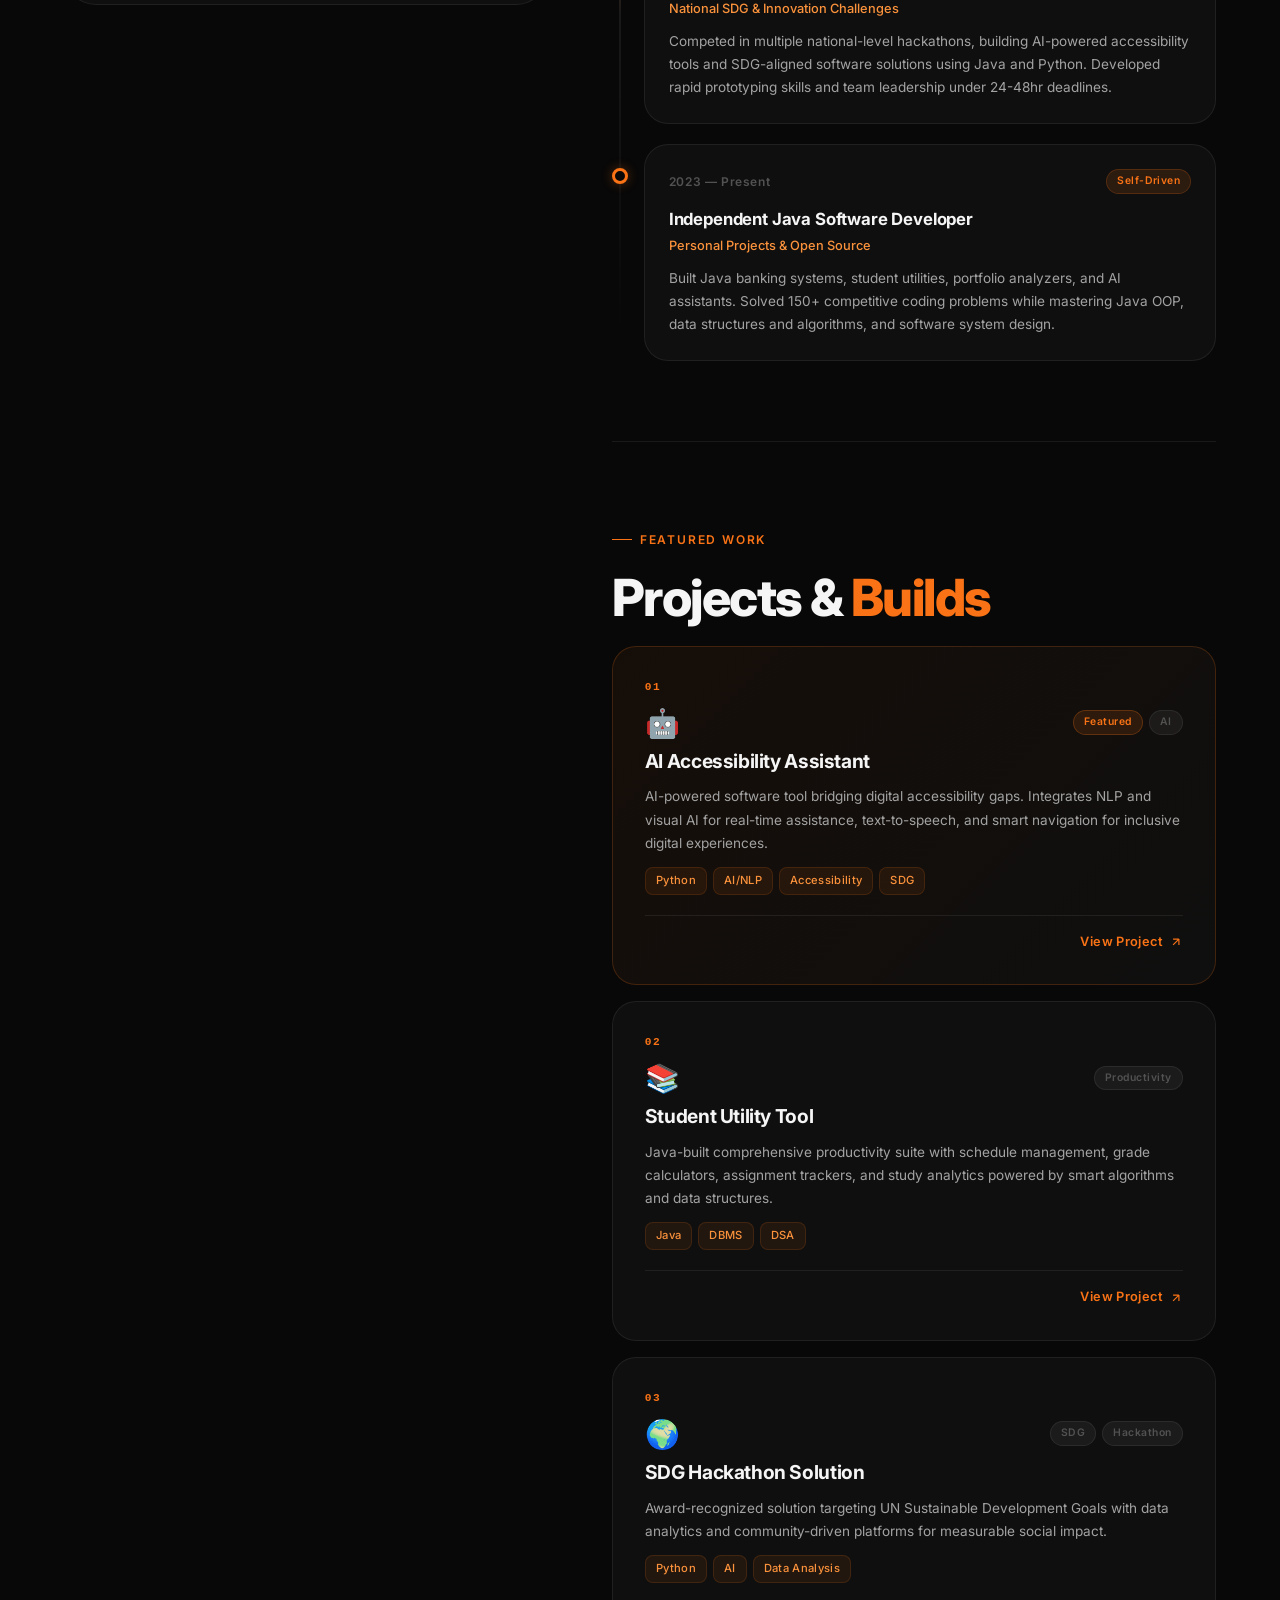
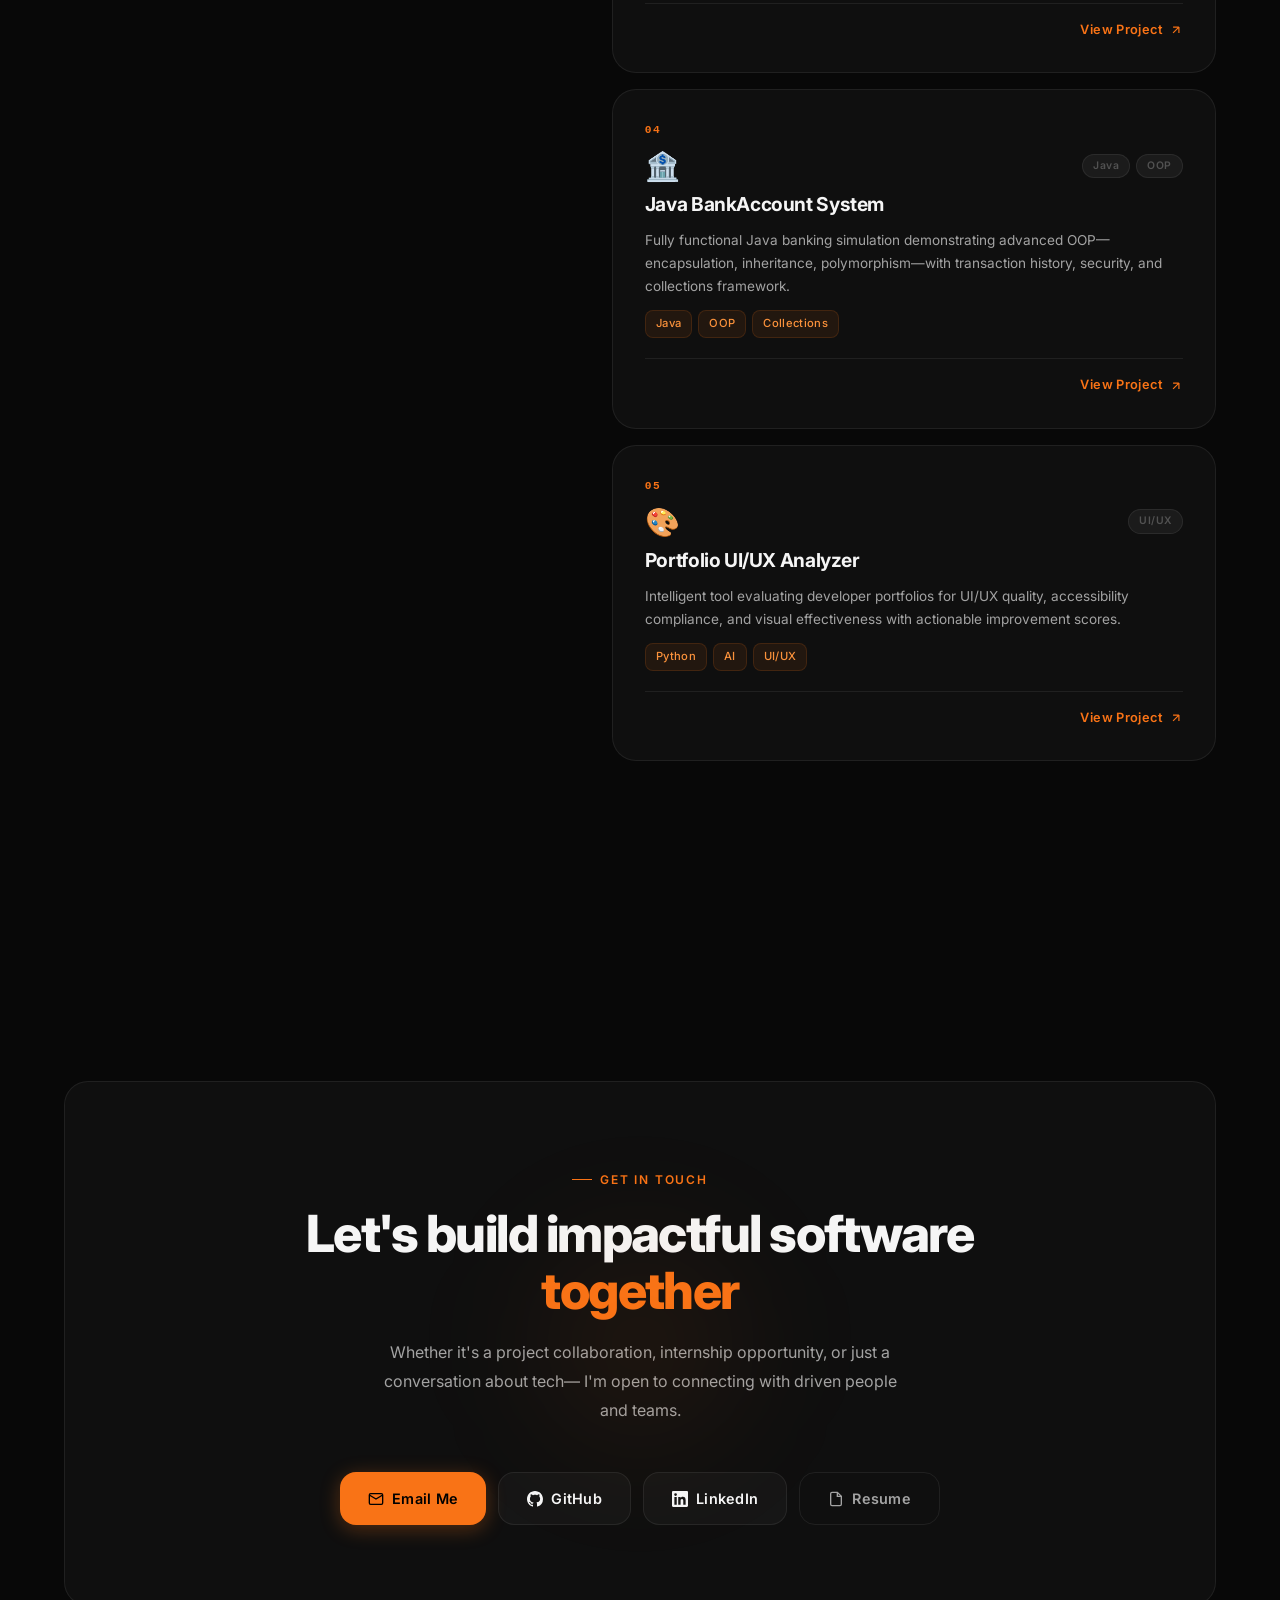
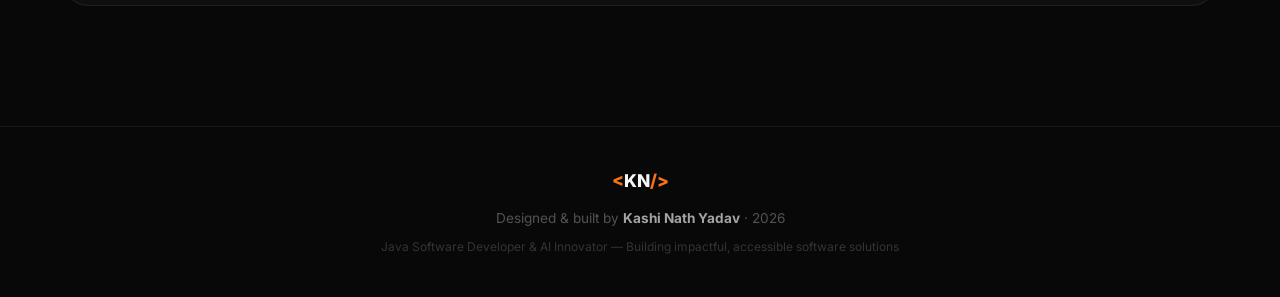
==== commit 81644bfe: "new" ====
--- a/index.html
+++ b/index.html
@@ -4,68 +4,201 @@
 <head>
   <meta charset="UTF-8" />
   <meta name="viewport" content="width=device-width, initial-scale=1.0" />
-  <title>Ritesh Yadav — Software Developer & AI Innovator</title>
+  <title>Kashi Nath Yadav | Java Developer & AI Innovator | Software Developer Portfolio</title>
   <meta name="description"
-    content="Ritesh Yadav — Aspiring Software Developer, Java Enthusiast, AI & Hackathon Innovator. Building impactful software and AI solutions." />
-  <meta name="keywords" content="Ritesh Yadav, Software Developer, Java, AI, Portfolio, Hackathon" />
+    content="Kashi Nath Yadav — Java software developer and AI innovator. Explore projects in Java, Python, AI/ML, data structures & algorithms. Hackathon winner building accessible, impactful software solutions." />
+  <meta name="keywords" content="Kashi Nath Yadav, Java Developer, Software Developer, AI Developer, AI Innovator, Machine Learning, Hackathon Winner, Portfolio, Python Developer, DSA, Data Structures and Algorithms, Accessibility, SDG, Java Projects, Software Engineer" />
+  <meta name="author" content="Kashi Nath Yadav" />
+  <meta name="robots" content="index, follow, max-snippet:-1, max-image-preview:large, max-video-preview:-1" />
+  <meta name="theme-color" content="#080808" />
+  <meta name="color-scheme" content="dark" />
+  <link rel="canonical" href="https://kashinathyadav.dev/" />
+
+  <!-- Open Graph / Facebook -->
+  <meta property="og:type" content="website" />
+  <meta property="og:url" content="https://kashinathyadav.dev/" />
+  <meta property="og:title" content="Kashi Nath Yadav — Java Developer & AI Innovator" />
+  <meta property="og:description" content="Java software developer and AI innovator building accessible, hackathon-winning solutions. Explore Java projects, AI tools, and software development experience." />
+  <meta property="og:image" content="https://kashinathyadav.dev/me.jpeg" />
+  <meta property="og:image:width" content="500" />
+  <meta property="og:image:height" content="500" />
+  <meta property="og:image:alt" content="Kashi Nath Yadav — Java Developer and AI Innovator" />
+  <meta property="og:site_name" content="Kashi Nath Yadav Portfolio" />
+  <meta property="og:locale" content="en_US" />
+
+  <!-- Twitter Card -->
+  <meta name="twitter:card" content="summary_large_image" />
+  <meta name="twitter:title" content="Kashi Nath Yadav — Java Developer & AI Innovator" />
+  <meta name="twitter:description" content="Java software developer and AI innovator building accessible, hackathon-winning solutions. Explore projects and experience." />
+  <meta name="twitter:image" content="https://kashinathyadav.dev/me.jpeg" />
+  <meta name="twitter:image:alt" content="Kashi Nath Yadav — Java Developer and AI Innovator" />
+
+  <!-- Preconnect & Fonts -->
   <link rel="preconnect" href="https://fonts.googleapis.com" />
   <link rel="preconnect" href="https://fonts.gstatic.com" crossorigin />
   <link href="https://fonts.googleapis.com/css2?family=Inter:wght@300;400;500;600;700;800;900&display=swap"
     rel="stylesheet" />
+
+  <!-- Preload critical resources -->
+  <link rel="preload" href="style.css" as="style" />
+  <link rel="preload" href="me.jpeg" as="image" type="image/jpeg" />
   <link rel="stylesheet" href="style.css" />
+
+  <!-- Structured Data: Person (JSON-LD) -->
+  <script type="application/ld+json">
+  {
+    "@context": "https://schema.org",
+    "@type": "Person",
+    "name": "Kashi Nath Yadav",
+    "alternateName": "Kashi Nath Kumar",
+    "url": "https://kashinathyadav.dev/",
+    "image": {
+      "@type": "ImageObject",
+      "url": "https://kashinathyadav.dev/me.jpeg",
+      "width": 500,
+      "height": 500
+    },
+    "jobTitle": "Java Software Developer",
+    "description": "Java software developer and AI innovator specializing in accessible technology, hackathon solutions, and impactful software. Skilled in Java, Python, AI/ML, DSA, and software system design.",
+    "knowsAbout": ["Java Programming", "Python Programming", "Artificial Intelligence", "Machine Learning", "Data Structures and Algorithms", "Software Development", "Object-Oriented Programming", "UI/UX Design", "Database Management Systems", "Hackathon Development"],
+    "knowsLanguage": ["English", "Hindi"],
+    "sameAs": [
+      "https://github.com/kashiyadav30911",
+      "https://www.linkedin.com/in/kashi-nath-kumar-7b9166383/"
+    ],
+    "email": "mailto:riteshkumar30911@gmail.com",
+    "alumniOf": {
+      "@type": "EducationalOrganization",
+      "name": "University"
+    },
+    "nationality": {
+      "@type": "Country",
+      "name": "India"
+    }
+  }
+  </script>
+
+  <!-- Structured Data: BreadcrumbList (JSON-LD) -->
+  <script type="application/ld+json">
+  {
+    "@context": "https://schema.org",
+    "@type": "BreadcrumbList",
+    "itemListElement": [
+      {
+        "@type": "ListItem",
+        "position": 1,
+        "name": "Home",
+        "item": "https://kashinathyadav.dev/"
+      },
+      {
+        "@type": "ListItem",
+        "position": 2,
+        "name": "About",
+        "item": "https://kashinathyadav.dev/#about"
+      },
+      {
+        "@type": "ListItem",
+        "position": 3,
+        "name": "Experience",
+        "item": "https://kashinathyadav.dev/#experience"
+      },
+      {
+        "@type": "ListItem",
+        "position": 4,
+        "name": "Projects",
+        "item": "https://kashinathyadav.dev/#projects"
+      },
+      {
+        "@type": "ListItem",
+        "position": 5,
+        "name": "Contact",
+        "item": "https://kashinathyadav.dev/#contact"
+      }
+    ]
+  }
+  </script>
+
+  <!-- Structured Data: WebSite (JSON-LD) -->
+  <script type="application/ld+json">
+  {
+    "@context": "https://schema.org",
+    "@type": "WebSite",
+    "name": "Kashi Nath Yadav Portfolio",
+    "url": "https://kashinathyadav.dev/",
+    "description": "Portfolio website of Kashi Nath Yadav — Java Software Developer and AI Innovator",
+    "author": {
+      "@type": "Person",
+      "name": "Kashi Nath Yadav"
+    }
+  }
+  </script>
 </head>
 
 <body>
+  <noscript>
+    <div style="text-align: center; padding: 20px; background: #ff0000; color: #fff;">
+      This website requires JavaScript to function properly. Please enable JavaScript in your browser settings.
+    </div>
+  </noscript>
+
+  <!-- Skip to main content link for accessibility -->
+  <a href="#home" class="skip-to-main" id="skipToMain">Skip to main content</a>
+
+  <!-- ===== HEADER (Semantic Wrapper) ===== -->
+  <header>
 
   <!-- ===== NAVBAR ===== -->
-  <nav class="navbar" id="navbar">
+  <nav class="navbar" id="navbar" role="navigation" aria-label="Primary navigation">
     <div class="nav-container">
-      <a href="#home" class="nav-logo">
-        <span class="logo-bracket">&lt;</span>KN<span class="logo-bracket">/&gt;</span>
+      <a href="#home" class="nav-logo" aria-label="Kashi Nath Yadav — Home">
+        <span class="logo-bracket" aria-hidden="true">&lt;</span>KN<span class="logo-bracket" aria-hidden="true">/&gt;</span>
       </a>
-      <div class="nav-links" id="navLinks">
-        <a href="#about" class="nav-link">About</a>
-        <a href="#experience" class="nav-link">Experience</a>
-        <a href="#projects" class="nav-link">Projects</a>
-        <a href="#contact" class="nav-link">Contact</a>
-        <a href="resume.pdf" class="nav-cta" target="_blank" id="resumeNavBtn">Resume</a>
-      </div>
-      <button class="hamburger" id="hamburger" aria-label="Toggle menu">
-        <span></span><span></span><span></span>
+      <div class="nav-links" id="navLinks" role="menubar">
+        <a href="#about" class="nav-link" role="menuitem">About</a>
+        <a href="#experience" class="nav-link" role="menuitem">Experience</a>
+        <a href="#projects" class="nav-link" role="menuitem">Projects</a>
+        <a href="#contact" class="nav-link" role="menuitem">Contact</a>
+        <a href="resume.pdf" class="nav-cta" target="_blank" rel="noopener noreferrer" id="resumeNavBtn" role="menuitem" aria-label="Download Kashi Nath Yadav's resume (PDF)">Resume</a>
+      </div>
+      <button class="hamburger" id="hamburger" aria-label="Toggle navigation menu" aria-expanded="false" aria-controls="navLinks">
+        <span aria-hidden="true"></span><span aria-hidden="true"></span><span aria-hidden="true"></span>
       </button>
     </div>
   </nav>
+  </header>
+
+  <main>
 
   <!-- ===== HERO SECTION ===== -->
-  <section class="hero" id="home">
-    <div class="hero-bg-grid"></div>
-    <div class="hero-glow hero-glow-1"></div>
-    <div class="hero-glow hero-glow-2"></div>
+  <section class="hero" id="home" aria-label="Welcome — Kashi Nath Yadav, Java Software Developer and AI Innovator">
+    <div class="hero-bg-grid" aria-hidden="true"></div>
+    <div class="hero-glow hero-glow-1" aria-hidden="true"></div>
+    <div class="hero-glow hero-glow-2" aria-hidden="true"></div>
     <div class="hero-center">
-      <div class="hero-badge hero-anim" style="--delay: 0s">
-        <span class="badge-dot"></span>
+      <div class="hero-badge hero-anim" style="--delay: 0s" role="status">
+        <span class="badge-dot" aria-hidden="true"></span>
         Available for Opportunities
       </div>
       <h1 class="hero-name hero-anim" style="--delay: 0.12s">Kashi Nath</h1>
-      <p class="hero-subtitle hero-anim" style="--delay: 0.24s">Aspiring Software Developer</p>
-      <p class="hero-tagline hero-anim" style="--delay: 0.36s">Java Enthusiast · AI &amp; Hackathon Innovator</p>
+      <p class="hero-subtitle hero-anim" style="--delay: 0.24s">Java Software Developer</p>
+      <p class="hero-tagline hero-anim" style="--delay: 0.36s">Java Developer &middot; AI Innovator &middot; Hackathon Winner</p>
       <div class="hero-cta hero-anim" style="--delay: 0.48s">
         <a href="#projects" class="btn btn-primary magnetic-btn" id="viewProjectsBtn">
           <span>View Projects</span>
-          <svg viewBox="0 0 24 24" fill="none" stroke="currentColor" stroke-width="2">
+          <svg viewBox="0 0 24 24" fill="none" stroke="currentColor" stroke-width="2" aria-hidden="true">
             <path d="M5 12h14M12 5l7 7-7 7" />
           </svg>
         </a>
         <a href="#contact" class="btn btn-secondary magnetic-btn" id="contactBtn">Contact Me</a>
       </div>
     </div>
-    <div class="scroll-indicator">
+    <div class="scroll-indicator" aria-hidden="true">
       <div class="scroll-wheel"></div>
     </div>
   </section>
 
   <!-- ===== ABOUT ME BENTO GRID ===== -->
-  <section class="about-bento section" id="about">
+  <section class="about-bento section" id="about" aria-label="About Kashi Nath Yadav — Java developer, AI innovator, and hackathon winner">
     <div class="container">
       <div class="section-label reveal-up">Who I Am</div>
       <h2 class="section-title reveal-up">ABOUT <span class="title-accent">ME</span></h2>
@@ -77,7 +210,7 @@
           <div class="bento-card-glow"></div>
           <span class="bento-label">INDIAN</span>
           <div class="bento-india-map">
-            <img src="india-map.png" alt="India Map" loading="lazy" />
+            <img src="india-map.png" alt="Map of India highlighting Kashi Nath Yadav's origin as a proud Indian software developer" width="400" height="400" loading="lazy" />
           </div>
           <p class="bento-india-text">Proud To Be Indian</p>
           <div class="bento-india-coords">
@@ -159,7 +292,7 @@
           <div class="bento-card-glow bento-vscode-glow"></div>
           <span class="bento-label">DAILY DRIVER</span>
           <div class="bento-vscode-visual">
-            <img src="vscode-workspace.png" alt="VS Code Developer Workspace" loading="lazy" />
+            <img src="vscode-workspace.png" alt="Kashi Nath Yadav's Visual Studio Code developer workspace setup for Java and AI development" width="800" height="450" loading="lazy" />
           </div>
           <div class="bento-vscode-info">
             <svg class="bento-vscode-logo" viewBox="0 0 24 24" fill="currentColor">
@@ -173,11 +306,11 @@
         <div class="bento-card bento-hobby reveal-up" id="bentoHobby">
           <div class="bento-card-glow"></div>
           <div class="bento-hobby-visual">
-            <img src="travel-hobby.png" alt="Travel Aesthetic" loading="lazy" />
+            <img src="travel-hobby.png" alt="Travel photography representing Kashi Nath Yadav's hobby of exploring new places for creative inspiration" width="600" height="400" loading="lazy" />
           </div>
           <div class="bento-hobby-content">
             <span class="bento-label">BEYOND CODE</span>
-            <h4 class="bento-hobby-title">Traveling</h4>
+            <h3 class="bento-hobby-title">Traveling</h3>
             <p class="bento-hobby-text">Exploring new places fuels my creativity and broadens my perspective. Every journey inspires fresh ideas and innovative thinking.</p>
           </div>
         </div>
@@ -205,28 +338,28 @@
           <div class="bento-feature-content">
             <div class="bento-feature-header">
               <span class="bento-label">VISION & MISSION</span>
-              <h3 class="bento-feature-title">Building Software That <span class="title-accent">Matters</span></h3>
+              <h3 class="bento-feature-title">Building Impactful Software That <span class="title-accent">Matters</span></h3>
             </div>
             <div class="bento-feature-grid">
               <div class="bento-feature-item">
                 <div class="bento-feature-icon">♿</div>
-                <h5>AI Accessibility</h5>
-                <p>Creating inclusive technology that bridges digital gaps for everyone, making interfaces universally usable.</p>
+                <h4>AI Accessibility</h4>
+                <p>Creating inclusive AI-powered technology that bridges digital accessibility gaps, making software interfaces universally usable for everyone.</p>
               </div>
               <div class="bento-feature-item">
                 <div class="bento-feature-icon">🌍</div>
-                <h5>SDG Solutions</h5>
-                <p>Engineering data-driven platforms targeting UN Sustainable Development Goals for measurable social impact.</p>
+                <h4>SDG Solutions</h4>
+                <p>Engineering data-driven software platforms targeting UN Sustainable Development Goals for measurable social impact.</p>
               </div>
               <div class="bento-feature-item">
                 <div class="bento-feature-icon">⚡</div>
-                <h5>Hackathon Mindset</h5>
-                <p>Rapid prototyping under pressure — shipping real solutions in 24-48 hours with a bias toward action.</p>
+                <h4>Hackathon Mindset</h4>
+                <p>Rapid prototyping under pressure — shipping real Java and AI solutions in 24-48 hours with a bias toward action.</p>
               </div>
               <div class="bento-feature-item">
                 <div class="bento-feature-icon">🚀</div>
-                <h5>Impactful Vision</h5>
-                <p>Every project starts with "who does this help?" — purposeful engineering for meaningful, lasting change.</p>
+                <h4>Impactful Vision</h4>
+                <p>Every software project starts with "who does this help?" — purposeful engineering for meaningful, lasting change.</p>
               </div>
             </div>
           </div>
@@ -237,7 +370,7 @@
   </section>
 
   <!-- ===== AI WORKFLOW TOOLS STRIP ===== -->
-  <section class="strip-workflow" id="workflow-strip">
+  <section class="strip-workflow" id="workflow-strip" aria-label="AI development workflow tools and daily tech stack">
     <div class="container">
       <div class="workflow-strip-card reveal-up" id="workflowStrip">
         <div class="strip-card-glow"></div>
@@ -336,7 +469,7 @@
   </section>
 
   <!-- ===== ACHIEVEMENTS STRIP ===== -->
-  <section class="strip-achievements" id="achievements-strip">
+  <section class="strip-achievements" id="achievements-strip" aria-label="Key achievements — hackathons, SDG challenges, projects, and problems solved">
     <div class="container">
       <div class="strip-card achievements-strip-card reveal-up" id="achievementsStrip">
         <div class="strip-card-glow"></div>
@@ -366,7 +499,7 @@
 
 
   <!-- ===== SPLIT LAYOUT PORTFOLIO ===== -->
-  <section class="split-portfolio" id="portfolio">
+  <section class="split-portfolio" id="portfolio" aria-label="Portfolio — Java software development experience and featured projects">
     <div class="split-container">
 
       <!-- LEFT: Sticky Image -->
@@ -374,7 +507,7 @@
         <div class="split-image-card">
           <div class="split-image-glow"></div>
           <div class="split-image-frame">
-            <img src="me.jpeg" alt="Kashi Nath" />
+            <img src="me.jpeg" alt="Kashi Nath Yadav — Java software developer, AI innovator, and hackathon winner based in India" width="500" height="500" loading="eager" fetchpriority="high" />
           </div>
           <div class="split-profile-info">
             <h3 class="split-profile-name">Kashi Nath Kumar</h3>
@@ -391,16 +524,16 @@
               <div class="sp-stat"><span class="sp-stat-num">150+</span><span class="sp-stat-label">Problems</span></div>
             </div>
             <div class="split-profile-links">
-              <a href="https://github.com/" target="_blank" class="sp-link" aria-label="GitHub">
+              <a href="https://github.com/kashiyadav30911" target="_blank" rel="noopener noreferrer" class="sp-link" aria-label="Visit Kashi Nath Yadav's GitHub profile">
                 <svg viewBox="0 0 24 24" fill="currentColor"><path d="M12 0C5.37 0 0 5.37 0 12c0 5.31 3.435 9.795 8.205 11.385.6.105.825-.255.825-.57 0-.285-.015-1.23-.015-2.235-3.015.555-3.795-.735-4.035-1.41-.135-.345-.72-1.41-1.23-1.695-.42-.225-1.02-.78-.015-.795.945-.015 1.62.87 1.845 1.23 1.08 1.815 2.805 1.305 3.495.99.105-.78.42-1.305.765-1.605-2.67-.3-5.46-1.335-5.46-5.925 0-1.305.465-2.385 1.23-3.225-.12-.3-.54-1.53.12-3.18 0 0 1.005-.315 3.3 1.23.96-.27 1.98-.405 3-.405s2.04.135 3 .405c2.295-1.56 3.3-1.23 3.3-1.23.66 1.65.24 2.88.12 3.18.765.84 1.23 1.905 1.23 3.225 0 4.605-2.805 5.625-5.475 5.925.435.375.81 1.095.81 2.22 0 1.605-.015 2.895-.015 3.3 0 .315.225.69.825.57A12.02 12.02 0 0 0 24 12c0-6.63-5.37-12-12-12z"/></svg>
               </a>
-              <a href="https://linkedin.com/" target="_blank" class="sp-link" aria-label="LinkedIn">
+              <a href="https://www.linkedin.com/in/kashi-nath-kumar-7b9166383/" target="_blank" rel="noopener noreferrer" class="sp-link" aria-label="Connect with Kashi Nath Yadav on LinkedIn">
                 <svg viewBox="0 0 24 24" fill="currentColor"><path d="M20.447 20.452h-3.554v-5.569c0-1.328-.027-3.037-1.852-3.037-1.853 0-2.136 1.445-2.136 2.939v5.667H9.351V9h3.414v1.561h.046c.477-.9 1.637-1.85 3.37-1.85 3.601 0 4.267 2.37 4.267 5.455v6.286zM5.337 7.433a2.062 2.062 0 0 1-2.063-2.065 2.064 2.064 0 1 1 2.063 2.065zm1.782 13.019H3.555V9h3.564v11.452zM22.225 0H1.771C.792 0 0 .774 0 1.729v20.542C0 23.227.792 24 1.771 24h20.451C23.2 24 24 23.227 24 22.271V1.729C24 .774 23.2 0 22.222 0h.003z"/></svg>
               </a>
-              <a href="mailto:ritesh@example.com" class="sp-link" aria-label="Email">
+              <a href="mailto:riteshkumar30911@gmail.com" class="sp-link" aria-label="Send email to Kashi Nath Yadav">
                 <svg viewBox="0 0 24 24" fill="none" stroke="currentColor" stroke-width="2"><path d="M4 4h16c1.1 0 2 .9 2 2v12c0 1.1-.9 2-2 2H4c-1.1 0-2-.9-2-2V6c0-1.1.9-2 2-2z"/><polyline points="22,6 12,13 2,6"/></svg>
               </a>
-              <a href="resume.pdf" target="_blank" class="sp-link" aria-label="Resume">
+              <a href="resume.pdf" target="_blank" rel="noopener" class="sp-link" aria-label="Download Kashi Nath Yadav's resume PDF">
                 <svg viewBox="0 0 24 24" fill="none" stroke="currentColor" stroke-width="2"><path d="M14 2H6a2 2 0 0 0-2 2v16a2 2 0 0 0 2 2h12a2 2 0 0 0 2-2V8z"/><polyline points="14,2 14,8 20,8"/></svg>
               </a>
             </div>
@@ -412,9 +545,9 @@
       <div class="split-right">
 
         <!-- EXPERIENCE -->
-        <div class="split-section" id="experience">
+        <div class="split-section" id="experience" role="region" aria-label="Java software development experience, education, and hackathon achievements">
           <div class="section-label reveal-up">Experience</div>
-          <h2 class="section-title reveal-up">Background &amp; <span class="title-accent">Journey</span></h2>
+          <h2 class="section-title reveal-up">Java &amp; AI Development <span class="title-accent">Journey</span></h2>
 
           <div class="timeline">
             <div class="timeline-item reveal-up">
@@ -424,9 +557,9 @@
                   <span class="timeline-date">Present</span>
                   <span class="timeline-badge">Active</span>
                 </div>
-                <h4 class="timeline-title">Computer Science Undergraduate</h4>
+                <h3 class="timeline-title">Computer Science Undergraduate</h3>
                 <p class="timeline-org">Building the foundation in systems, algorithms &amp; AI</p>
-                <p class="timeline-desc">Focused on Java, data structures, operating systems, DBMS, and AI/ML concepts. Applying theory through real-world projects and hackathon-winning solutions.</p>
+                <p class="timeline-desc">Focused on Java programming, data structures and algorithms, operating systems, DBMS, and AI/ML concepts. Applying theory through real-world software development projects and hackathon-winning solutions.</p>
               </div>
             </div>
 
@@ -437,9 +570,9 @@
                   <span class="timeline-date">2024 — 2025</span>
                   <span class="timeline-badge">Hackathons</span>
                 </div>
-                <h4 class="timeline-title">Hackathon Innovator &amp; Builder</h4>
+                <h3 class="timeline-title">Hackathon Innovator &amp; AI Builder</h3>
                 <p class="timeline-org">National SDG &amp; Innovation Challenges</p>
-                <p class="timeline-desc">Competed in multiple national-level hackathons, building AI-powered accessibility tools and SDG-aligned solutions. Developed rapid prototyping skills and team leadership under 24-48hr deadlines.</p>
+                <p class="timeline-desc">Competed in multiple national-level hackathons, building AI-powered accessibility tools and SDG-aligned software solutions using Java and Python. Developed rapid prototyping skills and team leadership under 24-48hr deadlines.</p>
               </div>
             </div>
 
@@ -450,16 +583,16 @@
                   <span class="timeline-date">2023 — Present</span>
                   <span class="timeline-badge">Self-Driven</span>
                 </div>
-                <h4 class="timeline-title">Independent Software Developer</h4>
+                <h3 class="timeline-title">Independent Java Software Developer</h3>
                 <p class="timeline-org">Personal Projects &amp; Open Source</p>
-                <p class="timeline-desc">Built banking systems, student utilities, portfolio analyzers, and AI assistants. Solved 150+ competitive coding problems while mastering Java OOP, data structures, and system design.</p>
+                <p class="timeline-desc">Built Java banking systems, student utilities, portfolio analyzers, and AI assistants. Solved 150+ competitive coding problems while mastering Java OOP, data structures and algorithms, and software system design.</p>
               </div>
             </div>
           </div>
         </div>
 
         <!-- PROJECTS -->
-        <div class="split-section" id="projects">
+        <div class="split-section" id="projects" role="region" aria-label="Featured Java and AI software development projects">
           <div class="section-label reveal-up">Featured Work</div>
           <h2 class="section-title reveal-up">Projects &amp; <span class="title-accent">Builds</span></h2>
 
@@ -474,7 +607,7 @@
                 </div>
               </div>
               <h3 class="project-title">AI Accessibility Assistant</h3>
-              <p class="project-desc">AI-powered tool bridging digital accessibility gaps. Integrates NLP and visual AI for real-time assistance, text-to-speech, and smart navigation for inclusive digital experiences.</p>
+              <p class="project-desc">AI-powered software tool bridging digital accessibility gaps. Integrates NLP and visual AI for real-time assistance, text-to-speech, and smart navigation for inclusive digital experiences.</p>
               <div class="project-tags">
                 <span class="tech-tag">Python</span>
                 <span class="tech-tag">AI/NLP</span>
@@ -493,7 +626,7 @@
                 <div class="project-meta"><span class="project-tag">Productivity</span></div>
               </div>
               <h3 class="project-title">Student Utility Tool</h3>
-              <p class="project-desc">Comprehensive productivity suite with schedule management, grade calculators, assignment trackers, and study analytics powered by smart algorithms.</p>
+              <p class="project-desc">Java-built comprehensive productivity suite with schedule management, grade calculators, assignment trackers, and study analytics powered by smart algorithms and data structures.</p>
               <div class="project-tags">
                 <span class="tech-tag">Java</span>
                 <span class="tech-tag">DBMS</span>
@@ -535,7 +668,7 @@
                 </div>
               </div>
               <h3 class="project-title">Java BankAccount System</h3>
-              <p class="project-desc">Fully functional banking simulation demonstrating advanced OOP—encapsulation, inheritance, polymorphism—with transaction history and security.</p>
+              <p class="project-desc">Fully functional Java banking simulation demonstrating advanced OOP—encapsulation, inheritance, polymorphism—with transaction history, security, and collections framework.</p>
               <div class="project-tags">
                 <span class="tech-tag">Java</span>
                 <span class="tech-tag">OOP</span>
@@ -572,13 +705,13 @@
   </section>
 
   <!-- ===== CONTACT SECTION ===== -->
-  <section class="contact section" id="contact">
+  <section class="contact section" id="contact" aria-label="Contact Kashi Nath Yadav — Java software developer and AI innovator">
     <div class="container">
       <div class="contact-inner glass-card reveal-up">
         <div class="contact-glow"></div>
         <div class="section-label">Get In Touch</div>
-        <h2 class="section-title centered">Let's build impactful<br /><span class="title-accent">technology
-            together</span></h2>
+        <h2 class="section-title centered">Let's build impactful software<br /><span class="title-accent">together</span></h2>
+        <p class="visually-hidden">Kashi Nath Yadav is a Java software developer and AI innovator available for internships, freelance projects, and collaborations.</p>
         <p class="contact-desc">
           Whether it's a project collaboration, internship opportunity, or just a conversation about tech—
           I'm open to connecting with driven people and teams.
@@ -591,21 +724,21 @@
             </svg>
             Email Me
           </a>
-          <a href="https://github.com/kashiyadav30911" target="_blank" class="btn btn-secondary magnetic-btn" id="githubBtn">
+          <a href="https://github.com/kashiyadav30911" target="_blank" rel="noopener noreferrer" class="btn btn-secondary magnetic-btn" id="githubBtn">
             <svg viewBox="0 0 24 24" fill="currentColor">
               <path
                 d="M12 0C5.37 0 0 5.37 0 12c0 5.31 3.435 9.795 8.205 11.385.6.105.825-.255.825-.57 0-.285-.015-1.23-.015-2.235-3.015.555-3.795-.735-4.035-1.41-.135-.345-.72-1.41-1.23-1.695-.42-.225-1.02-.78-.015-.795.945-.015 1.62.87 1.845 1.23 1.08 1.815 2.805 1.305 3.495.99.105-.78.42-1.305.765-1.605-2.67-.3-5.46-1.335-5.46-5.925 0-1.305.465-2.385 1.23-3.225-.12-.3-.54-1.53.12-3.18 0 0 1.005-.315 3.3 1.23.96-.27 1.98-.405 3-.405s2.04.135 3 .405c2.295-1.56 3.3-1.23 3.3-1.23.66 1.65.24 2.88.12 3.18.765.84 1.23 1.905 1.23 3.225 0 4.605-2.805 5.625-5.475 5.925.435.375.81 1.095.81 2.22 0 1.605-.015 2.895-.015 3.3 0 .315.225.69.825.57A12.02 12.02 0 0 0 24 12c0-6.63-5.37-12-12-12z" />
             </svg>
             GitHub
           </a>
-          <a href="https://www.linkedin.com/in/kashi-nath-kumar-7b9166383/" target="_blank" class="btn btn-secondary magnetic-btn" id="linkedinBtn">
+          <a href="https://www.linkedin.com/in/kashi-nath-kumar-7b9166383/" target="_blank" rel="noopener noreferrer" class="btn btn-secondary magnetic-btn" id="linkedinBtn">
             <svg viewBox="0 0 24 24" fill="currentColor">
               <path
                 d="M20.447 20.452h-3.554v-5.569c0-1.328-.027-3.037-1.852-3.037-1.853 0-2.136 1.445-2.136 2.939v5.667H9.351V9h3.414v1.561h.046c.477-.9 1.637-1.85 3.37-1.85 3.601 0 4.267 2.37 4.267 5.455v6.286zM5.337 7.433a2.062 2.062 0 0 1-2.063-2.065 2.064 2.064 0 1 1 2.063 2.065zm1.782 13.019H3.555V9h3.564v11.452zM22.225 0H1.771C.792 0 0 .774 0 1.729v20.542C0 23.227.792 24 1.771 24h20.451C23.2 24 24 23.227 24 22.271V1.729C24 .774 23.2 0 22.222 0h.003z" />
             </svg>
             LinkedIn
           </a>
-          <a href="resume.pdf" target="_blank" class="btn btn-ghost magnetic-btn" id="resumeContactBtn">
+          <a href="resume.pdf" target="_blank" rel="noopener" class="btn btn-ghost magnetic-btn" id="resumeContactBtn">
             <svg viewBox="0 0 24 24" fill="none" stroke="currentColor" stroke-width="2">
               <path d="M14 2H6a2 2 0 0 0-2 2v16a2 2 0 0 0 2 2h12a2 2 0 0 0 2-2V8z" />
               <polyline points="14,2 14,8 20,8" />
@@ -617,20 +750,31 @@
     </div>
   </section>
 
+  </main>
+
   <!-- ===== FOOTER ===== -->
-  <footer class="footer">
+  <footer class="footer" role="contentinfo">
     <div class="container">
       <div class="footer-inner">
-        <div class="footer-logo">
-          <span class="logo-bracket">&lt;</span>RY<span class="logo-bracket">/&gt;</span>
-        </div>
-        <p class="footer-text">Designed &amp; built by <strong>Ritesh Yadav</strong> · 2026</p>
-        <p class="footer-sub">Crafted with passion for impact &amp; innovation</p>
+        <div class="footer-logo" aria-hidden="true">
+          <span class="logo-bracket">&lt;</span>KN<span class="logo-bracket">/&gt;</span>
+        </div>
+        <p class="footer-text">Designed &amp; built by <strong>Kashi Nath Yadav</strong> &middot; 2026</p>
+        <p class="footer-sub">Java Software Developer &amp; AI Innovator — Building impactful, accessible software solutions</p>
       </div>
     </div>
   </footer>
 
-  <script src="script.js"></script>
+  <!-- Noscript fallback for users with JavaScript disabled -->
+  <noscript>
+    <style>
+      .hero-anim { opacity: 1 !important; transform: none !important; animation: none !important; }
+      .reveal-up, .reveal-fade { opacity: 1 !important; transform: none !important; }
+      body { opacity: 1 !important; animation: none !important; }
+    </style>
+  </noscript>
+
+  <script src="script.js" defer></script>
 </body>
 
 </html>
--- a/style.css
+++ b/style.css
@@ -66,6 +66,39 @@
 
 /* === SELECTION === */
 ::selection { background: var(--accent-dim); color: var(--accent-light); }
+
+/* === SKIP TO MAIN (Accessibility & SEO) === */
+.skip-to-main {
+  position: absolute;
+  top: -100%;
+  left: 16px;
+  z-index: 10000;
+  padding: 12px 24px;
+  background: var(--accent);
+  color: #000;
+  font-weight: 700;
+  font-size: 0.875rem;
+  border-radius: var(--radius-sm);
+  text-decoration: none;
+  transition: top 0.2s ease;
+}
+
+.skip-to-main:focus {
+  top: 16px;
+}
+
+/* === VISUALLY HIDDEN (Screen-reader only) === */
+.visually-hidden {
+  position: absolute;
+  width: 1px;
+  height: 1px;
+  padding: 0;
+  margin: -1px;
+  overflow: hidden;
+  clip: rect(0, 0, 0, 0);
+  white-space: nowrap;
+  border: 0;
+}
 
 /* === UTILITIES === */
 .container {
@@ -1938,7 +1971,7 @@
   filter: drop-shadow(0 0 12px rgba(249,115,22,0.3));
 }
 
-.bento-feature-item h5 {
+.bento-feature-item h4 {
   font-size: 0.9rem;
   font-weight: 700;
   color: var(--text-primary);
--- a/style.css
+++ b/style.css
@@ -66,6 +66,39 @@
 
 /* === SELECTION === */
 ::selection { background: var(--accent-dim); color: var(--accent-light); }
+
+/* === SKIP TO MAIN (Accessibility & SEO) === */
+.skip-to-main {
+  position: absolute;
+  top: -100%;
+  left: 16px;
+  z-index: 10000;
+  padding: 12px 24px;
+  background: var(--accent);
+  color: #000;
+  font-weight: 700;
+  font-size: 0.875rem;
+  border-radius: var(--radius-sm);
+  text-decoration: none;
+  transition: top 0.2s ease;
+}
+
+.skip-to-main:focus {
+  top: 16px;
+}
+
+/* === VISUALLY HIDDEN (Screen-reader only) === */
+.visually-hidden {
+  position: absolute;
+  width: 1px;
+  height: 1px;
+  padding: 0;
+  margin: -1px;
+  overflow: hidden;
+  clip: rect(0, 0, 0, 0);
+  white-space: nowrap;
+  border: 0;
+}
 
 /* === UTILITIES === */
 .container {
@@ -1938,7 +1971,7 @@
   filter: drop-shadow(0 0 12px rgba(249,115,22,0.3));
 }
 
-.bento-feature-item h5 {
+.bento-feature-item h4 {
   font-size: 0.9rem;
   font-weight: 700;
   color: var(--text-primary);
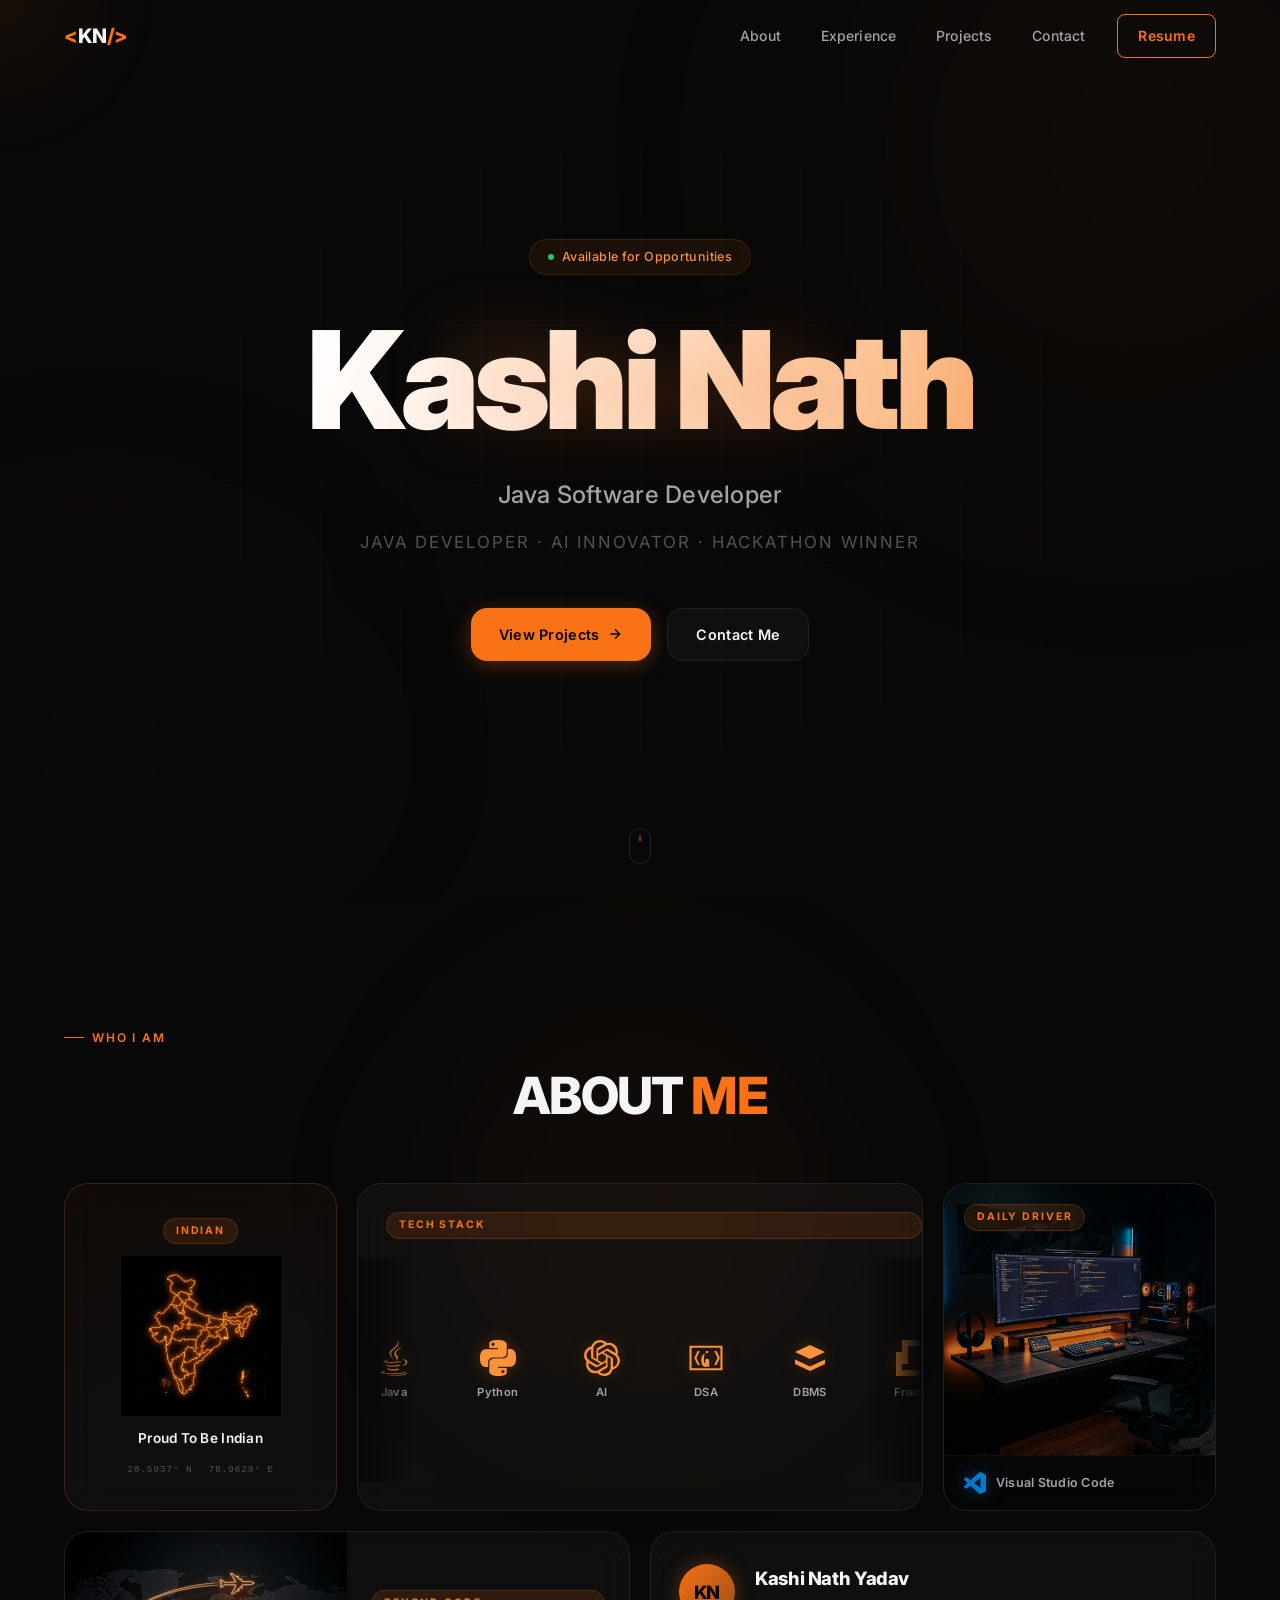
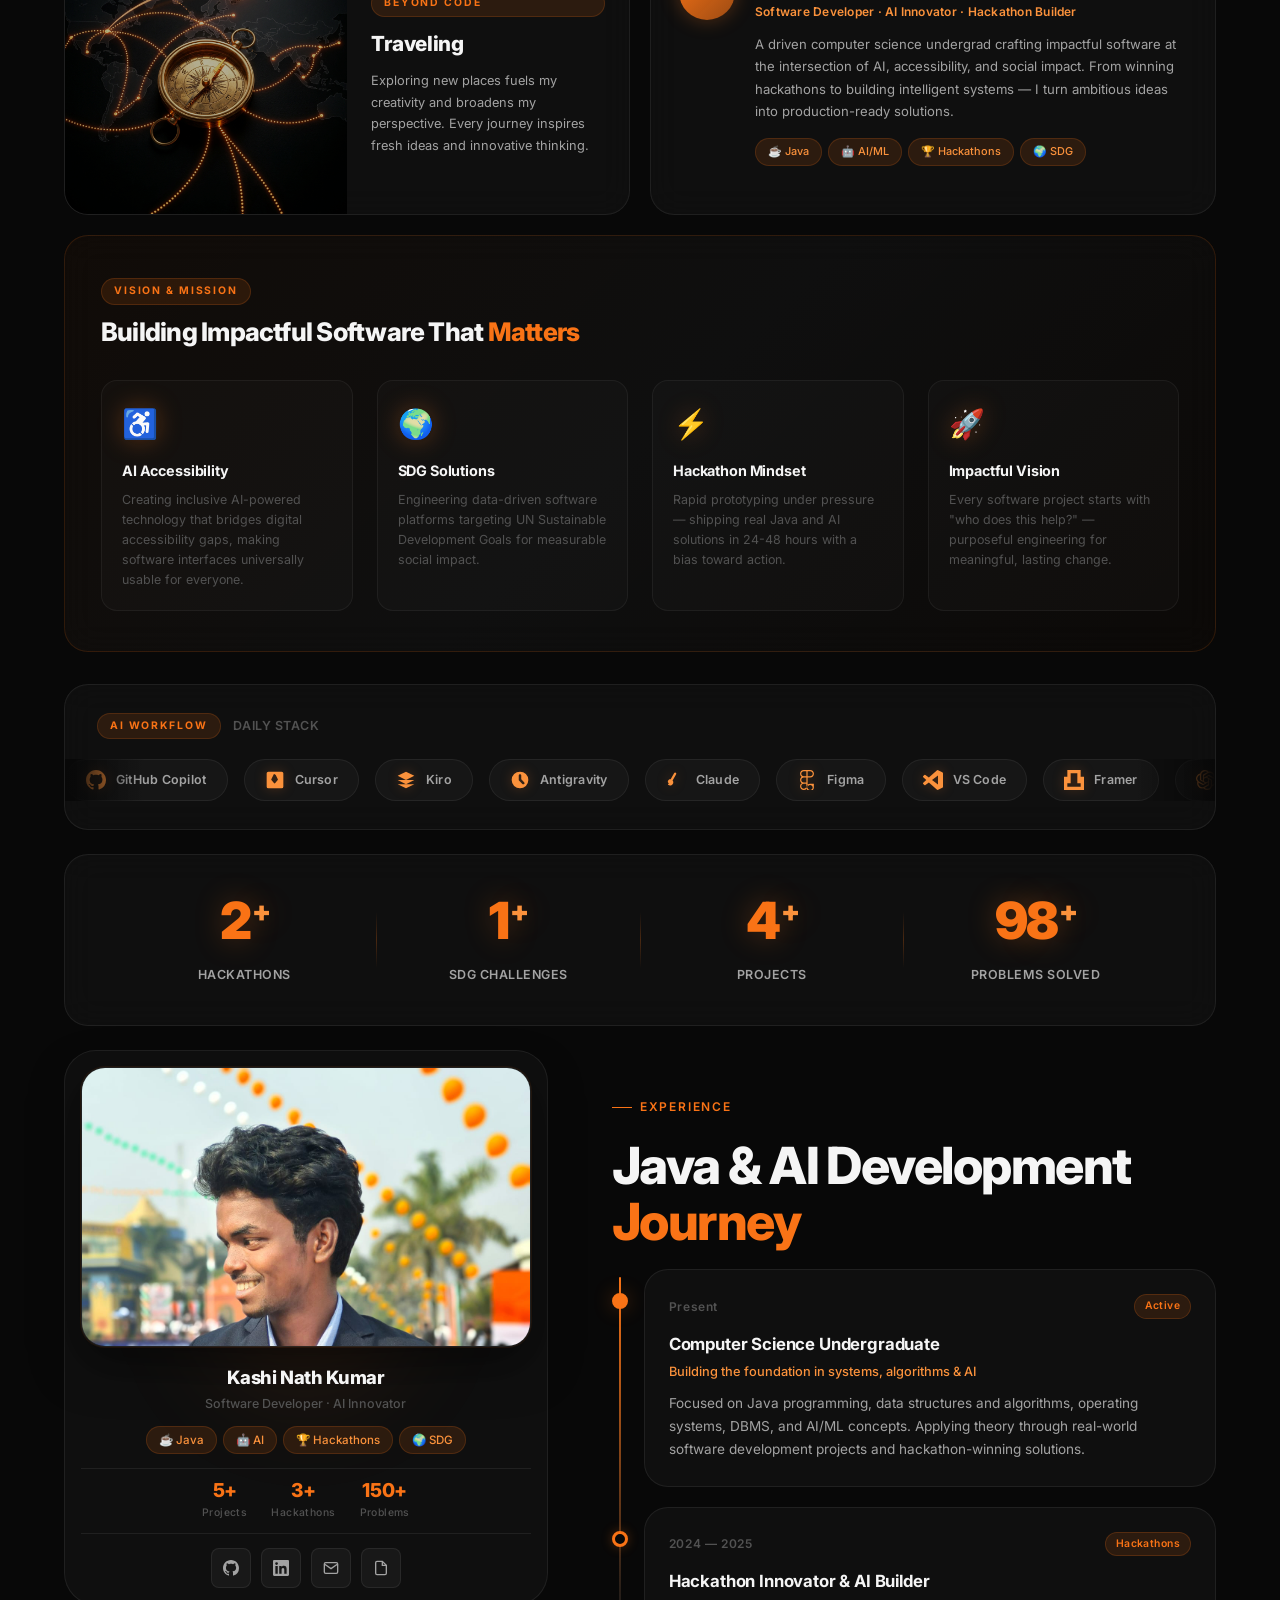
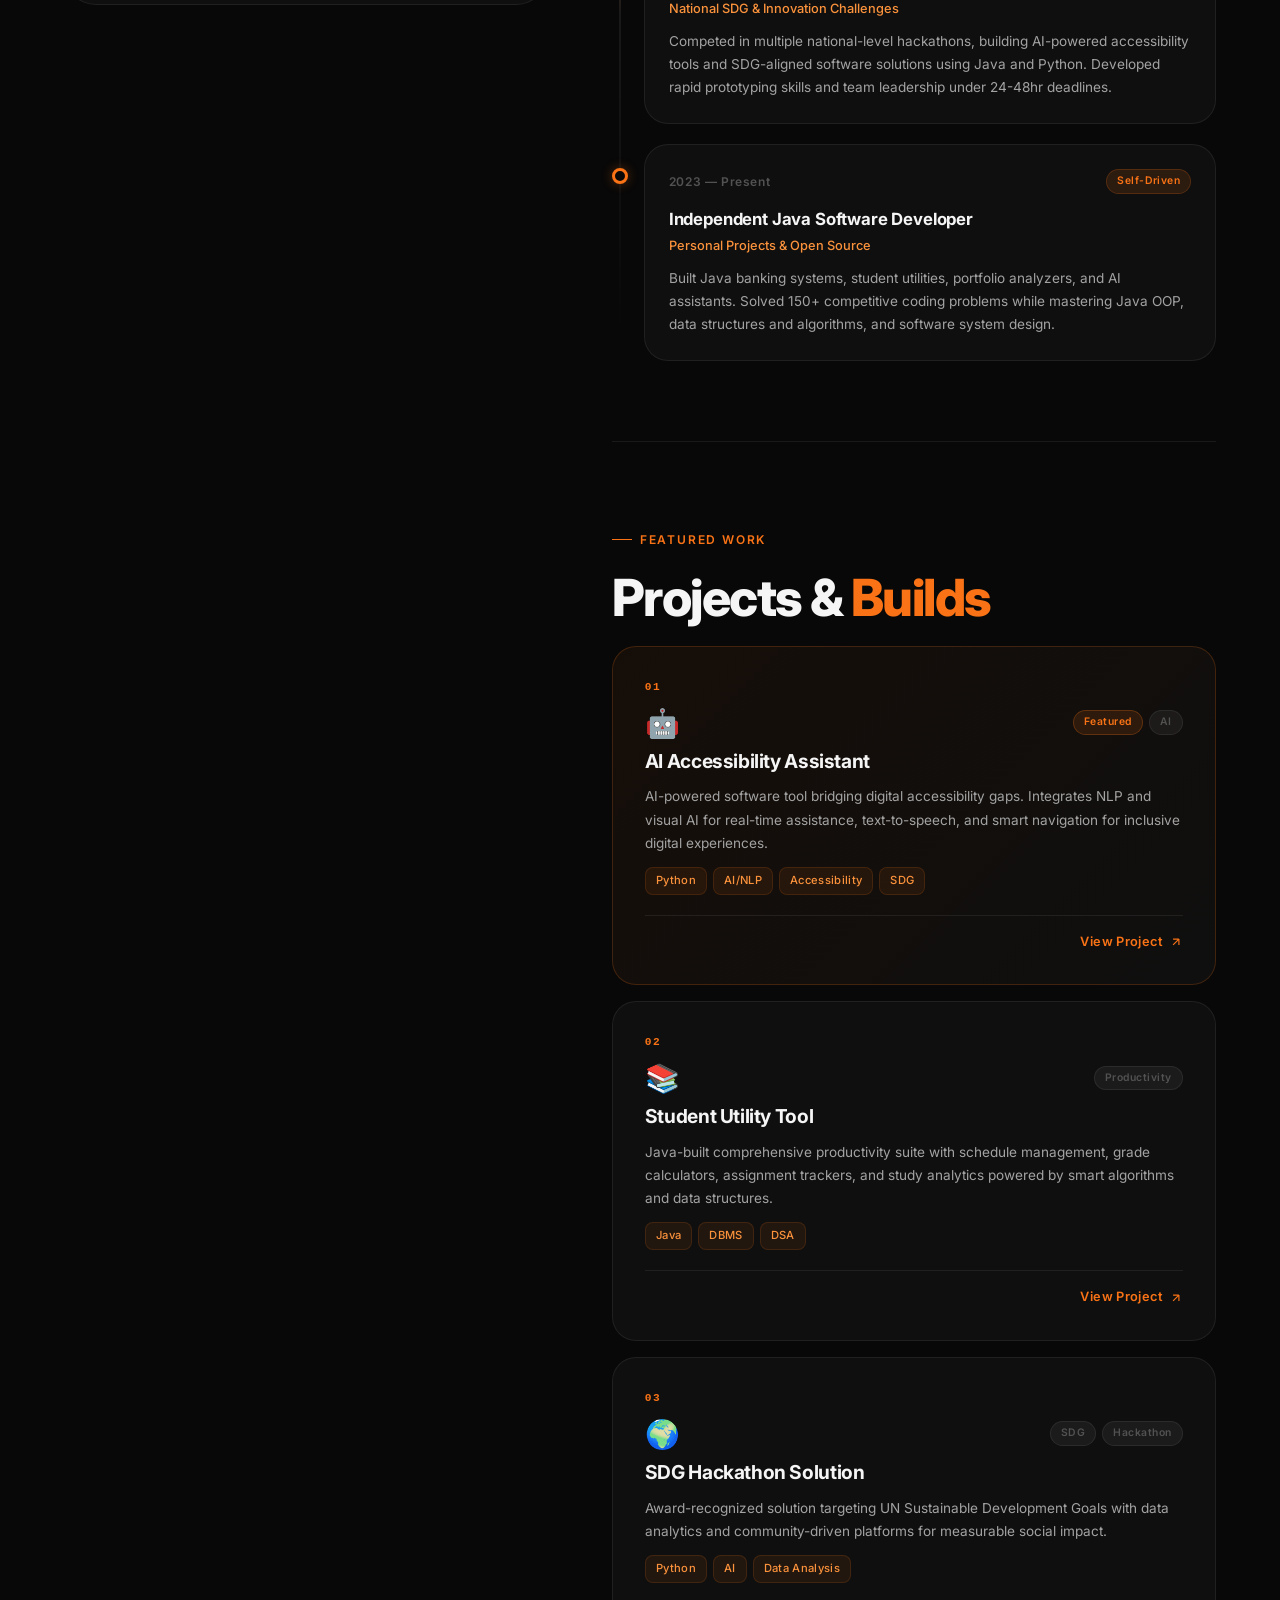
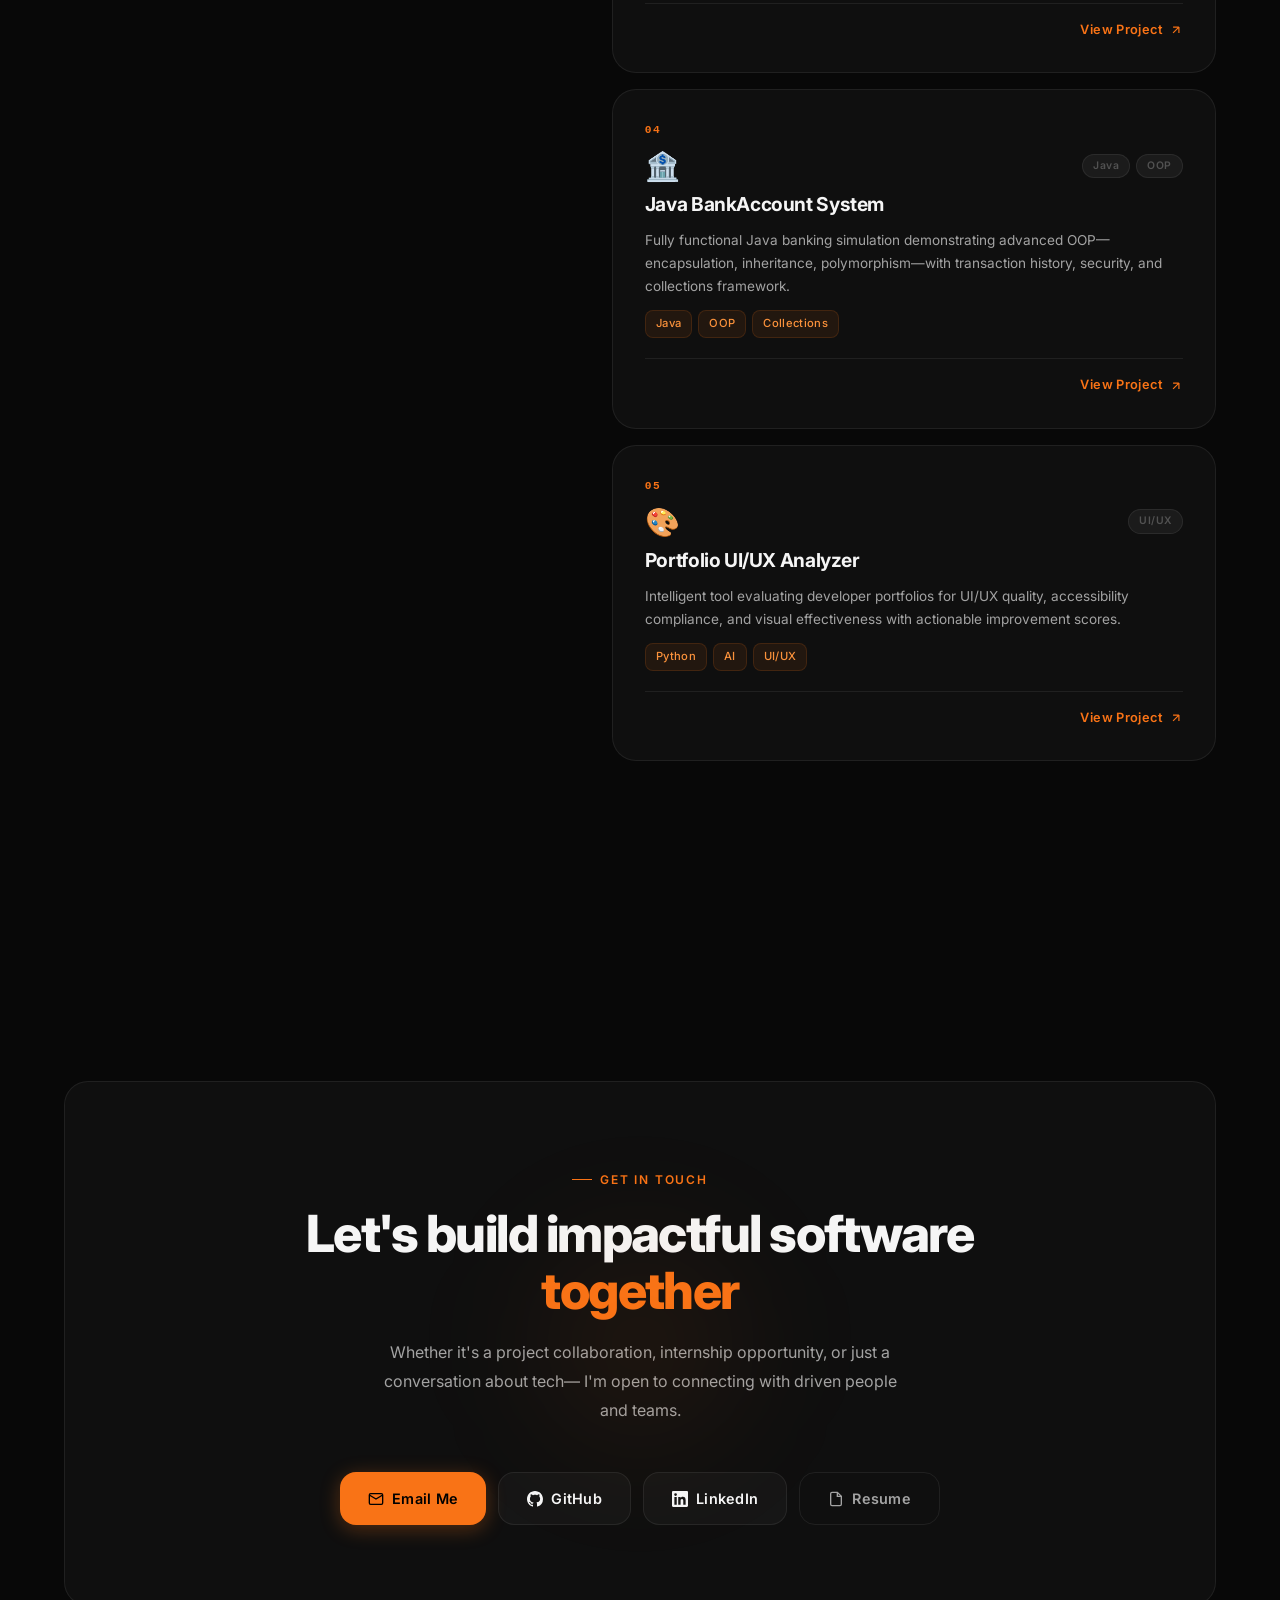
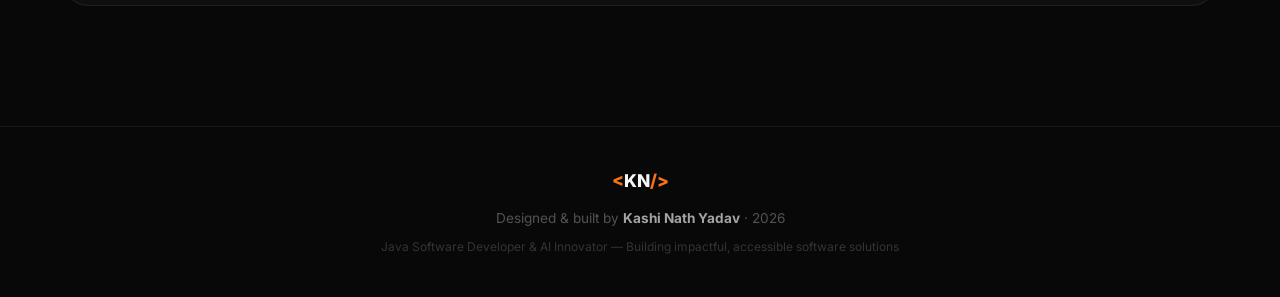
==== commit 43c928e9: "Google Search Console" ====
--- a/index.html
+++ b/index.html
@@ -12,6 +12,7 @@
   <meta name="robots" content="index, follow, max-snippet:-1, max-image-preview:large, max-video-preview:-1" />
   <meta name="theme-color" content="#080808" />
   <meta name="color-scheme" content="dark" />
+  <meta name="google-site-verification" content="wxMZhjK7-EI29DAdAIUgyxC3kXreal9SqRZA3u61YDM" />
   <link rel="canonical" href="https://kashinathyadav.dev/" />
 
   <!-- Open Graph / Facebook -->
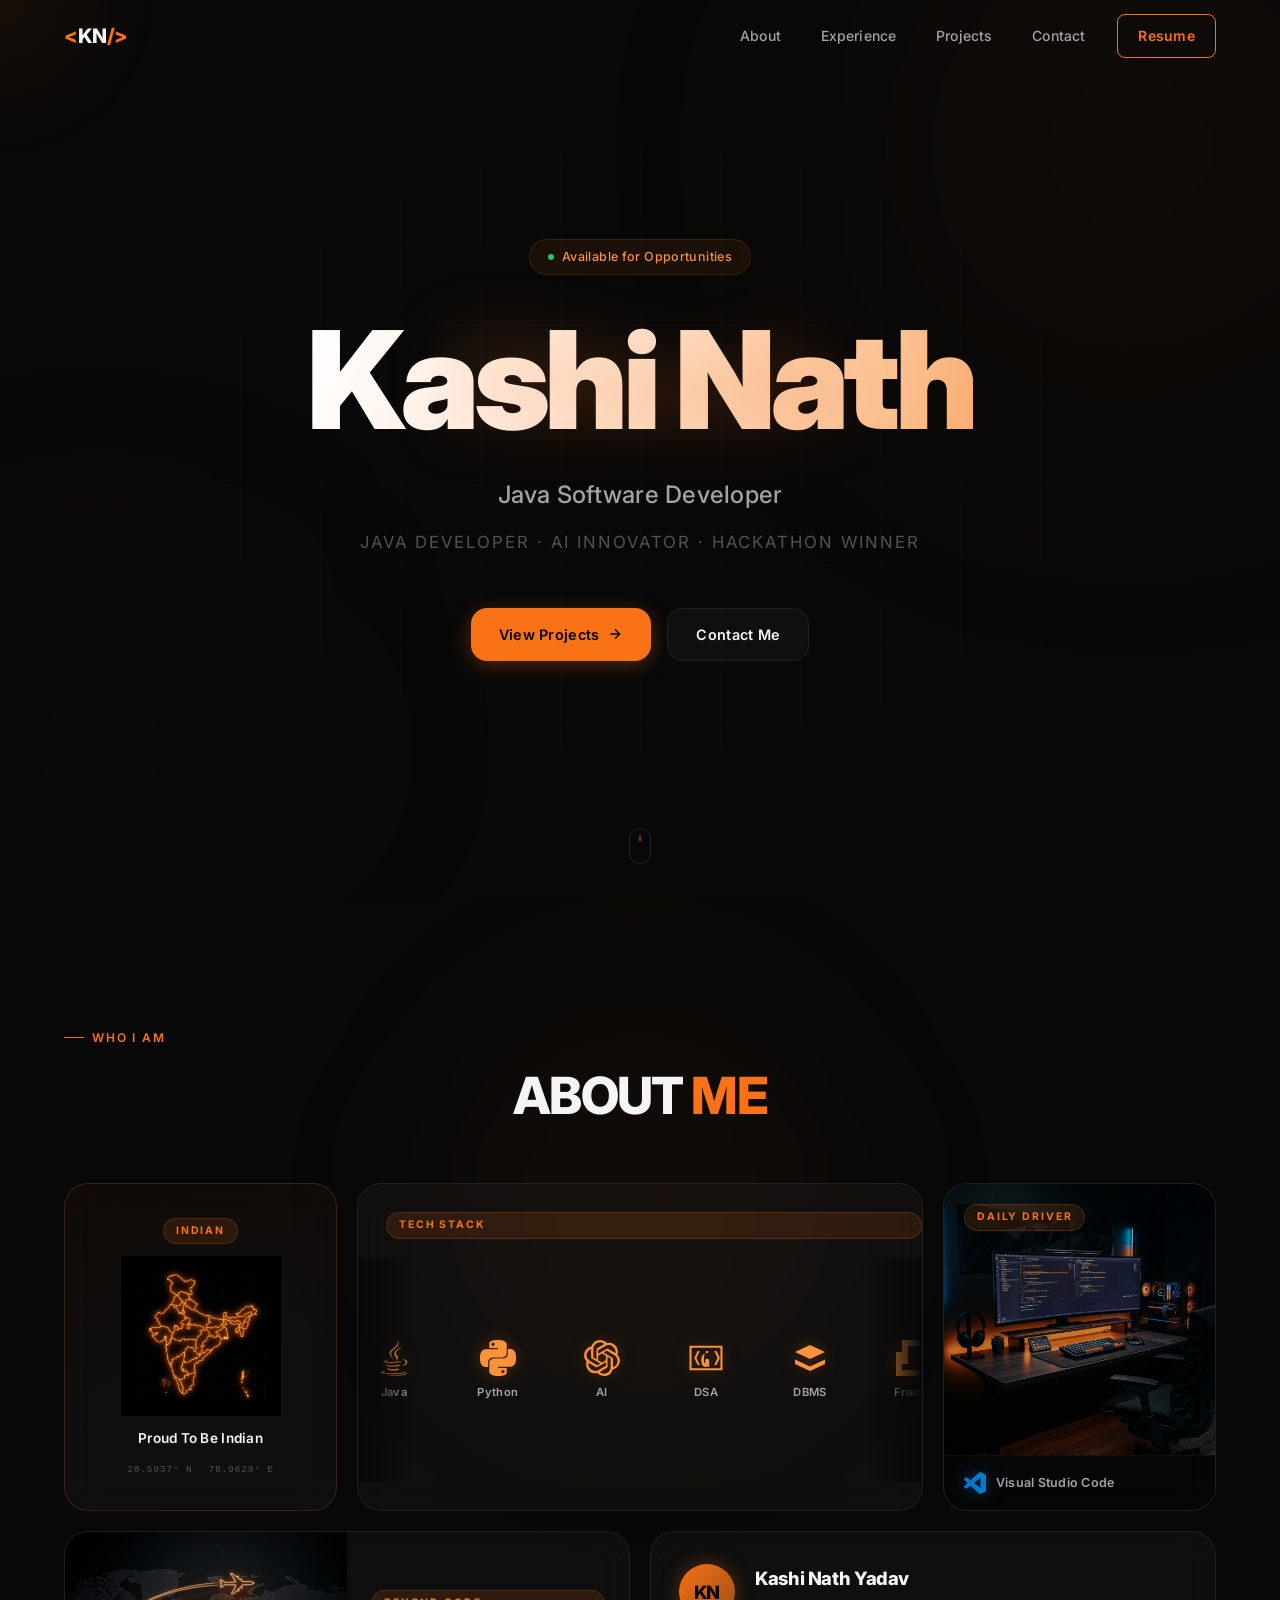
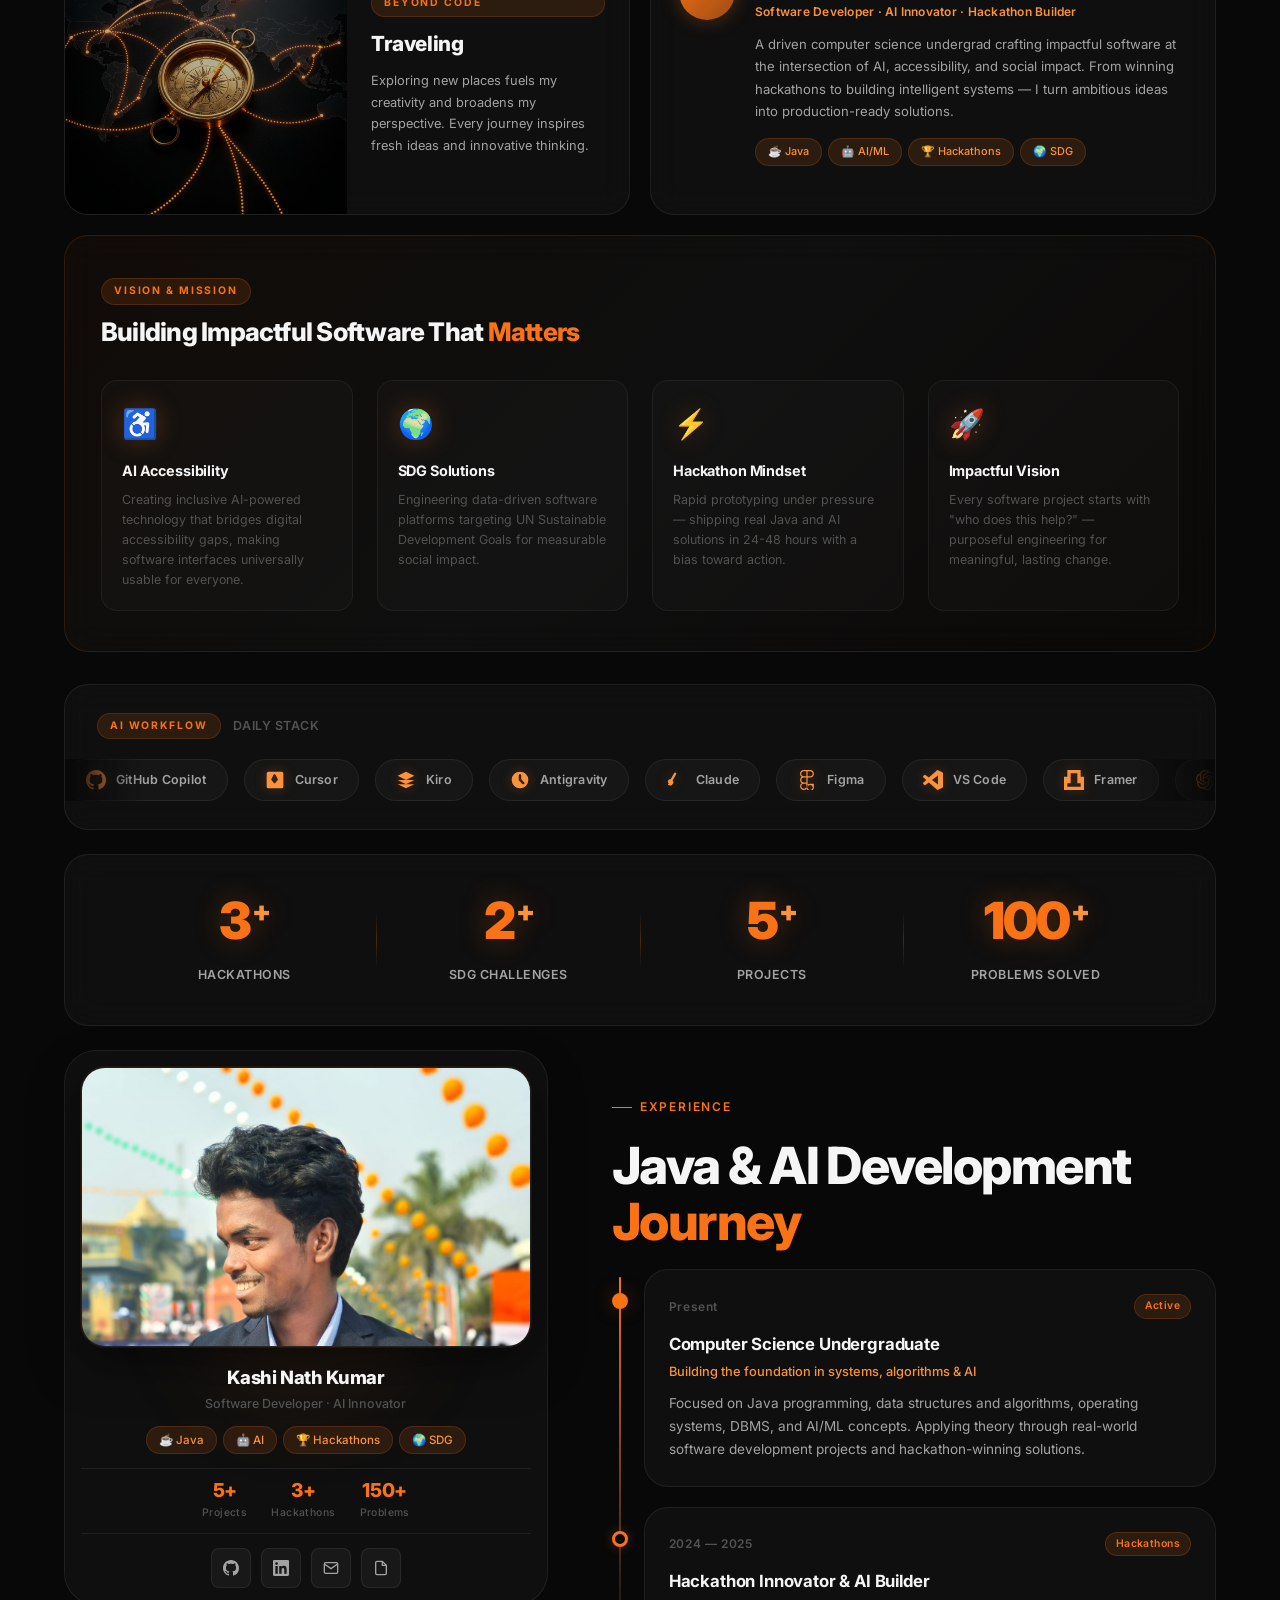
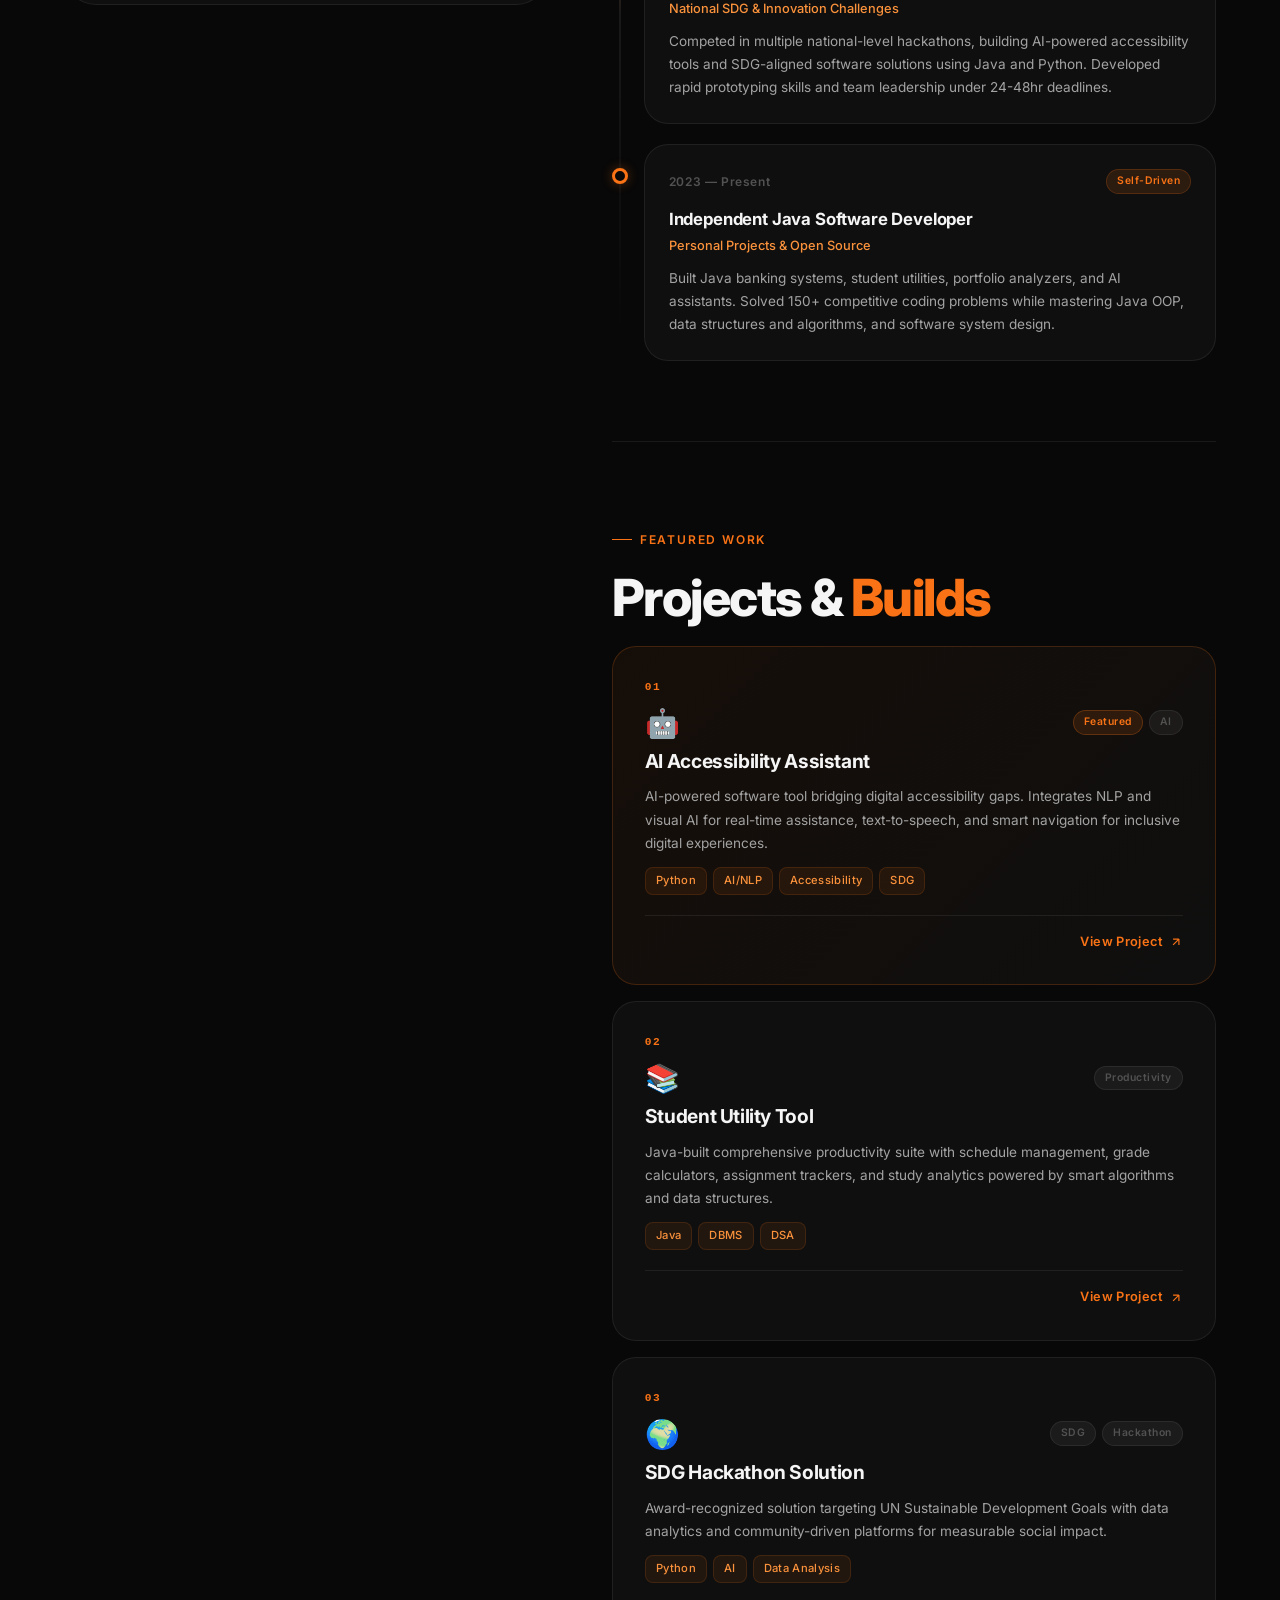
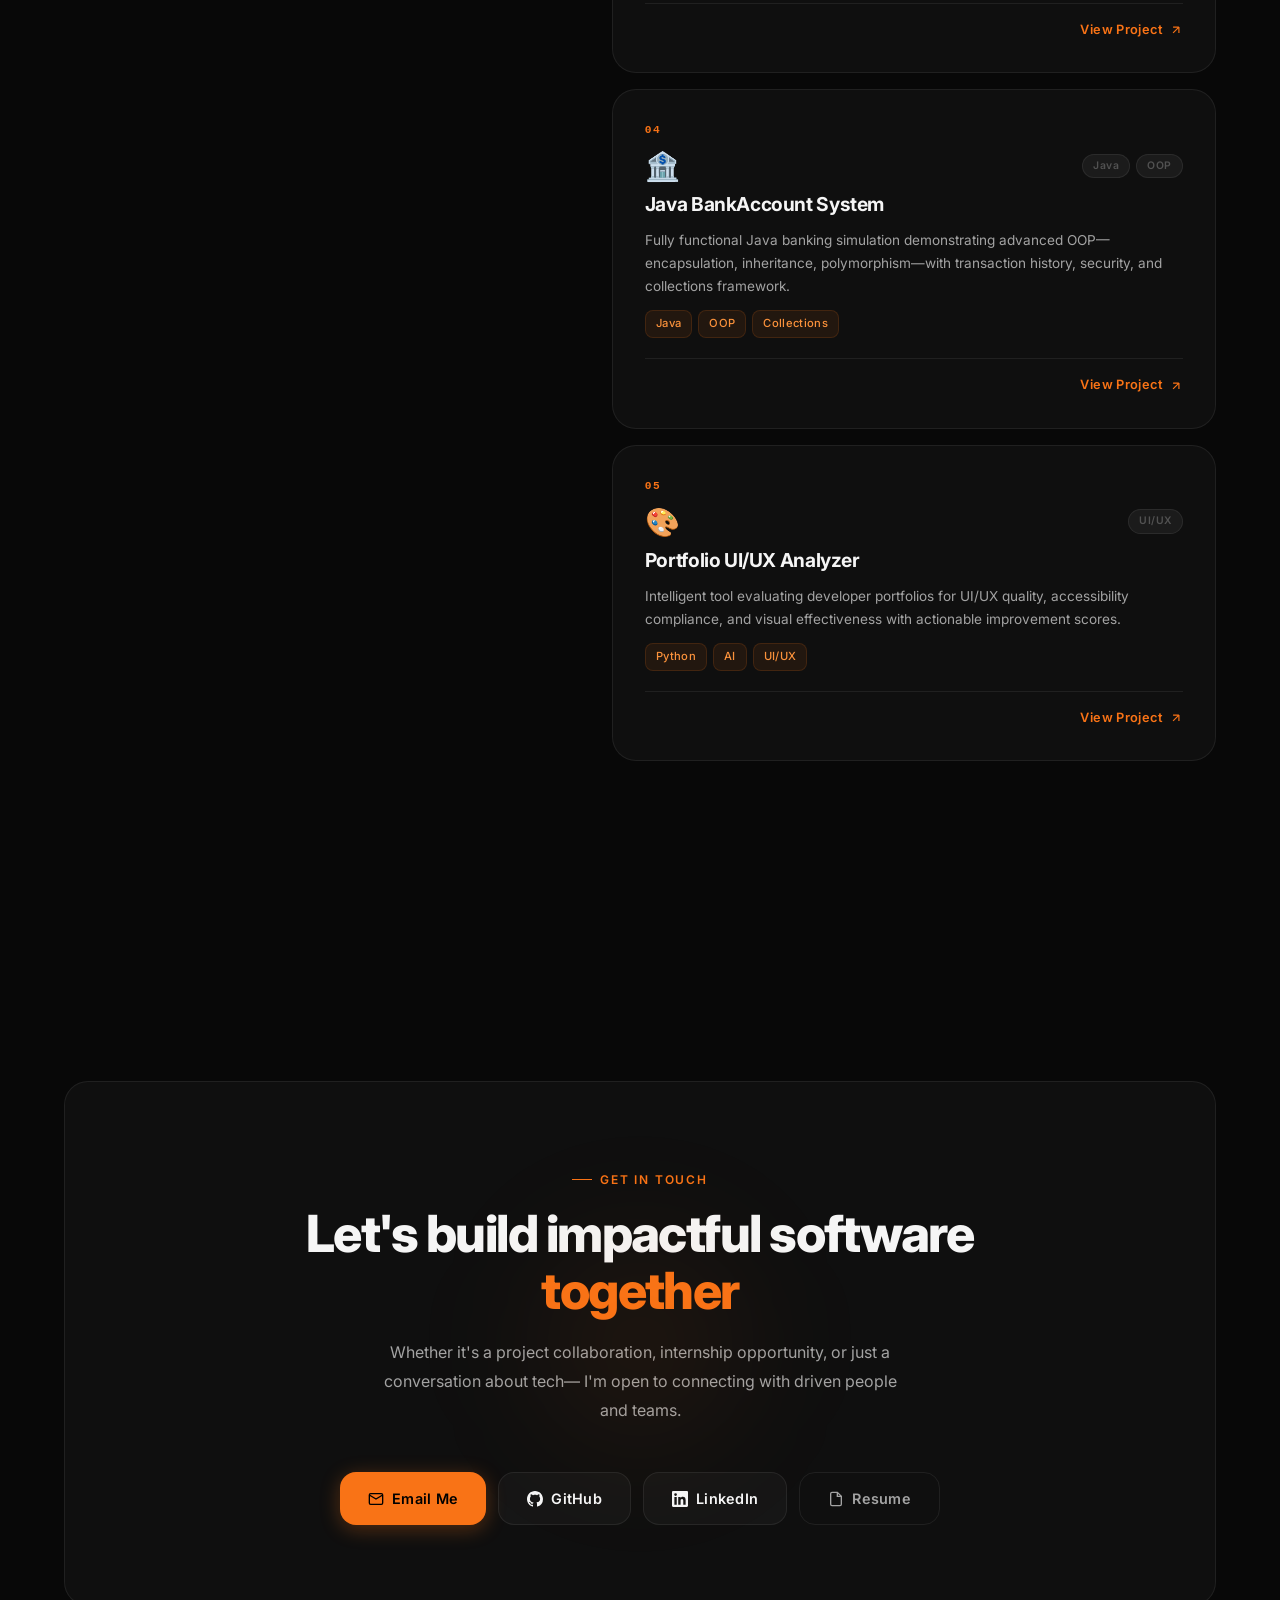
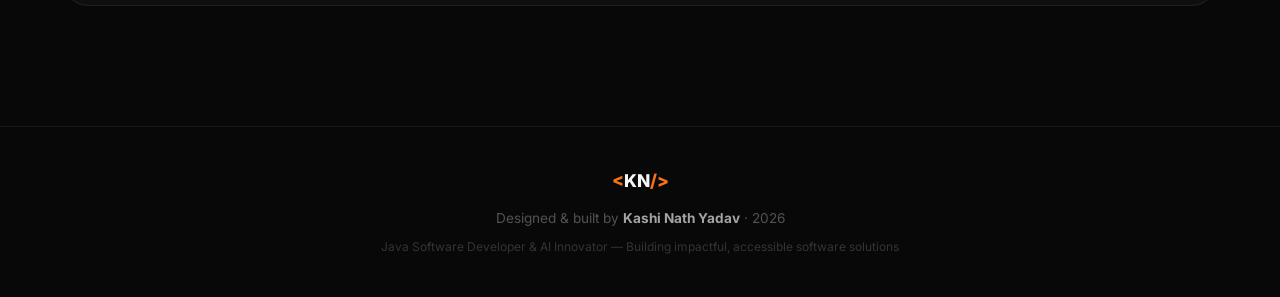
==== commit 9df78349: "more keywords" ====
--- a/index.html
+++ b/index.html
@@ -7,7 +7,8 @@
   <title>Kashi Nath Yadav | Java Developer & AI Innovator | Software Developer Portfolio</title>
   <meta name="description"
     content="Kashi Nath Yadav — Java software developer and AI innovator. Explore projects in Java, Python, AI/ML, data structures & algorithms. Hackathon winner building accessible, impactful software solutions." />
-  <meta name="keywords" content="Kashi Nath Yadav, Java Developer, Software Developer, AI Developer, AI Innovator, Machine Learning, Hackathon Winner, Portfolio, Python Developer, DSA, Data Structures and Algorithms, Accessibility, SDG, Java Projects, Software Engineer" />
+  <meta name="keywords" content="Kashi Nath Yadav, Kashi, KashiNath, Kashi Nath, Kashi nath, kashi nath, kashinath, Kashi Nath Yadav, Kashi, Ritesh, 
+  Java Developer, Software Developer, AI Developer, AI Innovator, Machine Learning, Hackathon Winner, Portfolio, Python Developer, DSA, Data Structures and Algorithms, Accessibility, SDG, Java Projects, Software Engineer" />
   <meta name="author" content="Kashi Nath Yadav" />
   <meta name="robots" content="index, follow, max-snippet:-1, max-image-preview:large, max-video-preview:-1" />
   <meta name="theme-color" content="#080808" />
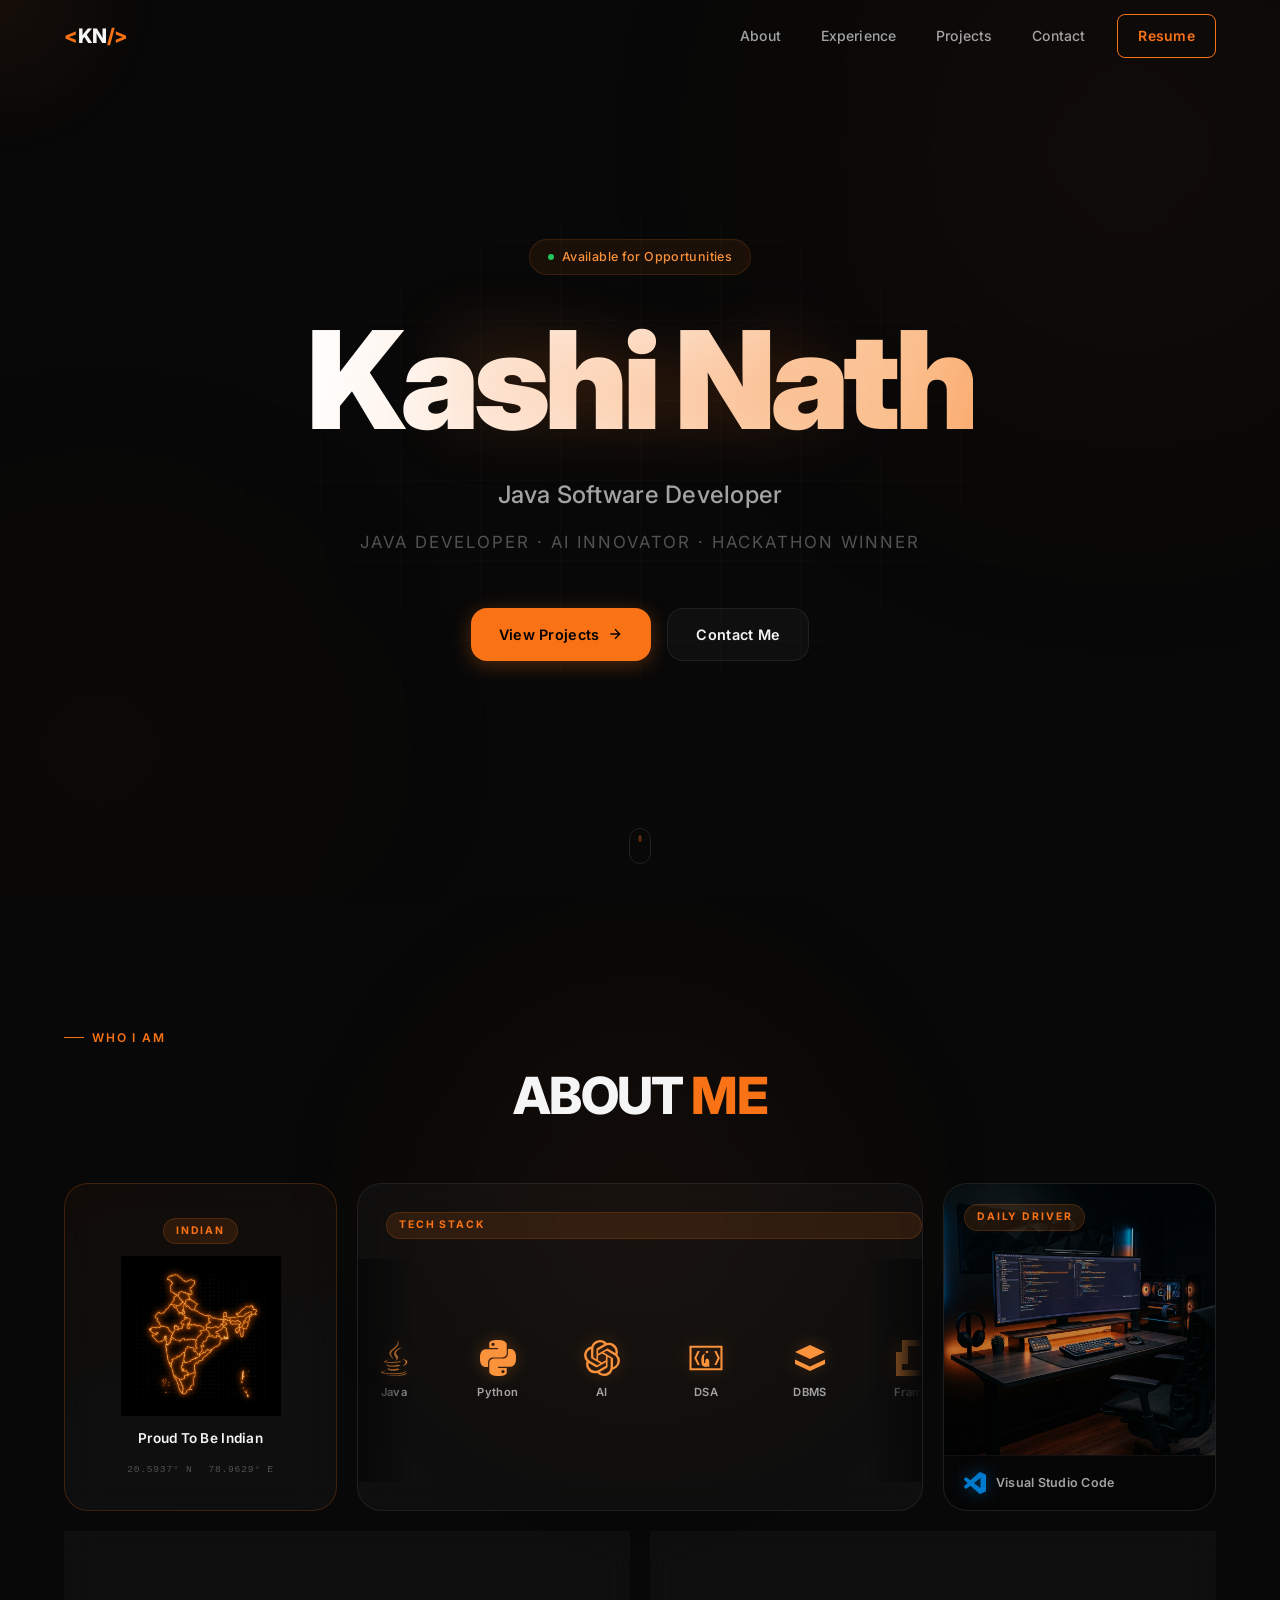
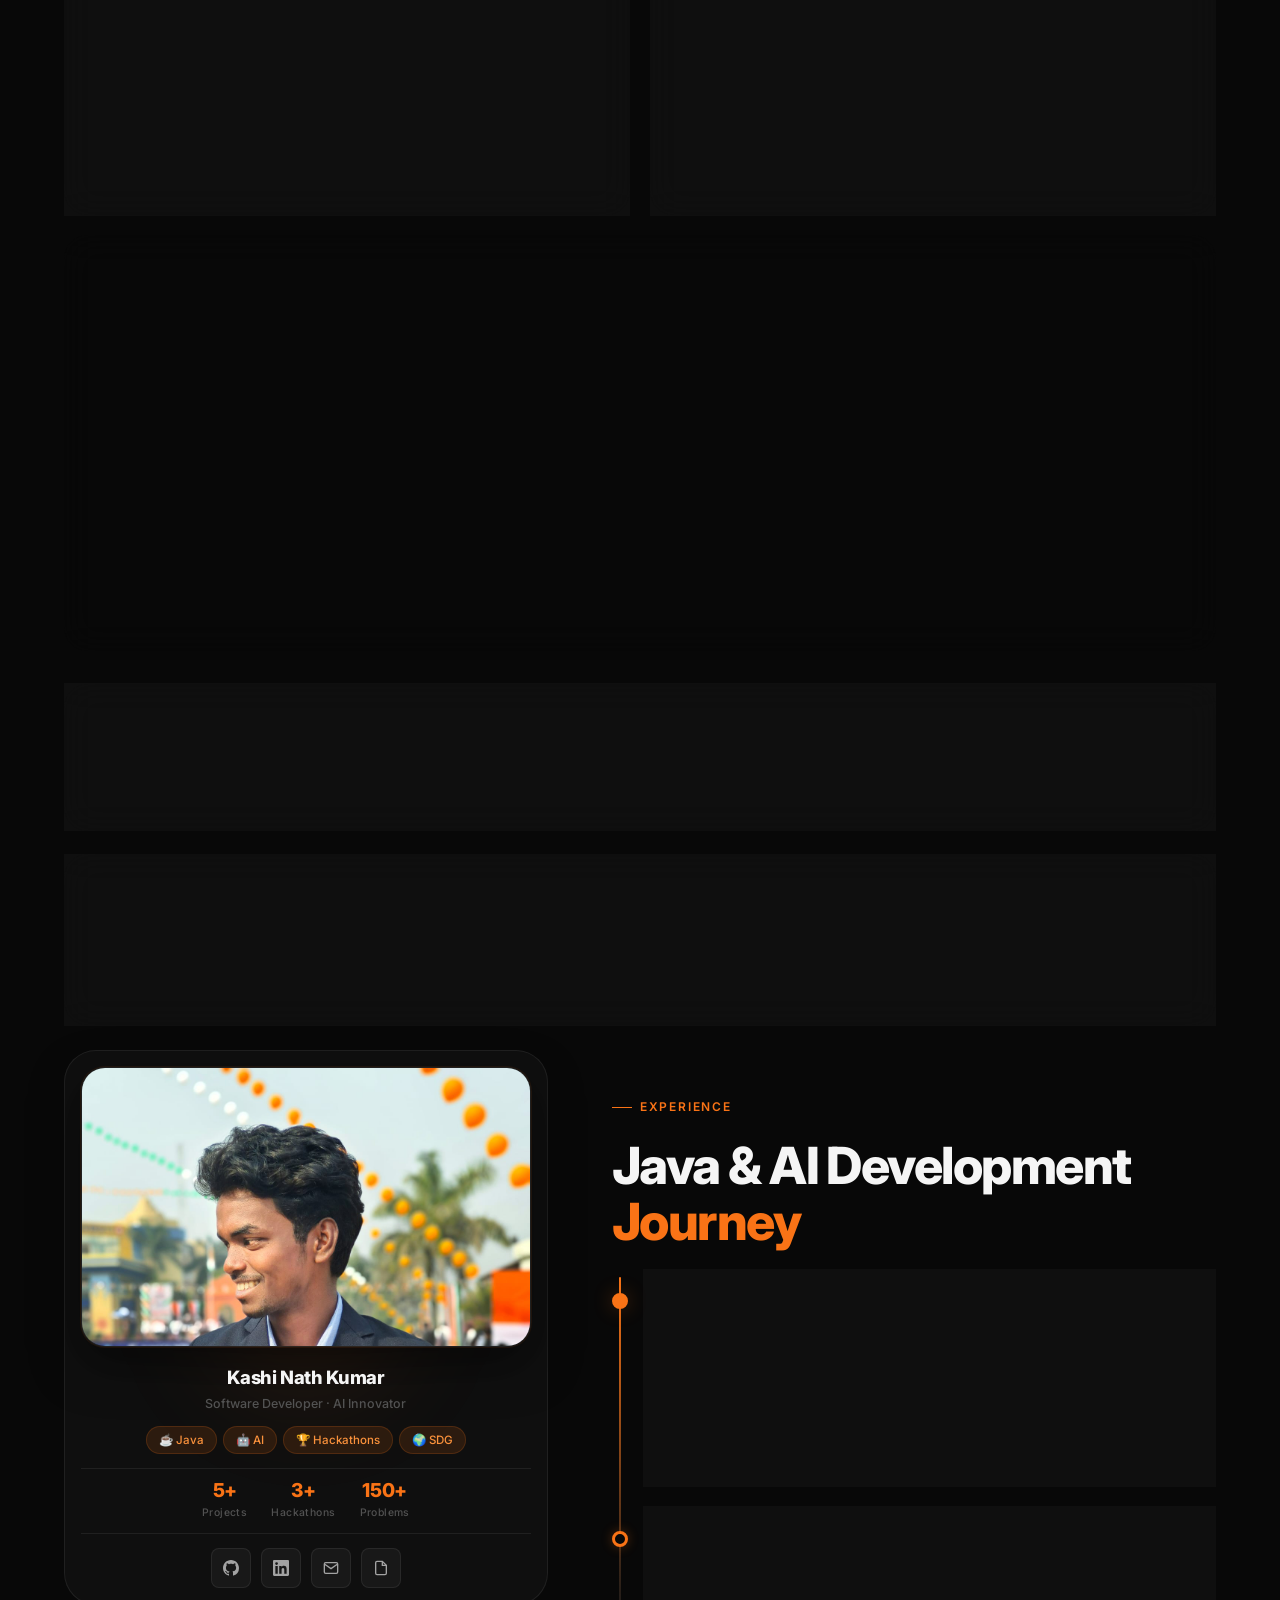
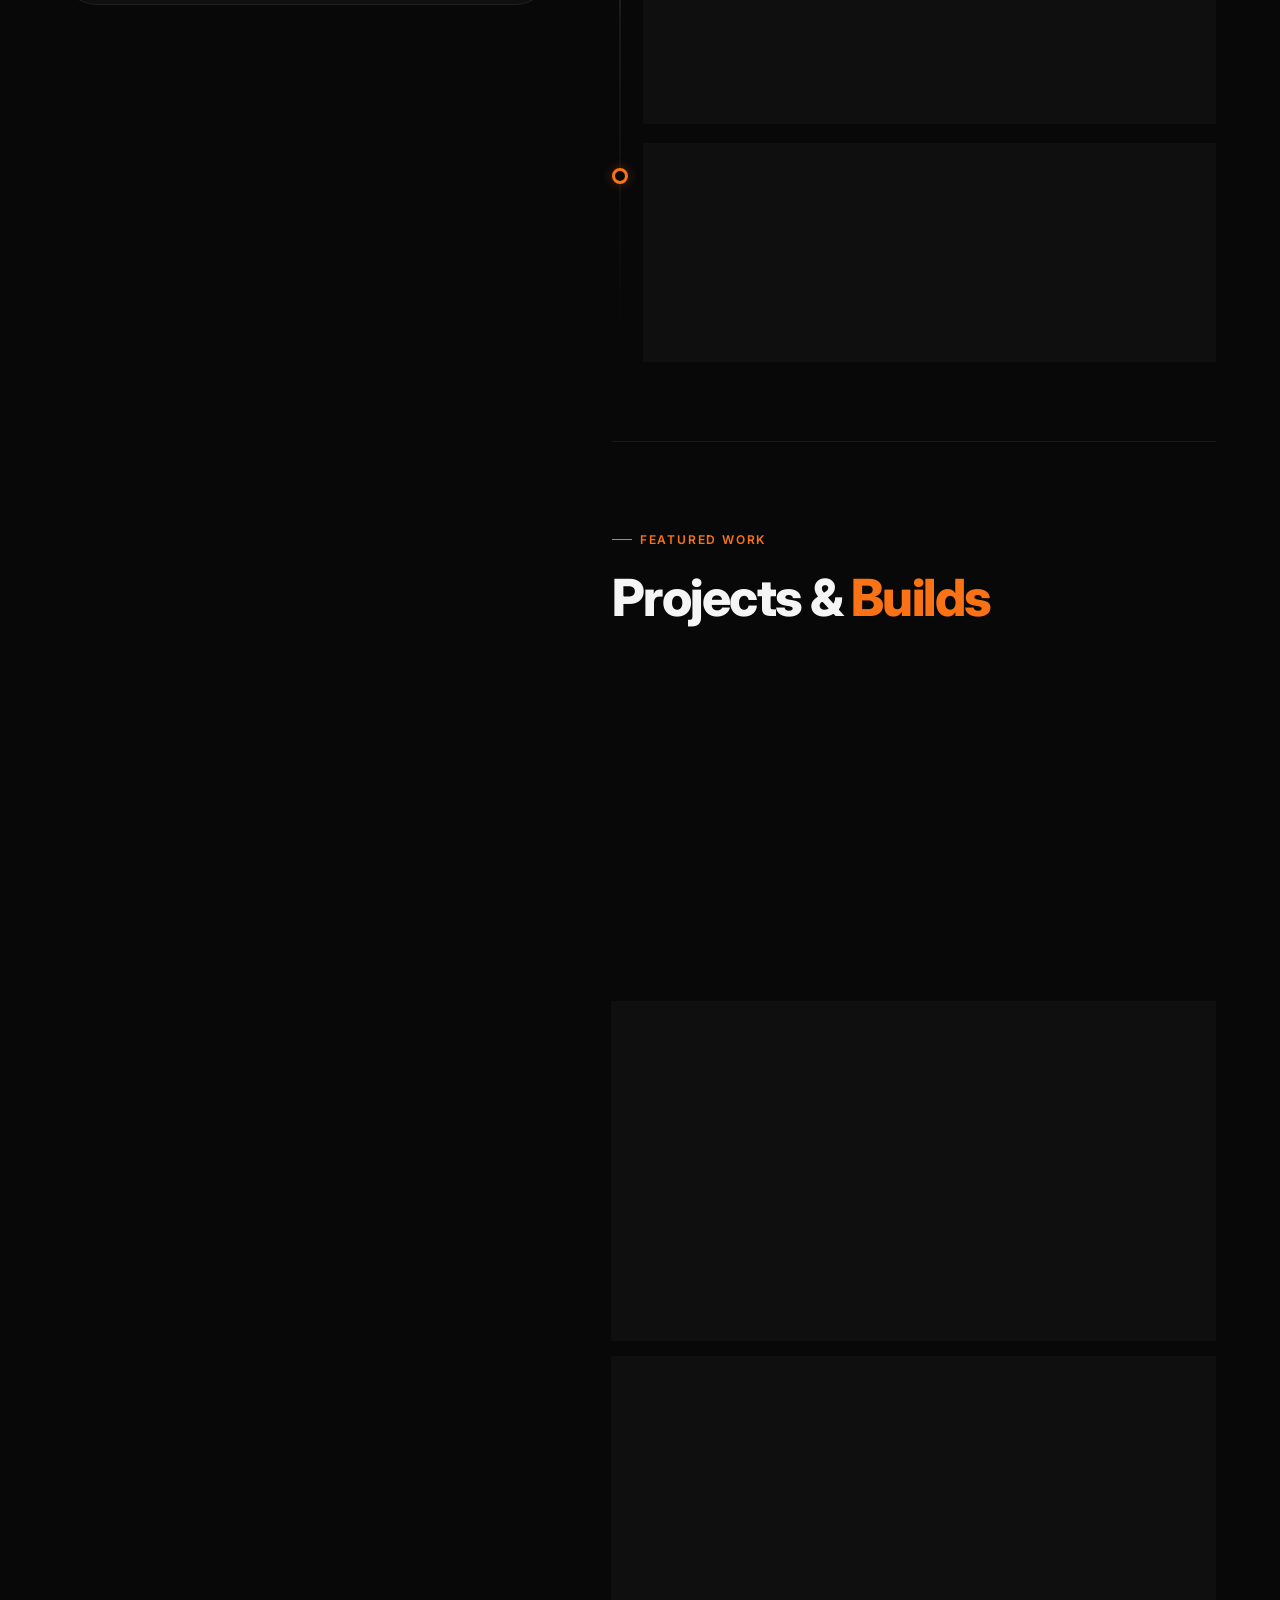
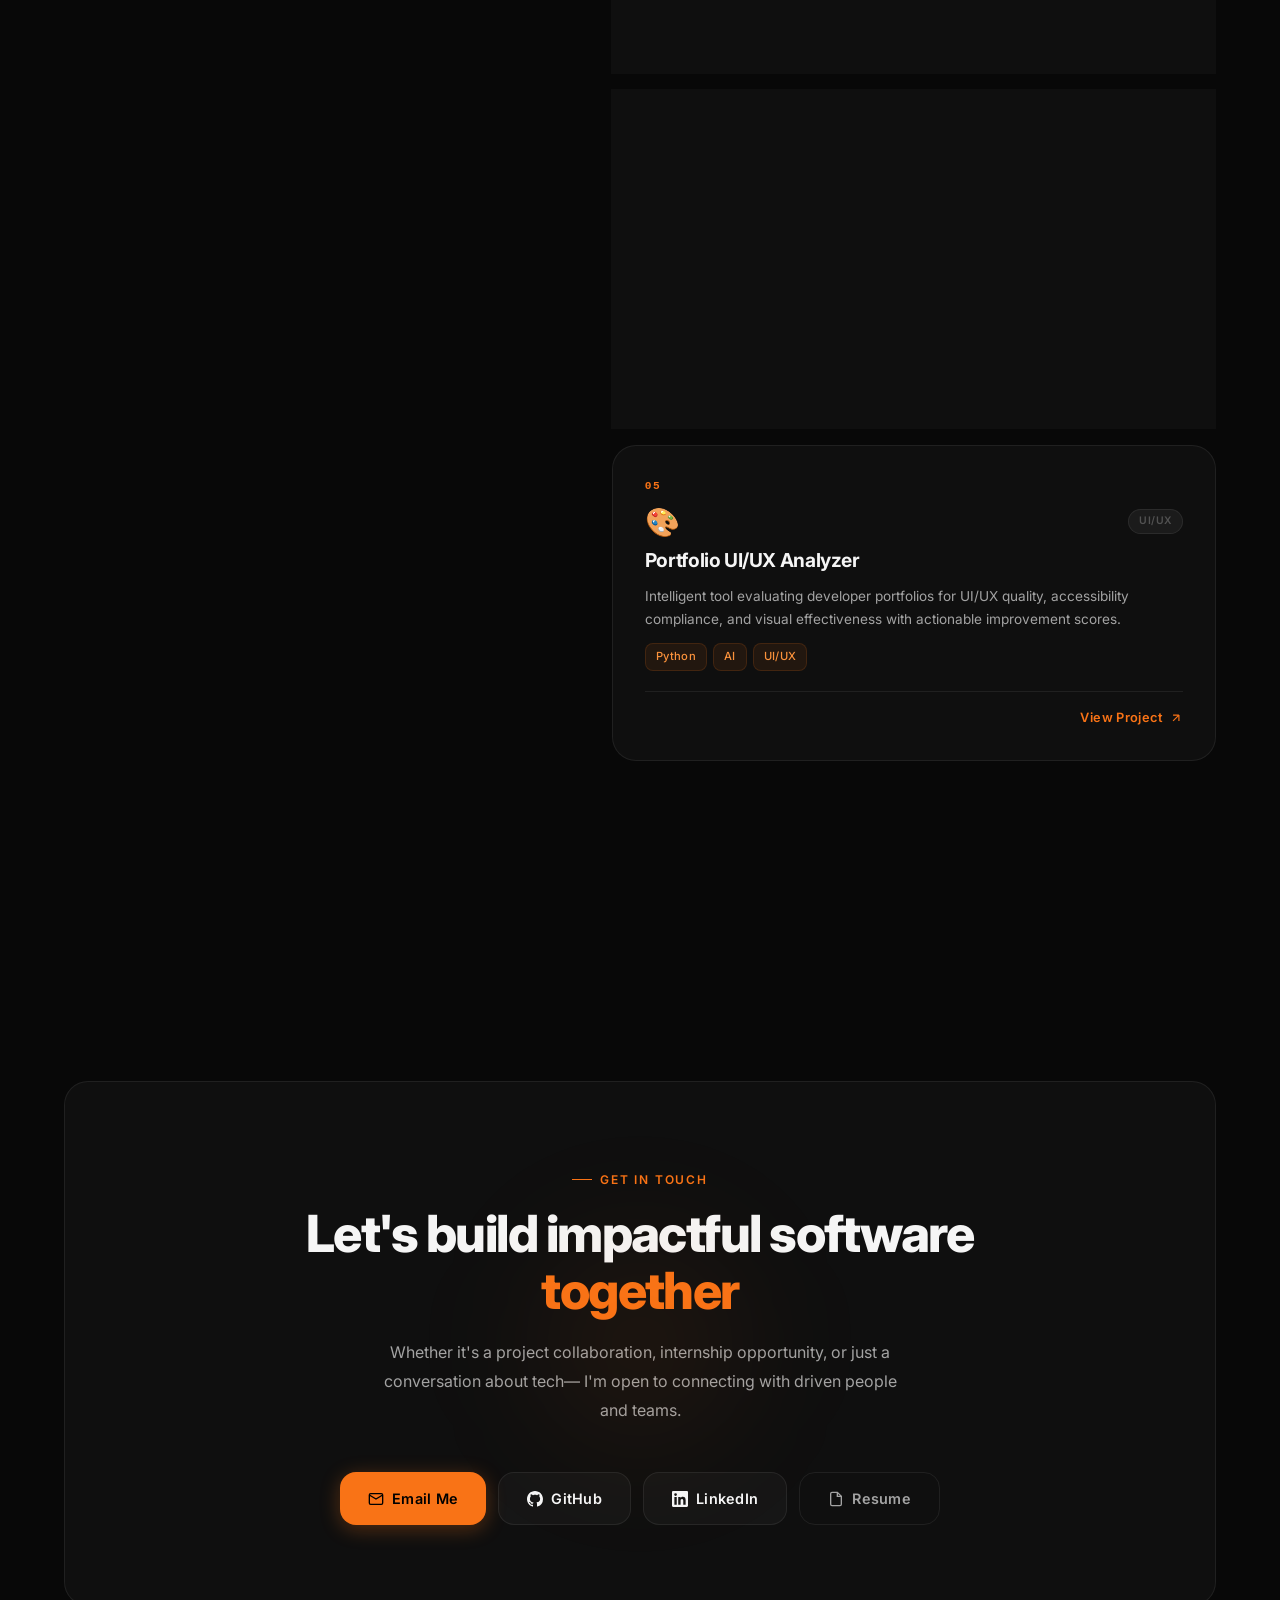
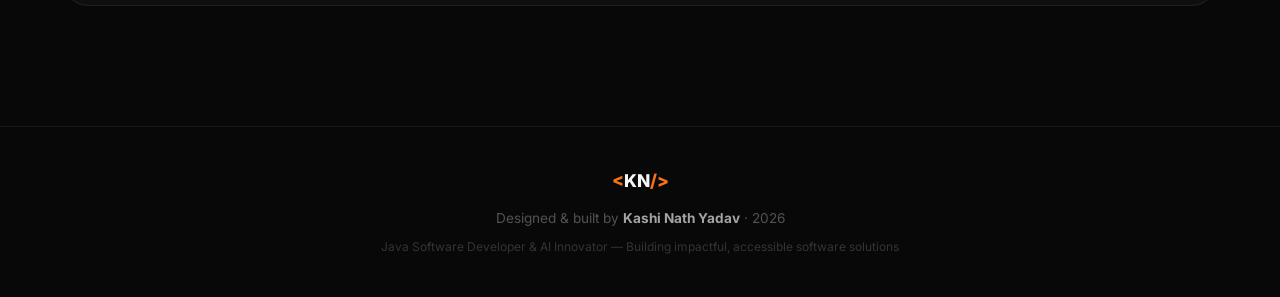
==== commit 8b38fe84: "code" ====
--- a/index.html
+++ b/index.html
@@ -602,22 +602,22 @@
             <div class="project-card glass-card featured reveal-up" id="projectAI">
               <div class="project-number">01</div>
               <div class="project-header">
-                <div class="project-icon-wrap">🤖</div>
+                <div class="project-icon-wrap">📄</div>
                 <div class="project-meta">
                   <span class="project-tag featured-tag">Featured</span>
                   <span class="project-tag">AI</span>
                 </div>
               </div>
-              <h3 class="project-title">AI Accessibility Assistant</h3>
-              <p class="project-desc">AI-powered software tool bridging digital accessibility gaps. Integrates NLP and visual AI for real-time assistance, text-to-speech, and smart navigation for inclusive digital experiences.</p>
+              <h3 class="project-title">AI Smart Resume Builder</h3>
+              <p class="project-desc">AI-powered smart resume builder that helps users create professional, ATS-friendly resumes effortlessly. Leverages AI to generate tailored content, optimize formatting, and deliver polished resumes in minutes.</p>
               <div class="project-tags">
-                <span class="tech-tag">Python</span>
-                <span class="tech-tag">AI/NLP</span>
-                <span class="tech-tag">Accessibility</span>
-                <span class="tech-tag">SDG</span>
+                <span class="tech-tag">AI</span>
+                <span class="tech-tag">React</span>
+                <span class="tech-tag">Next.js</span>
+                <span class="tech-tag">Resume</span>
               </div>
               <div class="project-footer">
-                <a href="#" class="project-link">View Project <svg viewBox="0 0 24 24" fill="none" stroke="currentColor" stroke-width="2"><path d="M7 17L17 7M17 7H7M17 7v10"/></svg></a>
+                <a href="https://resume-stdio.vercel.app/" target="_blank" rel="noopener noreferrer" class="project-link">View Project <svg viewBox="0 0 24 24" fill="none" stroke="currentColor" stroke-width="2"><path d="M7 17L17 7M17 7H7M17 7v10"/></svg></a>
               </div>
             </div>
 
@@ -660,24 +660,24 @@
               </div>
             </div>
 
-            <div class="project-card glass-card reveal-up" id="projectBank">
+            <div class="project-card glass-card reveal-up" id="projectSchool">
               <div class="project-number">04</div>
               <div class="project-header">
-                <div class="project-icon-wrap">🏦</div>
+                <div class="project-icon-wrap">🏫</div>
                 <div class="project-meta">
                   <span class="project-tag">Java</span>
                   <span class="project-tag">OOP</span>
                 </div>
               </div>
-              <h3 class="project-title">Java BankAccount System</h3>
-              <p class="project-desc">Fully functional Java banking simulation demonstrating advanced OOP—encapsulation, inheritance, polymorphism—with transaction history, security, and collections framework.</p>
+              <h3 class="project-title">Java School Management System</h3>
+              <p class="project-desc">Comprehensive Java-based school management system featuring student enrollment, attendance tracking, grade management, and administrative tools — built with clean OOP architecture and robust data handling.</p>
               <div class="project-tags">
                 <span class="tech-tag">Java</span>
                 <span class="tech-tag">OOP</span>
-                <span class="tech-tag">Collections</span>
+                <span class="tech-tag">DBMS</span>
               </div>
               <div class="project-footer">
-                <a href="#" class="project-link">View Project <svg viewBox="0 0 24 24" fill="none" stroke="currentColor" stroke-width="2"><path d="M7 17L17 7M17 7H7M17 7v10"/></svg></a>
+                <a href="https://github.com/kashiyadav30911/project-java-10658.git" target="_blank" rel="noopener noreferrer" class="project-link">View Project <svg viewBox="0 0 24 24" fill="none" stroke="currentColor" stroke-width="2"><path d="M7 17L17 7M17 7H7M17 7v10"/></svg></a>
               </div>
             </div>
 
@@ -695,7 +695,7 @@
                 <span class="tech-tag">UI/UX</span>
               </div>
               <div class="project-footer">
-                <a href="#" class="project-link">View Project <svg viewBox="0 0 24 24" fill="none" stroke="currentColor" stroke-width="2"><path d="M7 17L17 7M17 7H7M17 7v10"/></svg></a>
+                <a href="https://kashitech.online" target="_blank" rel="noopener noreferrer" class="project-link">View Project <svg viewBox="0 0 24 24" fill="none" stroke="currentColor" stroke-width="2"><path d="M7 17L17 7M17 7H7M17 7v10"/></svg></a>
               </div>
             </div>
           </div>
